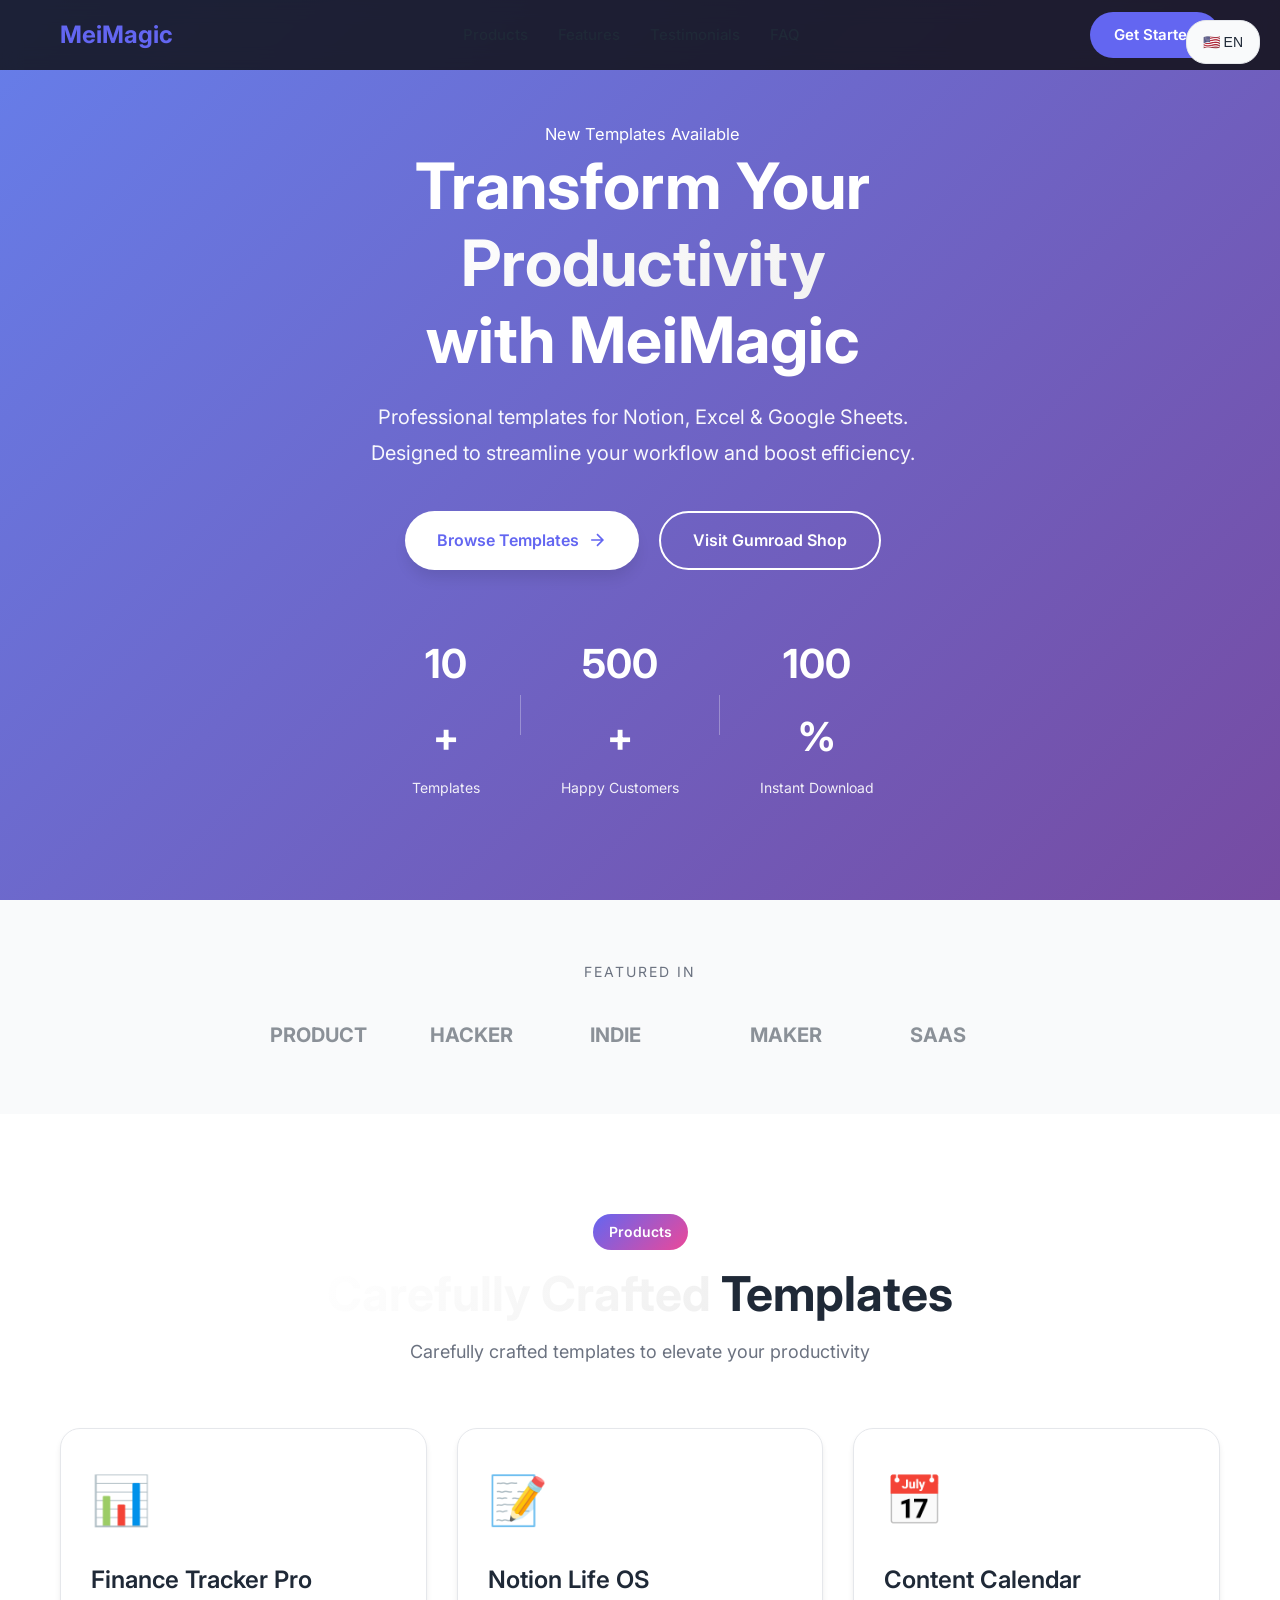
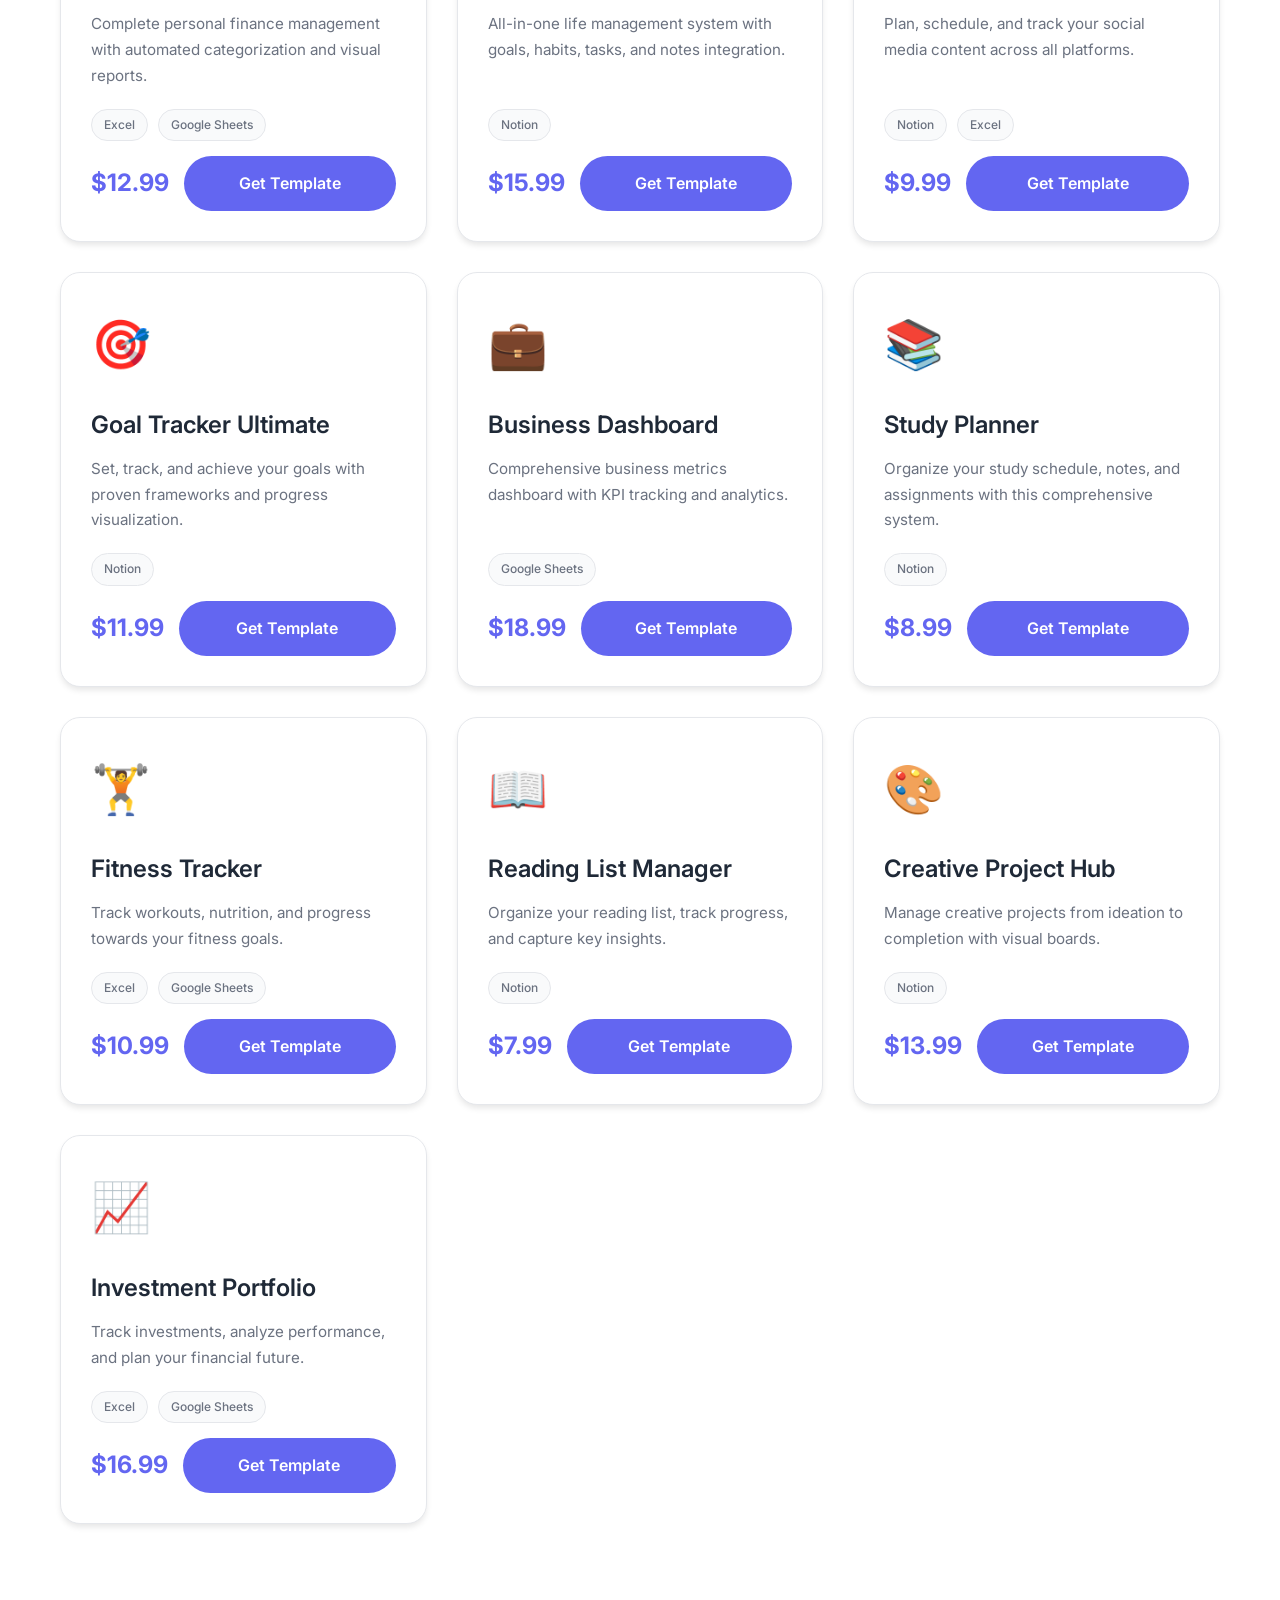
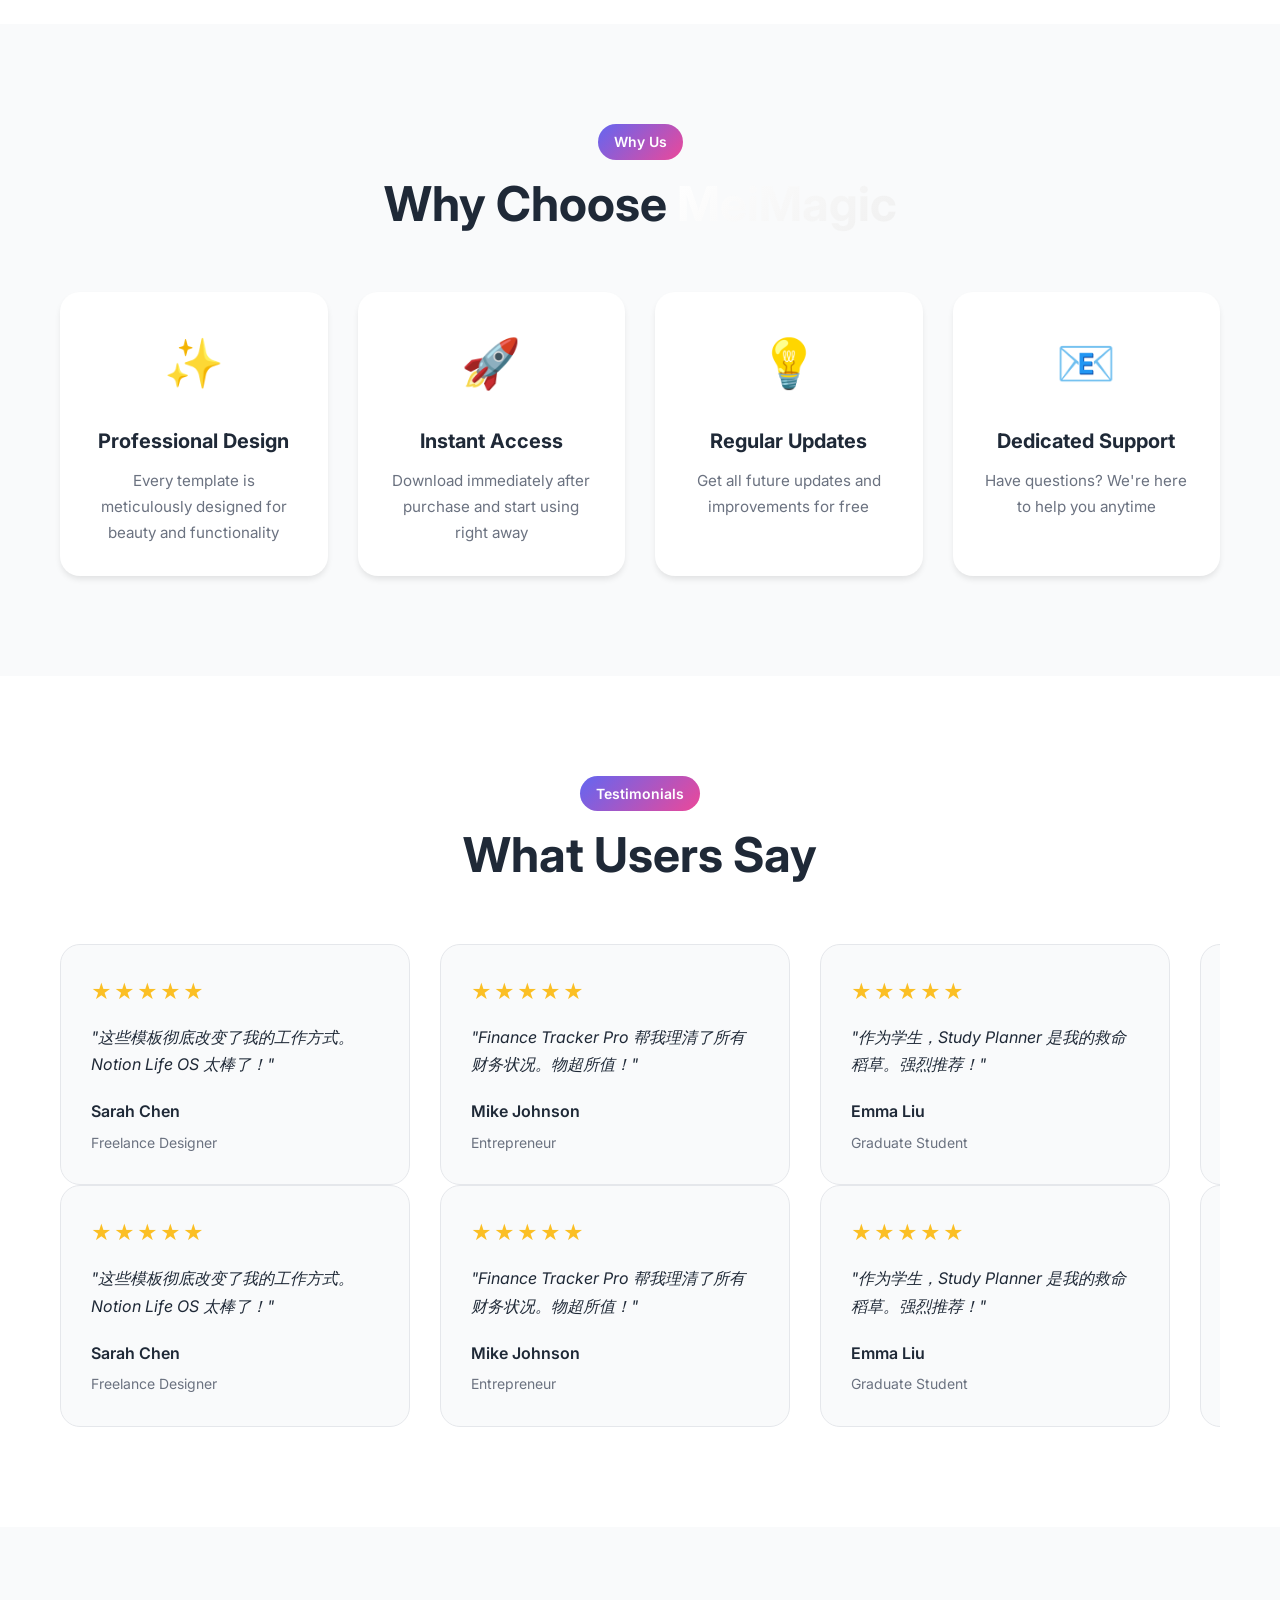
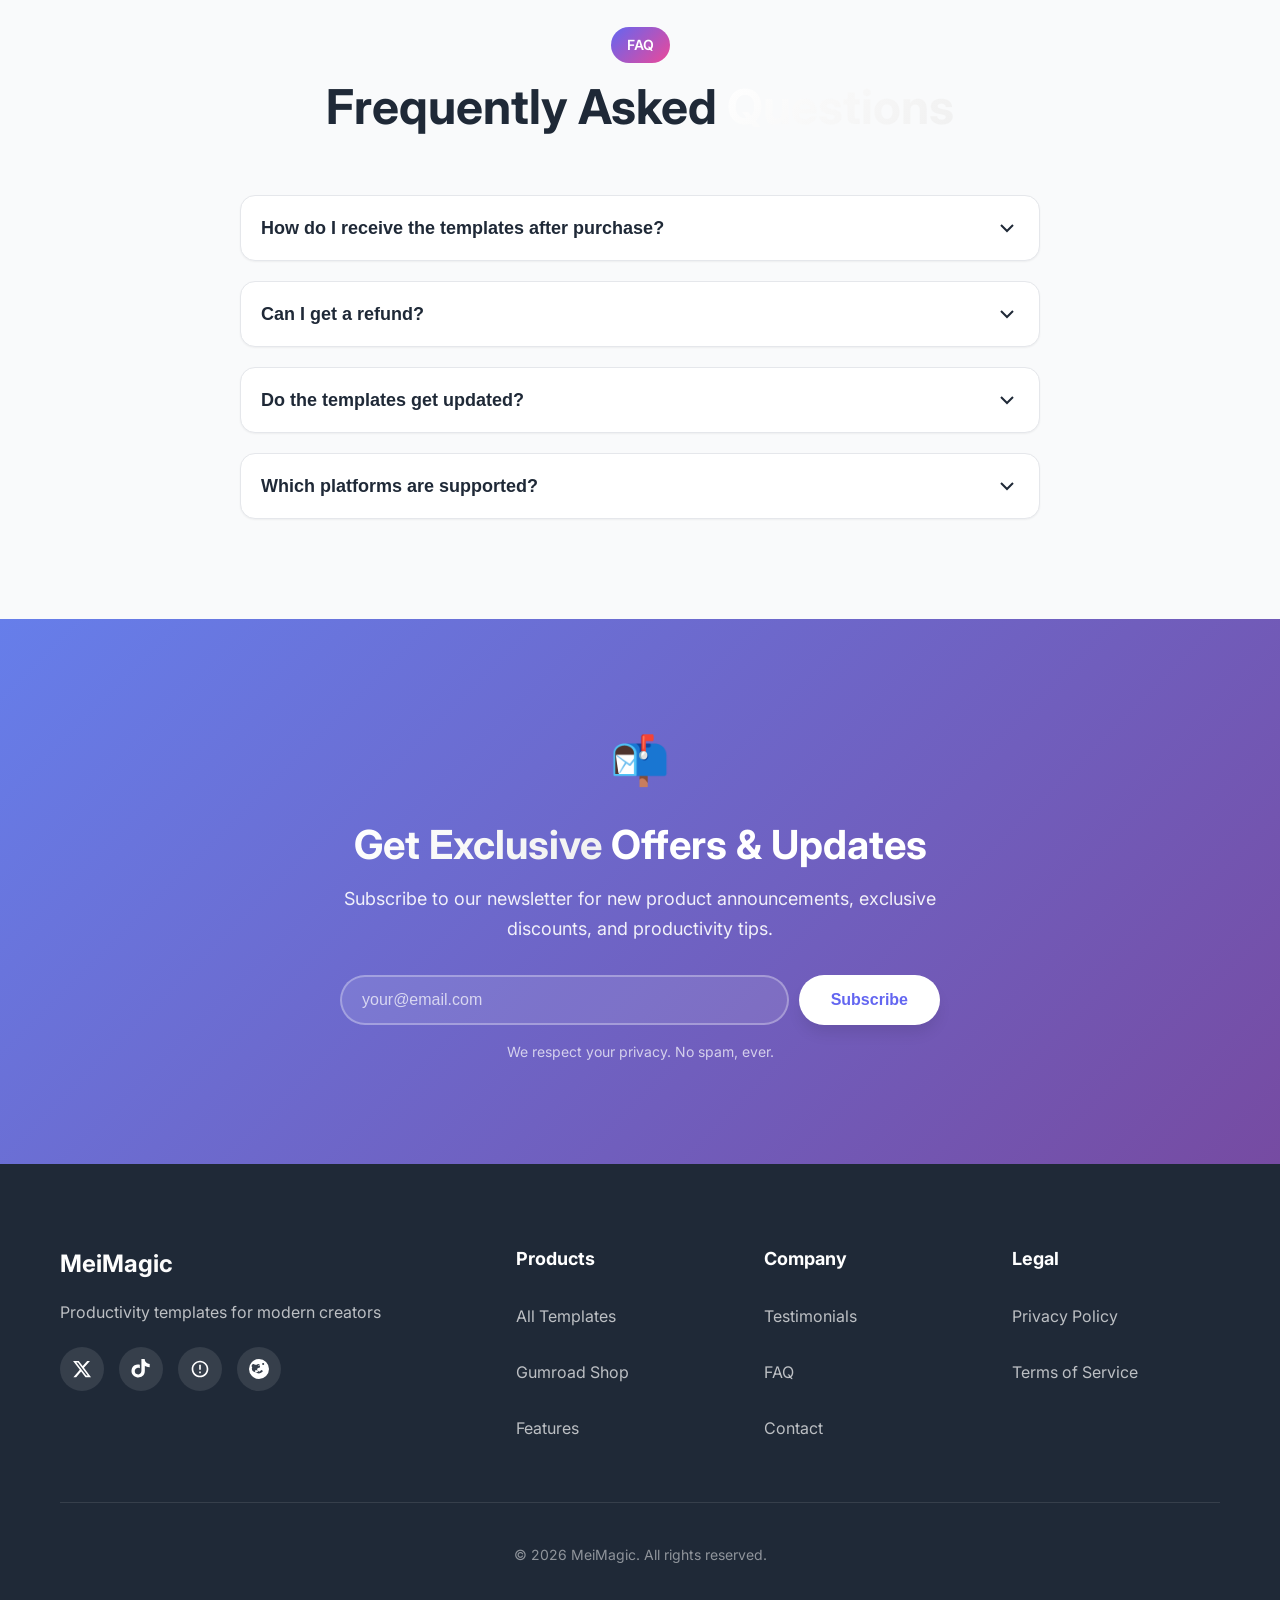
==== index.html @ f35ffa4e "QA fixes - comprehensive check and polish" ====
<!DOCTYPE html>
<html lang="en">
<head>
    <meta charset="UTF-8">
    <meta name="viewport" content="width=device-width, initial-scale=1.0">
    <meta name="description" content="MeiMagic - Premium productivity templates for Notion, Excel, and Google Sheets. Boost your efficiency with our professionally designed templates.">
    <title data-zh="MeiMagic | 生产力模板" data-en="MeiMagic | Productivity Templates">MeiMagic | Productivity Templates</title>
    <link rel="stylesheet" href="styles.css">
    <link rel="preconnect" href="https://fonts.googleapis.com">
    <link rel="preconnect" href="https://fonts.gstatic.com" crossorigin>
    <link href="https://fonts.googleapis.com/css2?family=Inter:wght@300;400;500;600;700;800&display=swap" rel="stylesheet">
</head>
<body>
    <!-- Mouse Follow Glow Effect -->
    <div id="mouse-glow" class="mouse-glow"></div>

    <!-- Navigation -->
    <nav class="navbar">
        <div class="container nav-container">
            <a href="#" class="nav-logo">MeiMagic</a>
            <div class="nav-links">
                <a href="#products">Products</a>
                <a href="#features">Features</a>
                <a href="#testimonials">Testimonials</a>
                <a href="#faq">FAQ</a>
            </div>
            <div class="nav-actions">
                <button id="langToggle" class="lang-toggle">
                    <span id="currentLang">🇺🇸 EN</span>
                </button>
                <a href="https://meimagic.gumroad.com" target="_blank" rel="noopener" class="btn btn-nav">Get Started</a>
            </div>
            <button class="mobile-menu-btn" aria-label="Toggle Menu">
                <span></span>
                <span></span>
                <span></span>
            </button>
        </div>
    </nav>

    <!-- Hero Section -->
    <header class="hero">
        <div class="hero-particles" id="particles"></div>
        <div class="hero-glow"></div>
        <div class="container hero-container">
            <div class="hero-content">
                <div class="hero-badge">
                    <span class="badge-dot"></span>
                    <span data-zh="全新模板已上线" data-en="New Templates Available">New Templates Available</span>
                </div>
                <h1 class="hero-title">
                    <span class="title-line">Transform Your</span>
                    <span class="title-line gradient-text">Productivity</span>
                    <span class="title-line">with MeiMagic</span>
                </h1>
                <p class="hero-subtitle" data-zh="专业的 Notion、Excel 和 Google Sheets 模板，精心设计，助您提升工作效率。" data-en="Professional templates for Notion, Excel & Google Sheets. Designed to streamline your workflow and boost efficiency.">Professional templates for Notion, Excel & Google Sheets. Designed to streamline your workflow and boost efficiency.</p>
                <div class="hero-cta">
                    <a href="#products" class="btn btn-primary btn-pulse">
                        <span data-zh="浏览模板" data-en="Browse Templates">Browse Templates</span>
                        <svg class="btn-icon" viewBox="0 0 24 24" fill="none" stroke="currentColor" stroke-width="2">
                            <path d="M5 12h14M12 5l7 7-7 7"/>
                        </svg>
                    </a>
                    <a href="https://meimagic.gumroad.com" target="_blank" rel="noopener" class="btn btn-secondary">
                        <span data-zh="访问 Gumroad 店铺" data-en="Visit Gumroad Shop">Visit Gumroad Shop</span>
                    </a>
                </div>
                <div class="hero-stats">
                    <div class="stat-item">
                        <span class="stat-number" data-target="10">0</span>
                        <span class="stat-suffix">+</span>
                        <span class="stat-label" data-zh="模板" data-en="Templates">Templates</span>
                    </div>
                    <div class="stat-divider"></div>
                    <div class="stat-item">
                        <span class="stat-number" data-target="500">0</span>
                        <span class="stat-suffix">+</span>
                        <span class="stat-label" data-zh="满意客户" data-en="Happy Customers">Happy Customers</span>
                    </div>
                    <div class="stat-divider"></div>
                    <div class="stat-item">
                        <span class="stat-number" data-target="100">0</span>
                        <span class="stat-suffix">%</span>
                        <span class="stat-label" data-zh="即时下载" data-en="Instant Download">Instant Download</span>
                    </div>
                </div>
            </div>
        </div>
    </header>

    <!-- Featured In Section -->
    <section class="featured-in">
        <div class="container">
            <p class="featured-label" data-zh="受到认可" data-en="Featured In">Featured In</p>
            <div class="featured-logos">
                <div class="logo-placeholder">
                    <svg viewBox="0 0 120 40" fill="currentColor">
                        <text x="10" y="28" font-size="20" font-weight="bold">PRODUCT</text>
                    </svg>
                </div>
                <div class="logo-placeholder">
                    <svg viewBox="0 0 120 40" fill="currentColor">
                        <text x="10" y="28" font-size="20" font-weight="bold">HACKER</text>
                    </svg>
                </div>
                <div class="logo-placeholder">
                    <svg viewBox="0 0 120 40" fill="currentColor">
                        <text x="10" y="28" font-size="20" font-weight="bold">INDIE</text>
                    </svg>
                </div>
                <div class="logo-placeholder">
                    <svg viewBox="0 0 120 40" fill="currentColor">
                        <text x="10" y="28" font-size="20" font-weight="bold">MAKER</text>
                    </svg>
                </div>
                <div class="logo-placeholder">
                    <svg viewBox="0 0 120 40" fill="currentColor">
                        <text x="10" y="28" font-size="20" font-weight="bold">SAAS</text>
                    </svg>
                </div>
            </div>
        </div>
    </section>

    <!-- Products Section -->
    <section id="products" class="products">
        <div class="container">
            <div class="section-header">
                <span class="section-tag" data-zh="产品" data-en="Products">Products</span>
                <h2 class="section-title">
                    <span class="gradient-text" data-zh="精心打造的模板" data-en="Carefully Crafted">Carefully Crafted</span>
                    <span data-zh="提升生产力" data-en="Templates">Templates</span>
                </h2>
                <p class="section-subtitle" data-zh="精心打造的模板，提升您的生产力" data-en="Carefully crafted templates to elevate your productivity">Carefully crafted templates to elevate your productivity</p>
            </div>
            
            <div class="products-grid">
                <!-- Product Card 1 -->
                <div class="product-card scroll-reveal">
                    <div class="card-glow"></div>
                    <div class="product-icon">📊</div>
                    <h3 class="product-title" data-zh="财务追踪专业版" data-en="Finance Tracker Pro">Finance Tracker Pro</h3>
                    <p class="product-desc" data-zh="完整的个人财务管理，自动分类和可视化报表。" data-en="Complete personal finance management with automated categorization and visual reports.">Complete personal finance management with automated categorization and visual reports.</p>
                    <div class="product-tags">
                        <span class="tag">Excel</span>
                        <span class="tag" data-zh="谷歌表格" data-en="Google Sheets">Google Sheets</span>
                    </div>
                    <div class="product-footer">
                        <span class="product-price">$12.99</span>
                        <a href="https://meimagic.gumroad.com" target="_blank" rel="noopener" class="btn btn-product" data-zh="获取模板" data-en="Get Template">Get Template</a>
                    </div>
                </div>

                <!-- Product Card 2 -->
                <div class="product-card scroll-reveal">
                    <div class="card-glow"></div>
                    <div class="product-icon">📝</div>
                    <h3 class="product-title" data-zh="Notion 人生操作系统" data-en="Notion Life OS">Notion Life OS</h3>
                    <p class="product-desc" data-zh="一体化人生管理系统，整合目标、习惯、任务和笔记。" data-en="All-in-one life management system with goals, habits, tasks, and notes integration.">All-in-one life management system with goals, habits, tasks, and notes integration.</p>
                    <div class="product-tags">
                        <span class="tag">Notion</span>
                    </div>
                    <div class="product-footer">
                        <span class="product-price">$15.99</span>
                        <a href="https://meimagic.gumroad.com" target="_blank" rel="noopener" class="btn btn-product" data-zh="获取模板" data-en="Get Template">Get Template</a>
                    </div>
                </div>

                <!-- Product Card 3 -->
                <div class="product-card scroll-reveal">
                    <div class="card-glow"></div>
                    <div class="product-icon">📅</div>
                    <h3 class="product-title" data-zh="内容日历" data-en="Content Calendar">Content Calendar</h3>
                    <p class="product-desc" data-zh="规划、安排和追踪所有平台的社交媒体内容。" data-en="Plan, schedule, and track your social media content across all platforms.">Plan, schedule, and track your social media content across all platforms.</p>
                    <div class="product-tags">
                        <span class="tag">Notion</span>
                        <span class="tag">Excel</span>
                    </div>
                    <div class="product-footer">
                        <span class="product-price">$9.99</span>
                        <a href="https://meimagic.gumroad.com" target="_blank" rel="noopener" class="btn btn-product" data-zh="获取模板" data-en="Get Template">Get Template</a>
                    </div>
                </div>

                <!-- Product Card 4 -->
                <div class="product-card scroll-reveal">
                    <div class="card-glow"></div>
                    <div class="product-icon">🎯</div>
                    <h3 class="product-title" data-zh="目标追踪终极版" data-en="Goal Tracker Ultimate">Goal Tracker Ultimate</h3>
                    <p class="product-desc" data-zh="使用成熟的框架和进度可视化来设定、追踪和实现目标。" data-en="Set, track, and achieve your goals with proven frameworks and progress visualization.">Set, track, and achieve your goals with proven frameworks and progress visualization.</p>
                    <div class="product-tags">
                        <span class="tag">Notion</span>
                    </div>
                    <div class="product-footer">
                        <span class="product-price">$11.99</span>
                        <a href="https://meimagic.gumroad.com" target="_blank" rel="noopener" class="btn btn-product" data-zh="获取模板" data-en="Get Template">Get Template</a>
                    </div>
                </div>

                <!-- Product Card 5 -->
                <div class="product-card scroll-reveal">
                    <div class="card-glow"></div>
                    <div class="product-icon">💼</div>
                    <h3 class="product-title" data-zh="商业仪表盘" data-en="Business Dashboard">Business Dashboard</h3>
                    <p class="product-desc" data-zh="综合业务指标仪表盘，包含 KPI 追踪和分析。" data-en="Comprehensive business metrics dashboard with KPI tracking and analytics.">Comprehensive business metrics dashboard with KPI tracking and analytics.</p>
                    <div class="product-tags">
                        <span class="tag" data-zh="谷歌表格" data-en="Google Sheets">Google Sheets</span>
                    </div>
                    <div class="product-footer">
                        <span class="product-price">$18.99</span>
                        <a href="https://meimagic.gumroad.com" target="_blank" rel="noopener" class="btn btn-product" data-zh="获取模板" data-en="Get Template">Get Template</a>
                    </div>
                </div>

                <!-- Product Card 6 -->
                <div class="product-card scroll-reveal">
                    <div class="card-glow"></div>
                    <div class="product-icon">📚</div>
                    <h3 class="product-title" data-zh="学习计划" data-en="Study Planner">Study Planner</h3>
                    <p class="product-desc" data-zh="组织学习计划、笔记和作业的 comprehensive 系统。" data-en="Organize your study schedule, notes, and assignments with this comprehensive system.">Organize your study schedule, notes, and assignments with this comprehensive system.</p>
                    <div class="product-tags">
                        <span class="tag">Notion</span>
                    </div>
                    <div class="product-footer">
                        <span class="product-price">$8.99</span>
                        <a href="https://meimagic.gumroad.com" target="_blank" rel="noopener" class="btn btn-product" data-zh="获取模板" data-en="Get Template">Get Template</a>
                    </div>
                </div>

                <!-- Product Card 7 -->
                <div class="product-card scroll-reveal">
                    <div class="card-glow"></div>
                    <div class="product-icon">🏋️</div>
                    <h3 class="product-title" data-zh="健身追踪器" data-en="Fitness Tracker">Fitness Tracker</h3>
                    <p class="product-desc" data-zh="追踪锻炼、营养和健身目标进度。" data-en="Track workouts, nutrition, and progress towards your fitness goals.">Track workouts, nutrition, and progress towards your fitness goals.</p>
                    <div class="product-tags">
                        <span class="tag">Excel</span>
                        <span class="tag" data-zh="谷歌表格" data-en="Google Sheets">Google Sheets</span>
                    </div>
                    <div class="product-footer">
                        <span class="product-price">$10.99</span>
                        <a href="https://meimagic.gumroad.com" target="_blank" rel="noopener" class="btn btn-product" data-zh="获取模板" data-en="Get Template">Get Template</a>
                    </div>
                </div>

                <!-- Product Card 8 -->
                <div class="product-card scroll-reveal">
                    <div class="card-glow"></div>
                    <div class="product-icon">📖</div>
                    <h3 class="product-title" data-zh="阅读清单管理" data-en="Reading List Manager">Reading List Manager</h3>
                    <p class="product-desc" data-zh="组织阅读清单、追踪进度和记录关键见解。" data-en="Organize your reading list, track progress, and capture key insights.">Organize your reading list, track progress, and capture key insights.</p>
                    <div class="product-tags">
                        <span class="tag">Notion</span>
                    </div>
                    <div class="product-footer">
                        <span class="product-price">$7.99</span>
                        <a href="https://meimagic.gumroad.com" target="_blank" rel="noopener" class="btn btn-product" data-zh="获取模板" data-en="Get Template">Get Template</a>
                    </div>
                </div>

                <!-- Product Card 9 -->
                <div class="product-card scroll-reveal">
                    <div class="card-glow"></div>
                    <div class="product-icon">🎨</div>
                    <h3 class="product-title" data-zh="创意项目中心" data-en="Creative Project Hub">Creative Project Hub</h3>
                    <p class="product-desc" data-zh="使用可视化看板管理创意项目，从构思到完成。" data-en="Manage creative projects from ideation to completion with visual boards.">Manage creative projects from ideation to completion with visual boards.</p>
                    <div class="product-tags">
                        <span class="tag">Notion</span>
                    </div>
                    <div class="product-footer">
                        <span class="product-price">$13.99</span>
                        <a href="https://meimagic.gumroad.com" target="_blank" rel="noopener" class="btn btn-product" data-zh="获取模板" data-en="Get Template">Get Template</a>
                    </div>
                </div>

                <!-- Product Card 10 -->
                <div class="product-card scroll-reveal">
                    <div class="card-glow"></div>
                    <div class="product-icon">📈</div>
                    <h3 class="product-title" data-zh="投资组合追踪" data-en="Investment Portfolio">Investment Portfolio</h3>
                    <p class="product-desc" data-zh="追踪投资、分析表现和规划财务未来。" data-en="Track investments, analyze performance, and plan your financial future.">Track investments, analyze performance, and plan your financial future.</p>
                    <div class="product-tags">
                        <span class="tag">Excel</span>
                        <span class="tag" data-zh="谷歌表格" data-en="Google Sheets">Google Sheets</span>
                    </div>
                    <div class="product-footer">
                        <span class="product-price">$16.99</span>
                        <a href="https://meimagic.gumroad.com" target="_blank" rel="noopener" class="btn btn-product" data-zh="获取模板" data-en="Get Template">Get Template</a>
                    </div>
                </div>
            </div>
        </div>
    </section>

    <!-- Features Section -->
    <section id="features" class="features">
        <div class="container">
            <div class="section-header">
                <span class="section-tag" data-zh="优势" data-en="Why Us">Why Us</span>
                <h2 class="section-title">
                    <span data-zh="为什么选择" data-en="Why Choose">Why Choose</span>
                    <span class="gradient-text" data-zh="MeiMagic" data-en="MeiMagic">MeiMagic</span>
                </h2>
            </div>
            <div class="features-grid">
                <div class="feature-card scroll-reveal">
                    <div class="feature-icon">✨</div>
                    <h3 data-zh="专业设计" data-en="Professional Design">Professional Design</h3>
                    <p data-zh="每个模板都经过精心设计，美观且实用" data-en="Every template is meticulously designed for beauty and functionality">Every template is meticulously designed for beauty and functionality</p>
                </div>
                <div class="feature-card scroll-reveal">
                    <div class="feature-icon">🚀</div>
                    <h3 data-zh="即时使用" data-en="Instant Access">Instant Access</h3>
                    <p data-zh="购买后立即下载，马上开始使用" data-en="Download immediately after purchase and start using right away">Download immediately after purchase and start using right away</p>
                </div>
                <div class="feature-card scroll-reveal">
                    <div class="feature-icon">💡</div>
                    <h3 data-zh="持续更新" data-en="Regular Updates">Regular Updates</h3>
                    <p data-zh="免费获得所有未来更新和改进" data-en="Get all future updates and improvements for free">Get all future updates and improvements for free</p>
                </div>
                <div class="feature-card scroll-reveal">
                    <div class="feature-icon">📧</div>
                    <h3 data-zh="专属支持" data-en="Dedicated Support">Dedicated Support</h3>
                    <p data-zh="有任何问题？我们随时为您提供帮助" data-en="Have questions? We're here to help you anytime">Have questions? We're here to help you anytime</p>
                </div>
            </div>
        </div>
    </section>

    <!-- Testimonials Section -->
    <section id="testimonials" class="testimonials">
        <div class="container">
            <div class="section-header">
                <span class="section-tag" data-zh="评价" data-en="Testimonials">Testimonials</span>
                <h2 class="section-title">
                    <span data-zh="用户怎么说" data-en="What Users Say">What Users Say</span>
                </h2>
            </div>
            <div class="testimonials-marquee">
                <div class="marquee-content">
                    <div class="testimonial-card">
                        <div class="testimonial-rating">★★★★★</div>
                        <p class="testimonial-text">"这些模板彻底改变了我的工作方式。Notion Life OS 太棒了！"</p>
                        <div class="testimonial-author">
                            <span class="author-name">Sarah Chen</span>
                            <span class="author-role">Freelance Designer</span>
                        </div>
                    </div>
                    <div class="testimonial-card">
                        <div class="testimonial-rating">★★★★★</div>
                        <p class="testimonial-text">"Finance Tracker Pro 帮我理清了所有财务状况。物超所值！"</p>
                        <div class="testimonial-author">
                            <span class="author-name">Mike Johnson</span>
                            <span class="author-role">Entrepreneur</span>
                        </div>
                    </div>
                    <div class="testimonial-card">
                        <div class="testimonial-rating">★★★★★</div>
                        <p class="testimonial-text">"作为学生，Study Planner 是我的救命稻草。强烈推荐！"</p>
                        <div class="testimonial-author">
                            <span class="author-name">Emma Liu</span>
                            <span class="author-role">Graduate Student</span>
                        </div>
                    </div>
                    <div class="testimonial-card">
                        <div class="testimonial-rating">★★★★★</div>
                        <p class="testimonial-text">"Content Calendar 让我的社交媒体管理变得轻松简单。"</p>
                        <div class="testimonial-author">
                            <span class="author-name">Alex Park</span>
                            <span class="author-role">Content Creator</span>
                        </div>
                    </div>
                </div>
            </div>
        </div>
    </section>

    <!-- FAQ Section -->
    <section id="faq" class="faq">
        <div class="container">
            <div class="section-header">
                <span class="section-tag" data-zh="常见问题" data-en="FAQ">FAQ</span>
                <h2 class="section-title">
                    <span data-zh="常见问题" data-en="Frequently Asked">Frequently Asked</span>
                    <span class="gradient-text" data-zh="问题" data-en="Questions">Questions</span>
                </h2>
            </div>
            <div class="faq-grid">
                <div class="faq-item scroll-reveal">
                    <button class="faq-question">
                        <span data-zh="购买后如何获取模板？" data-en="How do I receive the templates after purchase?">How do I receive the templates after purchase?</span>
                        <svg class="faq-icon" viewBox="0 0 24 24" fill="none" stroke="currentColor" stroke-width="2">
                            <path d="M6 9l6 6 6-6"/>
                        </svg>
                    </button>
                    <div class="faq-answer">
                        <p data-zh="购买后您会立即收到 Gumroad 的邮件，包含下载链接。所有模板都是即时可用的数字文件。" data-en="You'll receive an email from Gumroad immediately after purchase with download links. All templates are instantly accessible digital files.">You'll receive an email from Gumroad immediately after purchase with download links. All templates are instantly accessible digital files.</p>
                    </div>
                </div>
                <div class="faq-item scroll-reveal">
                    <button class="faq-question">
                        <span data-zh="可以退款吗？" data-en="Can I get a refund?">Can I get a refund?</span>
                        <svg class="faq-icon" viewBox="0 0 24 24" fill="none" stroke="currentColor" stroke-width="2">
                            <path d="M6 9l6 6 6-6"/>
                        </svg>
                    </button>
                    <div class="faq-answer">
                        <p data-zh="由于是数字产品，我们不提供退款。但如有任何问题，请随时联系我们，我们会尽力帮助您。" data-en="Due to the digital nature of our products, we don't offer refunds. However, if you have any issues, please contact us and we'll do our best to help.">Due to the digital nature of our products, we don't offer refunds. However, if you have any issues, please contact us and we'll do our best to help.</p>
                    </div>
                </div>
                <div class="faq-item scroll-reveal">
                    <button class="faq-question">
                        <span data-zh="模板可以更新吗？" data-en="Do the templates get updated?">Do the templates get updated?</span>
                        <svg class="faq-icon" viewBox="0 0 24 24" fill="none" stroke="currentColor" stroke-width="2">
                            <path d="M6 9l6 6 6-6"/>
                        </svg>
                    </button>
                    <div class="faq-answer">
                        <p data-zh="是的！购买后您将获得所有未来的免费更新。我们会不断改进模板。" data-en="Yes! You'll get all future updates for free after purchase. We continuously improve our templates.">Yes! You'll get all future updates for free after purchase. We continuously improve our templates.</p>
                    </div>
                </div>
                <div class="faq-item scroll-reveal">
                    <button class="faq-question">
                        <span data-zh="支持哪些平台？" data-en="Which platforms are supported?">Which platforms are supported?</span>
                        <svg class="faq-icon" viewBox="0 0 24 24" fill="none" stroke="currentColor" stroke-width="2">
                            <path d="M6 9l6 6 6-6"/>
                        </svg>
                    </button>
                    <div class="faq-answer">
                        <p data-zh="我们支持 Notion、Excel 和 Google Sheets。每个产品页面都会标明适用的平台。" data-en="We support Notion, Excel, and Google Sheets. Each product page indicates which platforms it's compatible with.">We support Notion, Excel, and Google Sheets. Each product page indicates which platforms it's compatible with.</p>
                    </div>
                </div>
            </div>
        </div>
    </section>

    <!-- Newsletter Section -->
    <section class="newsletter">
        <div class="container">
            <div class="newsletter-content scroll-reveal">
                <div class="newsletter-badge">📬</div>
                <h2 class="newsletter-title">
                    <span class="gradient-text" data-zh="获取独家优惠" data-en="Get Exclusive">Get Exclusive</span>
                    <span data-zh="和更新" data-en="Offers & Updates">Offers & Updates</span>
                </h2>
                <p class="newsletter-subtitle" data-zh="订阅我们的通讯，获取新产品通知、独家折扣和生产力技巧。" data-en="Subscribe to our newsletter for new product announcements, exclusive discounts, and productivity tips.">Subscribe to our newsletter for new product announcements, exclusive discounts, and productivity tips.</p>
                <form class="newsletter-form" onsubmit="event.preventDefault(); alert('Thank you for subscribing!');">
                    <div class="form-group">
                        <input type="email" class="form-input" placeholder="your@email.com" required>
                        <button type="submit" class="btn btn-primary btn-pulse">
                            <span data-zh="订阅" data-en="Subscribe">Subscribe</span>
                        </button>
                    </div>
                    <p class="form-note" data-zh="我们尊重您的隐私，绝不发送垃圾邮件。" data-en="We respect your privacy. No spam, ever.">We respect your privacy. No spam, ever.</p>
                </form>
            </div>
        </div>
    </section>

    <!-- Footer -->
    <footer class="footer">
        <div class="container">
            <div class="footer-grid">
                <div class="footer-brand">
                    <h3 class="footer-logo">MeiMagic</h3>
                    <p data-zh="为现代创作者打造的生产力模板" data-en="Productivity templates for modern creators">Productivity templates for modern creators</p>
                    <div class="footer-social">
                        <a href="https://x.com/meiMei189561" target="_blank" rel="noopener" class="social-link" aria-label="X (Twitter)">
                            <svg viewBox="0 0 24 24" fill="currentColor"><path d="M18.244 2.25h3.308l-7.227 8.26 8.502 11.24H16.17l-5.214-6.817L4.99 21.75H1.68l7.73-8.835L1.254 2.25H8.08l4.713 6.231zm-1.161 17.52h1.833L7.084 4.126H5.117z"/></svg>
                        </a>
                        <a href="https://tiktok.com" target="_blank" rel="noopener" class="social-link" aria-label="TikTok">
                            <svg viewBox="0 0 24 24" fill="currentColor"><path d="M12.525.02c1.31-.02 2.61-.01 3.91-.02.08 1.53.63 3.09 1.75 4.17 1.12 1.11 2.7 1.62 4.24 1.79v4.03c-1.44-.05-2.89-.35-4.2-.97-.57-.26-1.1-.59-1.62-.93v6.16c0 2.52-1.12 4.84-2.9 6.24-1.72 1.39-3.92 1.98-6.09 1.69-2.17-.29-4.16-1.42-5.46-3.14-1.32-1.75-1.84-4.03-1.43-6.21.41-2.18 1.73-4.09 3.62-5.24 1.89-1.15 4.2-1.35 6.26-.55v4.09c-.95-.52-2.08-.65-3.13-.36-1.05.29-1.94.98-2.46 1.92-.52.94-.63 2.06-.31 3.08.32 1.02 1.04 1.87 2.01 2.34.97.47 2.09.52 3.1.14 1.01-.38 1.82-1.16 2.26-2.14.27-.61.41-1.28.41-1.95V.02h-3.91z"/></svg>
                        </a>
                        <a href="https://xiaohongshu.com" target="_blank" rel="noopener" class="social-link" aria-label="小红书">
                            <svg viewBox="0 0 24 24" fill="currentColor"><path d="M12 2C6.48 2 2 6.48 2 12s4.48 10 10 10 10-4.48 10-10S17.52 2 12 2zm0 18c-4.41 0-8-3.59-8-8s3.59-8 8-8 8 3.59 8 8-3.59 8-8 8zm-1-13h2v6h-2zm0 8h2v2h-2z"/></svg>
                        </a>
                        <a href="https://reddit.com" target="_blank" rel="noopener" class="social-link" aria-label="Reddit">
                            <svg viewBox="0 0 24 24" fill="currentColor"><path d="M12 0A12 12 0 0 0 0 12a12 12 0 0 0 12 12 12 12 0 0 0 12-12A12 12 0 0 0 12 0zm5.01 4.744c.688 0 1.25.561 1.25 1.249a1.25 1.25 0 0 1-2.498.056l-.056-.056a1.25 1.25 0 0 1 1.249-1.249zm-7.566 2.055c.422-.421 1.005-.687 1.646-.687 1.227 0 2.222.995 2.222 2.222 0 .641-.266 1.224-.688 1.646.266.529.422 1.112.422 1.727 0 2.37-2.153 4.295-4.805 4.295-2.652 0-4.805-1.925-4.805-4.295 0-.615.156-1.198.422-1.727-.422-.422-.688-1.005-.688-1.646 0-1.227.995-2.222 2.222-2.222.641 0 1.224.266 1.646.688zM12 8.25c-.422 0-.816.084-1.176.234.234-.562.703-.984 1.176-.984.473 0 .942.422 1.176.984-.36-.15-.754-.234-1.176-.234zm0 2.25c-1.243 0-2.25 1.007-2.25 2.25s1.007 2.25 2.25 2.25 2.25-1.007 2.25-2.25-1.007-2.25-2.25-2.25zm0 6.75c-2.078 0-3.906-.984-5.078-2.531.281-.656.844-1.125 1.5-1.406.141.094.281.187.422.281.844.563 1.875.89 2.953.89 1.078 0 2.109-.327 2.953-.89.141-.094.281-.187.422-.281.656.281 1.219.75 1.5 1.406-1.172 1.547-3 2.531-5.078 2.531z"/></svg>
                        </a>
                    </div>
                </div>
                <div class="footer-links">
                    <h4 data-zh="产品" data-en="Products">Products</h4>
                    <a href="#products">All Templates</a>
                    <a href="https://meimagic.gumroad.com" target="_blank" rel="noopener">Gumroad Shop</a>
                    <a href="#features">Features</a>
                </div>
                <div class="footer-links">
                    <h4 data-zh="公司" data-en="Company">Company</h4>
                    <a href="#testimonials">Testimonials</a>
                    <a href="#faq">FAQ</a>
                    <a href="mailto:contact@meimagic.com" data-zh="联系我" data-en="Contact">Contact</a>
                </div>
                <div class="footer-links">
                    <h4 data-zh="法律" data-en="Legal">Legal</h4>
                    <a href="#" data-zh="隐私政策" data-en="Privacy Policy">Privacy Policy</a>
                    <a href="#" data-zh="服务条款" data-en="Terms of Service">Terms of Service</a>
                </div>
            </div>
            <div class="footer-bottom">
                <p data-zh="© 2026 MeiMagic. 版权所有。" data-en="© 2026 MeiMagic. All rights reserved.">© 2026 MeiMagic. All rights reserved.</p>
            </div>
        </div>
    </footer>

    <!-- Mobile Fixed Bottom Bar -->
    <div class="mobile-fixed-bar">
        <a href="https://meimagic.gumroad.com" target="_blank" rel="noopener" class="btn btn-primary">
            🛒 Get Templates - From $8
        </a>
    </div>

    <script src="script.js"></script>
</body>
</html>
---- styles.css ----
/* Reset and Base Styles */
* {
    margin: 0;
    padding: 0;
    box-sizing: border-box;
}

:root {
    --primary-color: #6366f1;
    --primary-dark: #4f46e5;
    --secondary-color: #ec4899;
    --text-dark: #1f2937;
    --text-light: #6b7280;
    --bg-light: #f9fafb;
    --bg-white: #ffffff;
    --border-color: #e5e7eb;
    --shadow-sm: 0 1px 2px 0 rgba(0, 0, 0, 0.05);
    --shadow-md: 0 4px 6px -1px rgba(0, 0, 0, 0.1);
    --shadow-lg: 0 10px 15px -3px rgba(0, 0, 0, 0.1);
    --shadow-xl: 0 20px 25px -5px rgba(0, 0, 0, 0.1);
}

body {
    font-family: 'Inter', -apple-system, BlinkMacSystemFont, 'Segoe UI', Roboto, sans-serif;
    line-height: 1.7;
    color: var(--text-dark);
    background-color: var(--bg-white);
    overflow-x: hidden;
    font-size: clamp(0.9375rem, 0.2vw + 0.875rem, 1.0625rem);
    -webkit-text-size-adjust: 100%;
}

.container {
    max-width: 1200px;
    margin: 0 auto;
    padding: 0 20px;
}

/* 图片响应式 */
img {
    max-width: 100%;
    height: auto;
    display: block;
}

/* Mouse Follow Glow Effect */
.mouse-glow {
    position: fixed;
    width: 400px;
    height: 400px;
    background: radial-gradient(circle, rgba(99, 102, 241, 0.15) 0%, transparent 70%);
    border-radius: 50%;
    pointer-events: none;
    z-index: 0;
    transform: translate(-50%, -50%);
    transition: opacity 0.3s ease;
    display: none;
}

@media (min-width: 1025px) {
    .mouse-glow {
        display: block;
    }
}

/* Hero Section */
.hero {
    position: relative;
    min-height: 100vh;
    display: flex;
    align-items: center;
    justify-content: center;
    background: linear-gradient(135deg, #667eea 0%, #764ba2 100%);
    overflow: hidden;
    padding: 100px 20px 80px;
}

.hero-gradient {
    position: absolute;
    top: 0;
    left: 0;
    right: 0;
    bottom: 0;
    background: radial-gradient(circle at 20% 50%, rgba(255, 255, 255, 0.1) 0%, transparent 50%),
                radial-gradient(circle at 80% 80%, rgba(255, 255, 255, 0.1) 0%, transparent 50%);
    animation: gradientMove 15s ease-in-out infinite;
}

@keyframes gradientMove {
    0%, 100% { transform: scale(1); }
    50% { transform: scale(1.1); }
}

.hero-content {
    position: relative;
    z-index: 1;
    text-align: center;
    color: white;
    max-width: 800px;
}

.hero-title {
    font-size: clamp(2rem, 6vw, 4rem);
    font-weight: 700;
    margin-bottom: 20px;
    display: block;
    line-height: 1.2;
}

.title-line {
    display: block;
}

.gradient-text {
    background: linear-gradient(135deg, #fff 0%, #f0f0f0 100%);
    -webkit-background-clip: text;
    -webkit-text-fill-color: transparent;
    background-clip: text;
}

.hero-subtitle {
    font-size: clamp(1rem, 2.5vw, 1.25rem);
    opacity: 0.95;
    margin-bottom: 40px;
    line-height: 1.8;
    max-width: 600px;
    margin-left: auto;
    margin-right: auto;
}

.hero-cta {
    display: flex;
    gap: 20px;
    justify-content: center;
    flex-wrap: wrap;
    margin-bottom: 60px;
}

.btn {
    display: inline-flex;
    align-items: center;
    justify-content: center;
    gap: 8px;
    padding: 14px 32px;
    border-radius: 50px;
    font-weight: 600;
    text-decoration: none;
    transition: all 0.3s ease;
    font-size: 1rem;
    cursor: pointer;
    border: none;
    min-height: 44px;
}

.btn-icon {
    width: 20px;
    height: 20px;
}

.btn-primary {
    background: white;
    color: var(--primary-color);
    box-shadow: var(--shadow-lg);
}

.btn-primary:hover {
    transform: translateY(-2px);
    box-shadow: var(--shadow-xl);
}

.btn-secondary {
    background: transparent;
    color: white;
    border: 2px solid white;
}

.btn-secondary:hover {
    background: white;
    color: var(--primary-color);
}

.btn-product {
    background: var(--primary-color);
    color: white;
    width: 100%;
    text-align: center;
    margin-top: auto;
}

.btn-product:hover {
    background: var(--primary-dark);
    transform: translateY(-2px);
}

.btn-nav {
    background: var(--primary-color);
    color: white;
    padding: 10px 24px;
    font-size: 0.9375rem;
}

.btn-nav:hover {
    background: var(--primary-dark);
    transform: translateY(-2px);
}

.btn-pulse {
    animation: pulse 2s infinite;
}

@keyframes pulse {
    0%, 100% {
        box-shadow: 0 0 0 0 rgba(99, 102, 241, 0.7);
    }
    50% {
        box-shadow: 0 0 0 15px rgba(99, 102, 241, 0);
    }
}

.hero-stats {
    display: flex;
    gap: 40px;
    justify-content: center;
    flex-wrap: wrap;
    align-items: center;
}

.stat-item {
    text-align: center;
    display: flex;
    flex-direction: column;
    align-items: center;
    gap: 5px;
}

.stat-number {
    display: block;
    font-size: clamp(1.75rem, 4vw, 2.5rem);
    font-weight: 700;
}

.stat-suffix {
    font-size: clamp(1.75rem, 4vw, 2.5rem);
    font-weight: 700;
}

.stat-label {
    font-size: 0.875rem;
    opacity: 0.9;
}

.stat-divider {
    width: 1px;
    height: 40px;
    background: rgba(255, 255, 255, 0.3);
}

/* Featured In Section */
.featured-in {
    padding: 60px 20px;
    background: var(--bg-light);
}

.featured-label {
    text-align: center;
    color: var(--text-light);
    font-size: 0.875rem;
    text-transform: uppercase;
    letter-spacing: 2px;
    margin-bottom: 30px;
}

.featured-logos {
    display: flex;
    justify-content: center;
    align-items: center;
    gap: 40px;
    flex-wrap: wrap;
    opacity: 0.5;
}

.logo-placeholder {
    height: 40px;
    display: flex;
    align-items: center;
}

.logo-placeholder svg {
    height: 100%;
    width: auto;
}

/* Products Section */
.products {
    padding: 100px 20px;
    background: var(--bg-white);
}

.section-header {
    text-align: center;
    margin-bottom: 60px;
}

.section-tag {
    display: inline-block;
    background: linear-gradient(135deg, var(--primary-color), var(--secondary-color));
    color: white;
    padding: 6px 16px;
    border-radius: 20px;
    font-size: 0.875rem;
    font-weight: 600;
    margin-bottom: 15px;
}

.section-title {
    font-size: clamp(1.75rem, 4vw, 3rem);
    margin-bottom: 15px;
    color: var(--text-dark);
    line-height: 1.2;
}

.section-subtitle {
    color: var(--text-light);
    font-size: clamp(1rem, 2vw, 1.125rem);
    max-width: 600px;
    margin: 0 auto;
    line-height: 1.7;
}

.products-grid {
    display: grid;
    grid-template-columns: repeat(auto-fit, minmax(280px, 1fr));
    gap: 30px;
    max-width: 1200px;
    margin: 0 auto;
}

.product-card {
    background: white;
    border-radius: 20px;
    padding: 30px;
    box-shadow: var(--shadow-md);
    transition: all 0.3s ease;
    display: flex;
    flex-direction: column;
    border: 1px solid var(--border-color);
    position: relative;
    overflow: hidden;
}

.card-glow {
    position: absolute;
    top: 0;
    left: 0;
    right: 0;
    bottom: 0;
    background: radial-gradient(circle at 50% 0%, rgba(99, 102, 241, 0.1) 0%, transparent 50%);
    opacity: 0;
    transition: opacity 0.3s ease;
}

.product-card:hover {
    transform: translateY(-8px);
    box-shadow: var(--shadow-xl);
}

.product-card:hover .card-glow {
    opacity: 1;
}

.product-icon {
    font-size: clamp(2.5rem, 5vw, 3rem);
    margin-bottom: 20px;
}

.product-title {
    font-size: clamp(1.125rem, 2vw, 1.5rem);
    font-weight: 600;
    margin-bottom: 10px;
    color: var(--text-dark);
}

.product-desc {
    color: var(--text-light);
    font-size: clamp(0.875rem, 1.5vw, 0.95rem);
    line-height: 1.7;
    margin-bottom: 20px;
    flex-grow: 1;
}

.product-tags {
    display: flex;
    gap: 10px;
    flex-wrap: wrap;
    margin-bottom: 15px;
}

.tag {
    background: var(--bg-light);
    color: var(--text-light);
    padding: 5px 12px;
    border-radius: 20px;
    font-size: 0.75rem;
    font-weight: 500;
    border: 1px solid var(--border-color);
}

.product-footer {
    display: flex;
    align-items: center;
    justify-content: space-between;
    gap: 15px;
    margin-top: auto;
}

.product-price {
    font-size: clamp(1.25rem, 2vw, 1.5rem);
    font-weight: 700;
    color: var(--primary-color);
}

/* Features Section */
.features {
    padding: 100px 20px;
    background: var(--bg-light);
}

.features-grid {
    display: grid;
    grid-template-columns: repeat(auto-fit, minmax(250px, 1fr));
    gap: 30px;
    max-width: 1200px;
    margin: 0 auto;
}

.feature-card {
    text-align: center;
    padding: 30px;
    background: white;
    border-radius: 20px;
    box-shadow: var(--shadow-md);
    transition: all 0.3s ease;
}

.feature-card:hover {
    transform: translateY(-5px);
    box-shadow: var(--shadow-lg);
}

.feature-icon {
    font-size: clamp(2.5rem, 5vw, 3rem);
    margin-bottom: 20px;
}

.feature-card h3 {
    font-size: clamp(1.125rem, 2vw, 1.25rem);
    margin-bottom: 10px;
    color: var(--text-dark);
}

.feature-card p {
    color: var(--text-light);
    font-size: clamp(0.875rem, 1.5vw, 0.95rem);
    line-height: 1.7;
}

/* Testimonials Section */
.testimonials {
    padding: 100px 20px;
    background: white;
}

.testimonials-marquee {
    overflow: hidden;
    position: relative;
}

.marquee-content {
    display: flex;
    gap: 30px;
    animation: marquee 30s linear infinite;
}

@keyframes marquee {
    0% { transform: translateX(0); }
    100% { transform: translateX(-50%); }
}

.testimonial-card {
    flex: 0 0 350px;
    background: var(--bg-light);
    padding: 30px;
    border-radius: 20px;
    border: 1px solid var(--border-color);
}

.testimonial-rating {
    color: #fbbf24;
    font-size: 1.25rem;
    margin-bottom: 15px;
    letter-spacing: 2px;
}

.testimonial-text {
    color: var(--text-dark);
    font-size: clamp(0.9375rem, 1.5vw, 1rem);
    line-height: 1.7;
    margin-bottom: 20px;
    font-style: italic;
}

.testimonial-author {
    display: flex;
    flex-direction: column;
    gap: 5px;
}

.author-name {
    font-weight: 600;
    color: var(--text-dark);
    font-size: clamp(0.9375rem, 1.5vw, 1rem);
}

.author-role {
    color: var(--text-light);
    font-size: 0.875rem;
}

/* FAQ Section */
.faq {
    padding: 100px 20px;
    background: var(--bg-light);
}

.faq-grid {
    display: grid;
    gap: 20px;
    max-width: 800px;
    margin: 0 auto;
}

.faq-item {
    background: white;
    border-radius: 15px;
    overflow: hidden;
    box-shadow: var(--shadow-sm);
    border: 1px solid var(--border-color);
}

.faq-question {
    width: 100%;
    padding: 20px;
    background: none;
    border: none;
    text-align: left;
    font-size: clamp(1rem, 2vw, 1.125rem);
    font-weight: 600;
    color: var(--text-dark);
    cursor: pointer;
    display: flex;
    justify-content: space-between;
    align-items: center;
    min-height: 44px;
}

.faq-icon {
    width: 24px;
    height: 24px;
    transition: transform 0.3s ease;
    flex-shrink: 0;
}

.faq-item.active .faq-icon {
    transform: rotate(180deg);
}

.faq-answer {
    max-height: 0;
    overflow: hidden;
    transition: max-height 0.3s ease;
}

.faq-item.active .faq-answer {
    max-height: 300px;
}

.faq-answer p {
    padding: 0 20px 20px;
    color: var(--text-light);
    line-height: 1.7;
    font-size: clamp(0.9375rem, 1.5vw, 1rem);
}

/* Newsletter Section */
.newsletter {
    padding: 100px 20px;
    background: linear-gradient(135deg, #667eea 0%, #764ba2 100%);
}

.newsletter-content {
    max-width: 600px;
    margin: 0 auto;
    text-align: center;
}

.newsletter-badge {
    font-size: clamp(2.5rem, 5vw, 3rem);
    margin-bottom: 20px;
}

.newsletter-title {
    font-size: clamp(1.75rem, 4vw, 2.5rem);
    color: white;
    margin-bottom: 15px;
    line-height: 1.2;
}

.newsletter-subtitle {
    color: rgba(255, 255, 255, 0.9);
    font-size: clamp(1rem, 2vw, 1.125rem);
    margin-bottom: 30px;
    line-height: 1.7;
}

.newsletter-form {
    width: 100%;
}

.form-group {
    display: flex;
    gap: 10px;
    flex-wrap: wrap;
}

.form-input {
    flex: 1;
    min-width: 200px;
    padding: 14px 20px;
    border-radius: 50px;
    border: 2px solid rgba(255, 255, 255, 0.3);
    background: rgba(255, 255, 255, 0.1);
    color: white;
    font-size: 1rem;
    outline: none;
    transition: all 0.3s ease;
    min-height: 44px;
}

.form-input::placeholder {
    color: rgba(255, 255, 255, 0.7);
}

.form-input:focus {
    border-color: white;
    background: rgba(255, 255, 255, 0.2);
}

.newsletter-form .btn {
    flex-shrink: 0;
}

.form-note {
    color: rgba(255, 255, 255, 0.7);
    font-size: 0.875rem;
    margin-top: 15px;
}

/* Footer */
.footer {
    background: var(--text-dark);
    color: white;
    padding: 80px 20px 40px;
}

.footer-grid {
    display: grid;
    grid-template-columns: 2fr 1fr 1fr 1fr;
    gap: 40px;
    max-width: 1200px;
    margin: 0 auto;
    margin-bottom: 40px;
}

.footer-logo {
    font-size: clamp(1.25rem, 2vw, 1.5rem);
    margin-bottom: 15px;
    background: linear-gradient(135deg, #fff, #f0f0f0);
    -webkit-background-clip: text;
    -webkit-text-fill-color: transparent;
    background-clip: text;
}

.footer-brand p {
    color: rgba(255, 255, 255, 0.7);
    line-height: 1.7;
    font-size: clamp(0.9375rem, 1.5vw, 1rem);
    margin-bottom: 20px;
}

.footer-social {
    display: flex;
    gap: 15px;
}

.social-link {
    width: 44px;
    height: 44px;
    display: flex;
    align-items: center;
    justify-content: center;
    background: rgba(255, 255, 255, 0.1);
    border-radius: 50%;
    transition: all 0.3s ease;
}

.social-link svg {
    width: 20px;
    height: 20px;
    fill: white;
}

.social-link:hover {
    background: var(--primary-color);
    transform: translateY(-3px);
}

.footer-links h4 {
    font-size: clamp(1rem, 1.5vw, 1.125rem);
    margin-bottom: 20px;
    color: white;
}

.footer-links a {
    display: block;
    color: rgba(255, 255, 255, 0.7);
    text-decoration: none;
    margin-bottom: 12px;
    font-size: clamp(0.9375rem, 1.5vw, 1rem);
    transition: all 0.3s ease;
    min-height: 44px;
    display: flex;
    align-items: center;
}

.footer-links a:hover {
    color: white;
    padding-left: 5px;
}

.footer-bottom {
    text-align: center;
    padding-top: 40px;
    border-top: 1px solid rgba(255, 255, 255, 0.1);
    color: rgba(255, 255, 255, 0.5);
    font-size: 0.875rem;
}

/* Navigation */
.navbar {
    position: fixed;
    top: 0;
    left: 0;
    right: 0;
    background: rgba(255, 255, 255, 0.95);
    backdrop-filter: blur(10px);
    z-index: 1000;
    box-shadow: var(--shadow-sm);
}

.nav-container {
    max-width: 1200px;
    margin: 0 auto;
    padding: 0 20px;
    display: flex;
    justify-content: space-between;
    align-items: center;
    height: 70px;
}

.nav-logo {
    font-size: clamp(1.25rem, 2vw, 1.5rem);
    font-weight: 700;
    color: var(--primary-color);
    text-decoration: none;
}

.nav-links {
    display: flex;
    gap: 30px;
}

.nav-links a {
    color: var(--text-dark);
    text-decoration: none;
    font-weight: 500;
    font-size: 0.9375rem;
    transition: color 0.3s ease;
    min-height: 44px;
    display: flex;
    align-items: center;
}

.nav-links a:hover {
    color: var(--primary-color);
}

.nav-actions {
    display: flex;
    align-items: center;
    gap: 15px;
}

/* Language Switcher */
.lang-toggle {
    background: var(--bg-light);
    border: 1px solid var(--border-color);
    border-radius: 20px;
    padding: 8px 16px;
    cursor: pointer;
    font-size: 0.875rem;
    font-weight: 500;
    color: var(--text-dark);
    transition: all 0.3s ease;
    min-height: 44px;
    display: flex;
    align-items: center;
}

.lang-toggle:hover {
    background: var(--primary-color);
    color: white;
    border-color: var(--primary-color);
}

/* Mobile Menu Button */
.mobile-menu-btn {
    display: none;
    flex-direction: column;
    gap: 5px;
    background: none;
    border: none;
    cursor: pointer;
    padding: 10px;
    min-width: 44px;
    min-height: 44px;
    justify-content: center;
    align-items: center;
}

.mobile-menu-btn span {
    width: 24px;
    height: 2px;
    background: var(--text-dark);
    transition: all 0.3s ease;
}

/* Language Switcher Styles */
.lang-switcher {
    position: absolute;
    top: 20px;
    right: 20px;
    z-index: 100;
}

.lang-toggle-hero {
    background: rgba(255, 255, 255, 0.2);
    backdrop-filter: blur(10px);
    border: 1px solid rgba(255, 255, 255, 0.3);
    color: white;
    padding: 0.5rem 1rem;
    border-radius: 20px;
    cursor: pointer;
    font-size: 0.9rem;
    font-weight: 500;
    display: flex;
    align-items: center;
    gap: 0.5rem;
    transition: all 0.3s ease;
    min-height: 44px;
}

.lang-toggle-hero:hover {
    background: rgba(255, 255, 255, 0.3);
}

.lang-arrow {
    font-size: 0.7rem;
    transition: transform 0.3s ease;
}

.lang-dropdown {
    position: absolute;
    top: 100%;
    right: 0;
    background: white;
    border: 1px solid var(--border-color);
    border-radius: 15px;
    box-shadow: var(--shadow-lg);
    min-width: 140px;
    margin-top: 0.5rem;
    opacity: 0;
    visibility: hidden;
    transform: translateY(-10px);
    transition: all 0.3s ease;
    overflow: hidden;
}

.lang-dropdown.show {
    opacity: 1;
    visibility: visible;
    transform: translateY(0);
}

.lang-dropdown button {
    width: 100%;
    padding: 0.75rem 1rem;
    border: none;
    background: transparent;
    text-align: left;
    cursor: pointer;
    font-size: 0.9rem;
    color: var(--text-dark);
    transition: background 0.2s ease;
    min-height: 44px;
}

.lang-dropdown button:hover {
    background: var(--bg-light);
}

.lang-dropdown button:first-child {
    border-radius: 15px 15px 0 0;
}

.lang-dropdown button:last-child {
    border-radius: 0 0 15px 15px;
}

/* 底部固定栏 (手机专用) */
.mobile-fixed-bar {
    display: none;
    position: fixed;
    bottom: 0;
    left: 0;
    right: 0;
    background: white;
    padding: 12px 20px;
    box-shadow: 0 -4px 20px rgba(0, 0, 0, 0.1);
    z-index: 999;
}

.mobile-fixed-bar .btn {
    width: 100%;
}

/* 表格响应式 */
.table-wrapper {
    overflow-x: auto;
    -webkit-overflow-scrolling: touch;
    margin: 30px 0;
}

table {
    width: 100%;
    border-collapse: collapse;
    min-width: 600px;
}

/* ========== 响应式设计 - 平板 (1024px) ========== */
@media (max-width: 1024px) {
    .container {
        padding: 0 16px;
    }
    
    .products,
    .features,
    .testimonials,
    .faq,
    .newsletter {
        padding: 80px 16px;
    }
    
    .footer-grid {
        grid-template-columns: repeat(2, 1fr);
    }
    
    .nav-links {
        gap: 20px;
    }
}

/* ========== 响应式设计 - 手机横屏/小平板 (768px) ========== */
@media (max-width: 768px) {
    body {
        font-size: 0.9375rem;
    }

    .nav-links {
        display: none;
        position: absolute;
        top: 70px;
        left: 0;
        right: 0;
        background: white;
        flex-direction: column;
        padding: 20px;
        box-shadow: var(--shadow-lg);
        gap: 10px;
    }

    .nav-links.active {
        display: flex;
    }

    .nav-links a {
        padding: 12px;
        border-radius: 8px;
        width: 100%;
        justify-content: center;
    }

    .nav-actions {
        display: none;
    }

    .mobile-menu-btn {
        display: flex;
    }

    .hero {
        padding: 100px 16px 60px;
        min-height: auto;
        padding-top: 90px;
    }

    .hero-cta {
        flex-direction: column;
        align-items: stretch;
    }

    .btn {
        width: 100%;
        text-align: center;
    }

    .hero-stats {
        gap: 20px;
    }

    .stat-divider {
        display: none;
    }

    .products-grid,
    .features-grid {
        grid-template-columns: 1fr;
        gap: 20px;
    }

    .product-card {
        padding: 20px;
    }

    .footer-grid {
        grid-template-columns: 1fr;
        gap: 30px;
        text-align: center;
    }

    .footer-social {
        justify-content: center;
    }

    .footer-links a:hover {
        padding-left: 0;
    }

    .form-group {
        flex-direction: column;
    }

    .form-input {
        width: 100%;
    }

    .newsletter-form .btn {
        width: 100%;
    }

    .faq-question {
        padding: 15px;
        font-size: 1rem;
    }

    .faq-answer p {
        padding: 0 15px 15px;
    }

    /* 移动端底部固定栏 */
    .mobile-fixed-bar {
        display: block;
    }
    
    .footer {
        padding-bottom: 100px;
    }

    .testimonial-card {
        flex: 0 0 300px;
        padding: 20px;
    }

    .marquee-content {
        gap: 20px;
    }
}

/* ========== 响应式设计 - 手机竖屏 (480px) ========== */
@media (max-width: 480px) {
    body {
        font-size: 0.9375rem;
    }

    .hero {
        padding: 80px 16px 50px;
    }

    .hero-title {
        font-size: clamp(1.5rem, 5vw, 2rem);
    }

    .hero-subtitle {
        font-size: 0.9375rem;
    }

    .hero-stats {
        gap: 15px;
    }

    .stat-number,
    .stat-suffix {
        font-size: clamp(1.5rem, 4vw, 2rem);
    }

    .stat-label {
        font-size: 0.75rem;
    }

    .nav-container {
        padding: 0 16px;
        height: 65px;
    }

    .nav-logo {
        font-size: 1.25rem;
    }

    .products,
    .features,
    .testimonials,
    .faq,
    .newsletter {
        padding: 60px 16px;
    }

    .section-title {
        font-size: clamp(1.5rem, 4vw, 1.75rem);
    }

    .section-subtitle {
        font-size: 0.9375rem;
    }

    .products-grid {
        grid-template-columns: 1fr;
    }

    .product-icon {
        font-size: 2.5rem;
    }

    .product-title {
        font-size: 1.125rem;
    }

    .product-desc {
        font-size: 0.875rem;
    }

    .product-footer {
        flex-direction: column;
        align-items: stretch;
        gap: 10px;
    }

    .product-price {
        font-size: 1.25rem;
        text-align: center;
    }

    .feature-icon {
        font-size: 2.5rem;
    }

    .feature-card h3 {
        font-size: 1.125rem;
    }

    .feature-card p {
        font-size: 0.875rem;
    }

    .testimonial-card {
        flex: 0 0 280px;
        padding: 15px;
    }

    .testimonial-rating {
        font-size: 1rem;
    }

    .testimonial-text {
        font-size: 0.875rem;
    }

    .faq-question {
        font-size: 0.9375rem;
        padding: 12px;
    }

    .faq-answer p {
        font-size: 0.875rem;
        padding: 0 12px 12px;
    }

    .newsletter-badge {
        font-size: 2.5rem;
    }

    .newsletter-title {
        font-size: 1.75rem;
    }

    .newsletter-subtitle {
        font-size: 0.9375rem;
    }

    .footer {
        padding: 60px 16px 90px;
    }

    .footer-logo {
        font-size: 1.25rem;
    }

    .footer-brand p {
        font-size: 0.9375rem;
    }

    .footer-links h4 {
        font-size: 1rem;
    }

    .footer-links a {
        font-size: 0.9375rem;
        justify-content: center;
    }

    .footer-bottom {
        font-size: 0.75rem;
    }

    .social-link {
        width: 40px;
        height: 40px;
    }

    .social-link svg {
        width: 18px;
        height: 18px;
    }

    .lang-switcher {
        top: 10px;
        right: 10px;
    }

    .lang-toggle-hero {
        padding: 0.4rem 0.8rem;
        font-size: 0.85rem;
    }

    .mobile-fixed-bar {
        padding: 10px 16px;
    }
}

/* Smooth Scrolling */
html {
    scroll-behavior: smooth;
}

/* Loading Animation */
@keyframes fadeInUp {
    from {
        opacity: 0;
        transform: translateY(30px);
    }
    to {
        opacity: 1;
        transform: translateY(0);
    }
}

.product-card {
    animation: fadeInUp 0.6s ease forwards;
}

.product-card:nth-child(1) { animation-delay: 0.1s; }
.product-card:nth-child(2) { animation-delay: 0.2s; }
.product-card:nth-child(3) { animation-delay: 0.3s; }
.product-card:nth-child(4) { animation-delay: 0.4s; }
.product-card:nth-child(5) { animation-delay: 0.5s; }
.product-card:nth-child(6) { animation-delay: 0.6s; }
.product-card:nth-child(7) { animation-delay: 0.7s; }
.product-card:nth-child(8) { animation-delay: 0.8s; }
.product-card:nth-child(9) { animation-delay: 0.9s; }
.product-card:nth-child(10) { animation-delay: 1.0s; }

/* 触摸优化 - 禁用 hover 效果 */
@media (hover: none) and (pointer: coarse) {
    .product-card:hover,
    .feature-card:hover,
    .testimonial-card:hover {
        transform: none;
    }
    
    .btn:hover,
    .nav-links a:hover,
    .footer-links a:hover {
        transform: none;
    }
    
    .social-link:hover {
        transform: none;
    }
}

/* 辅助类 */
.text-center { text-align: center; }
.mt-md { margin-top: 60px; }
.mb-md { margin-bottom: 60px; }
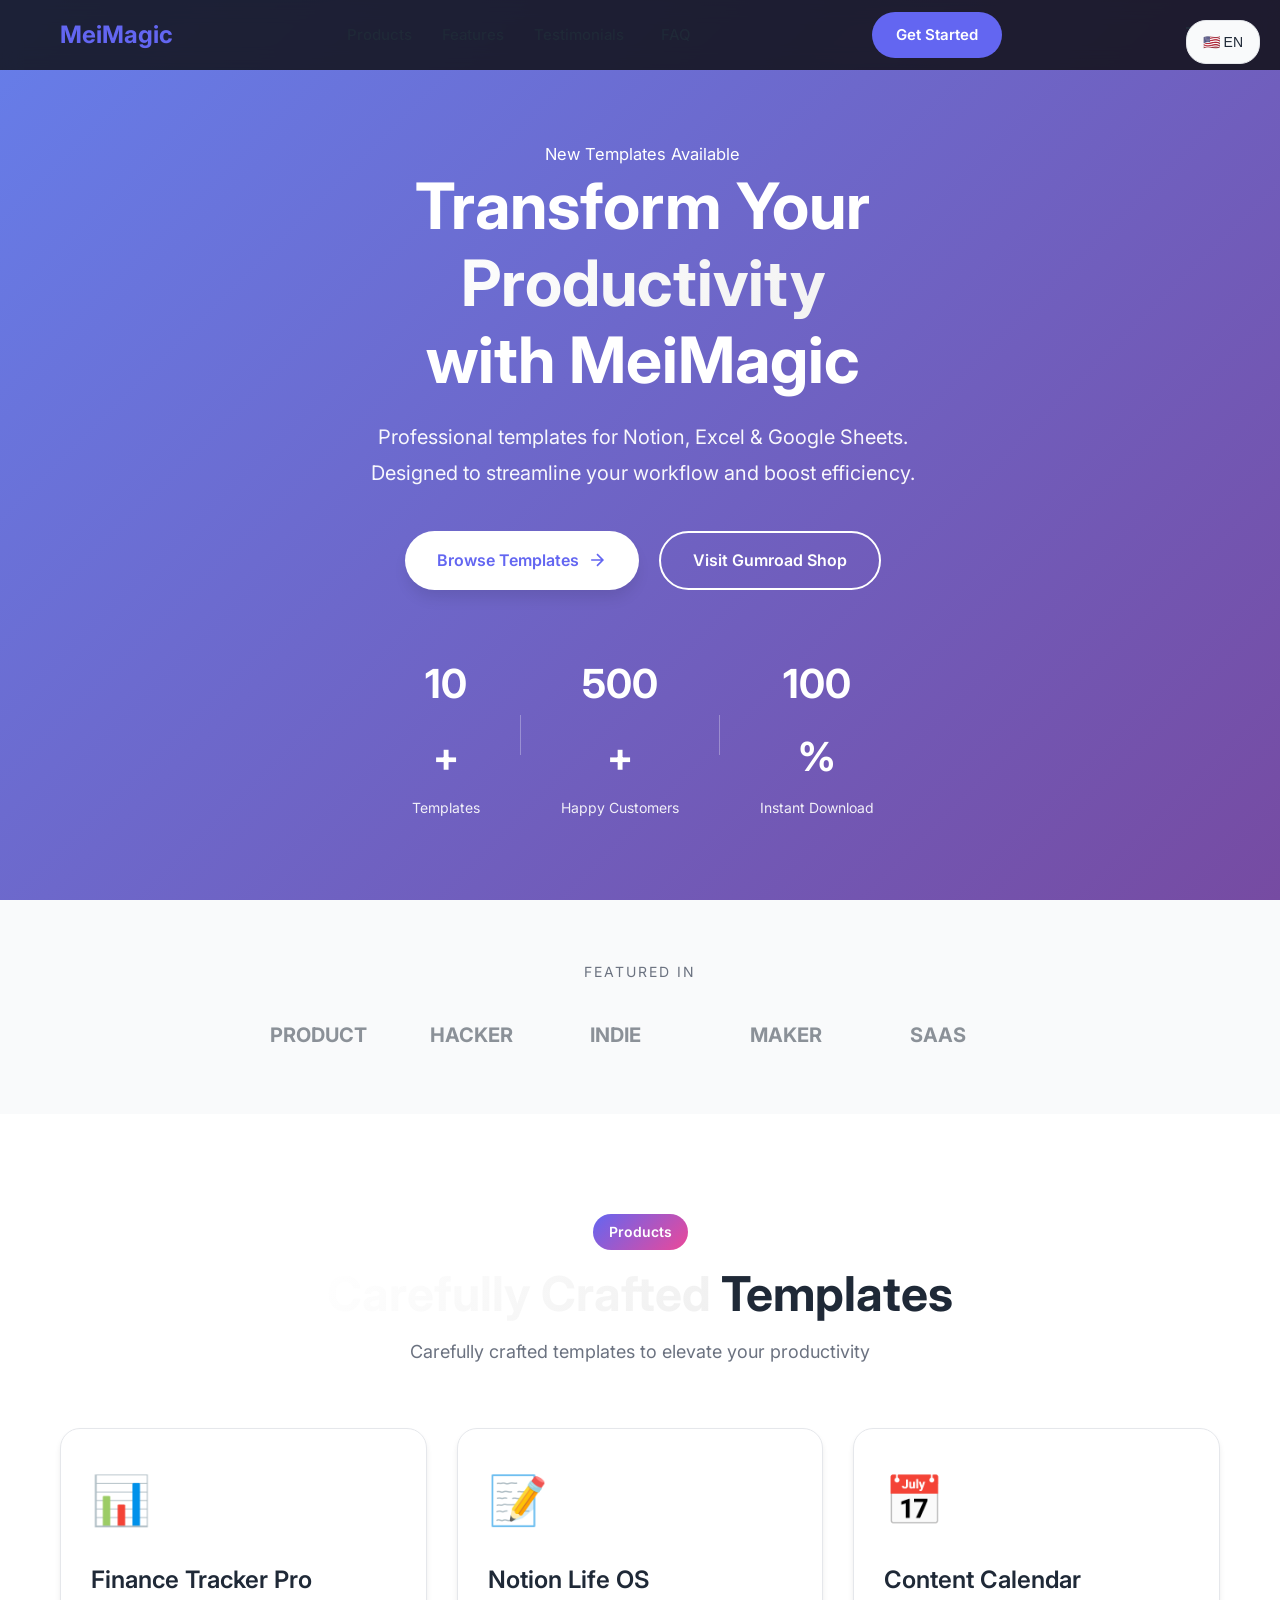
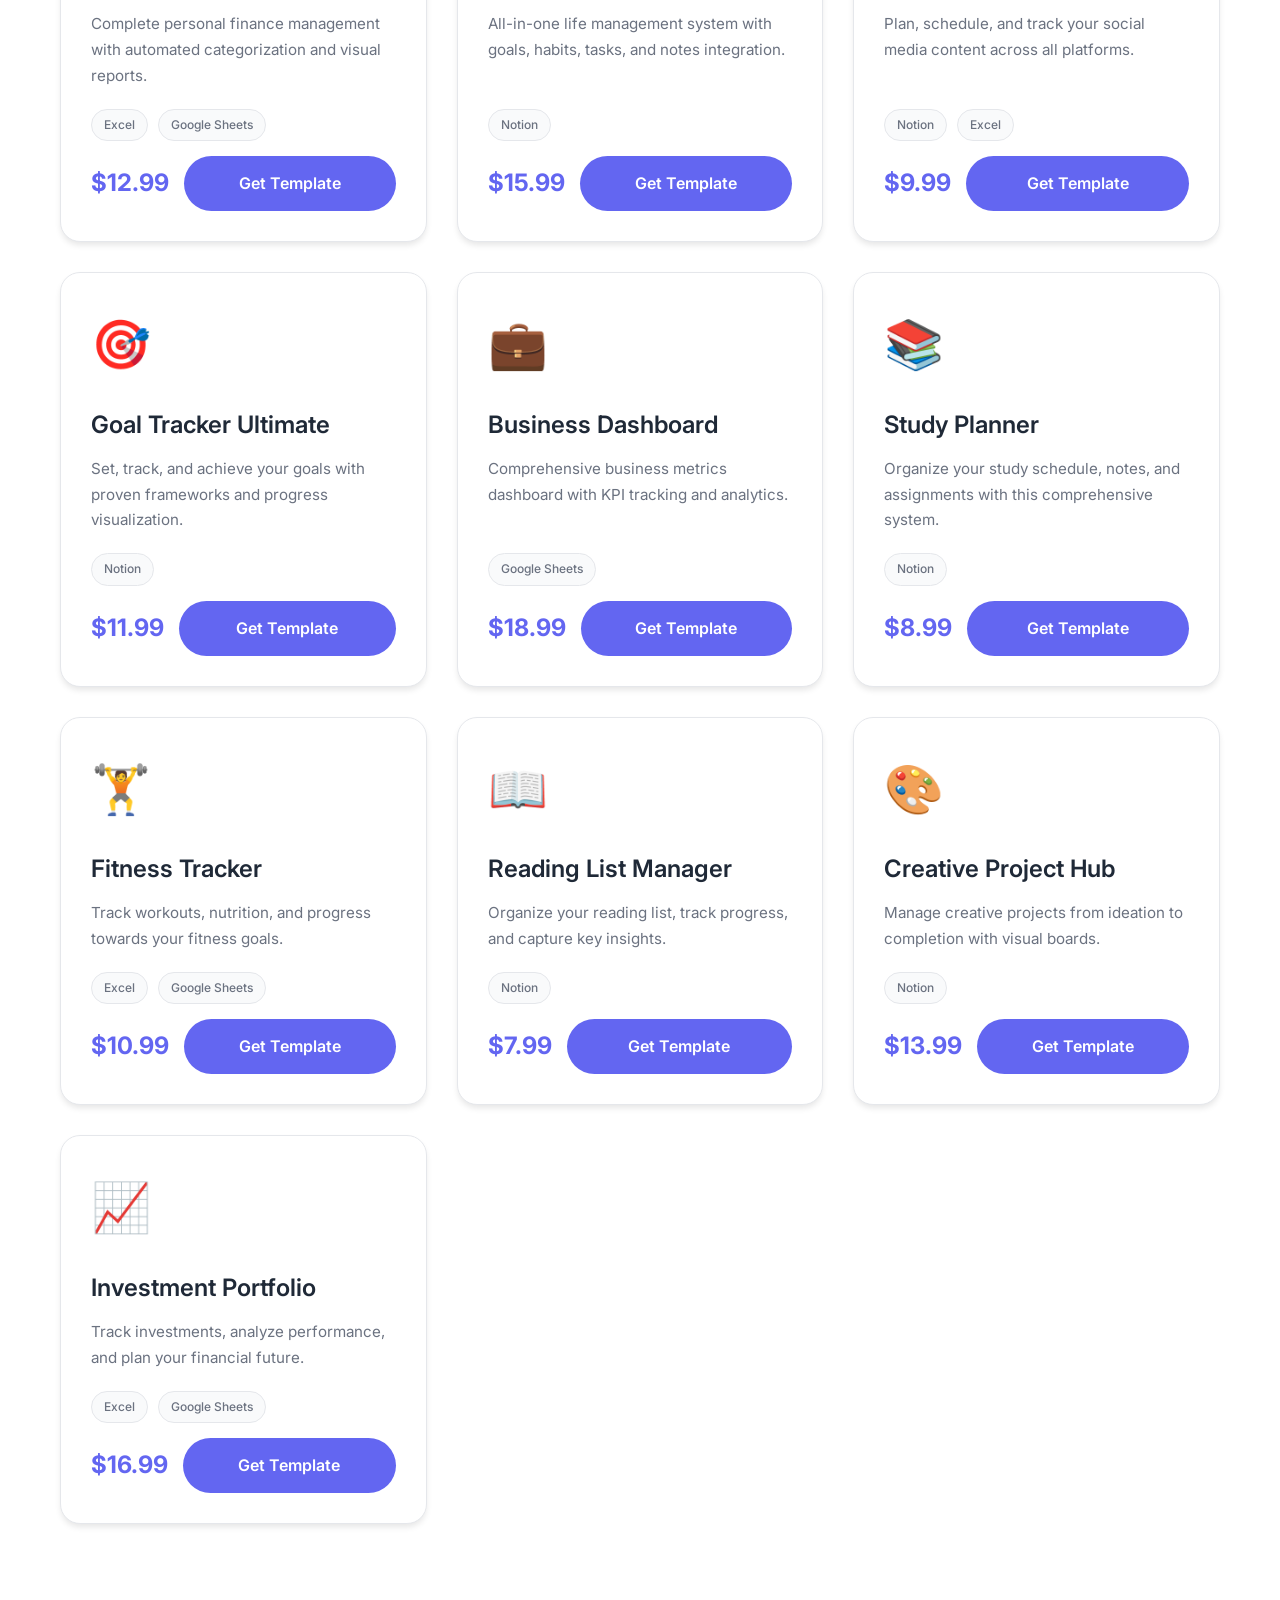
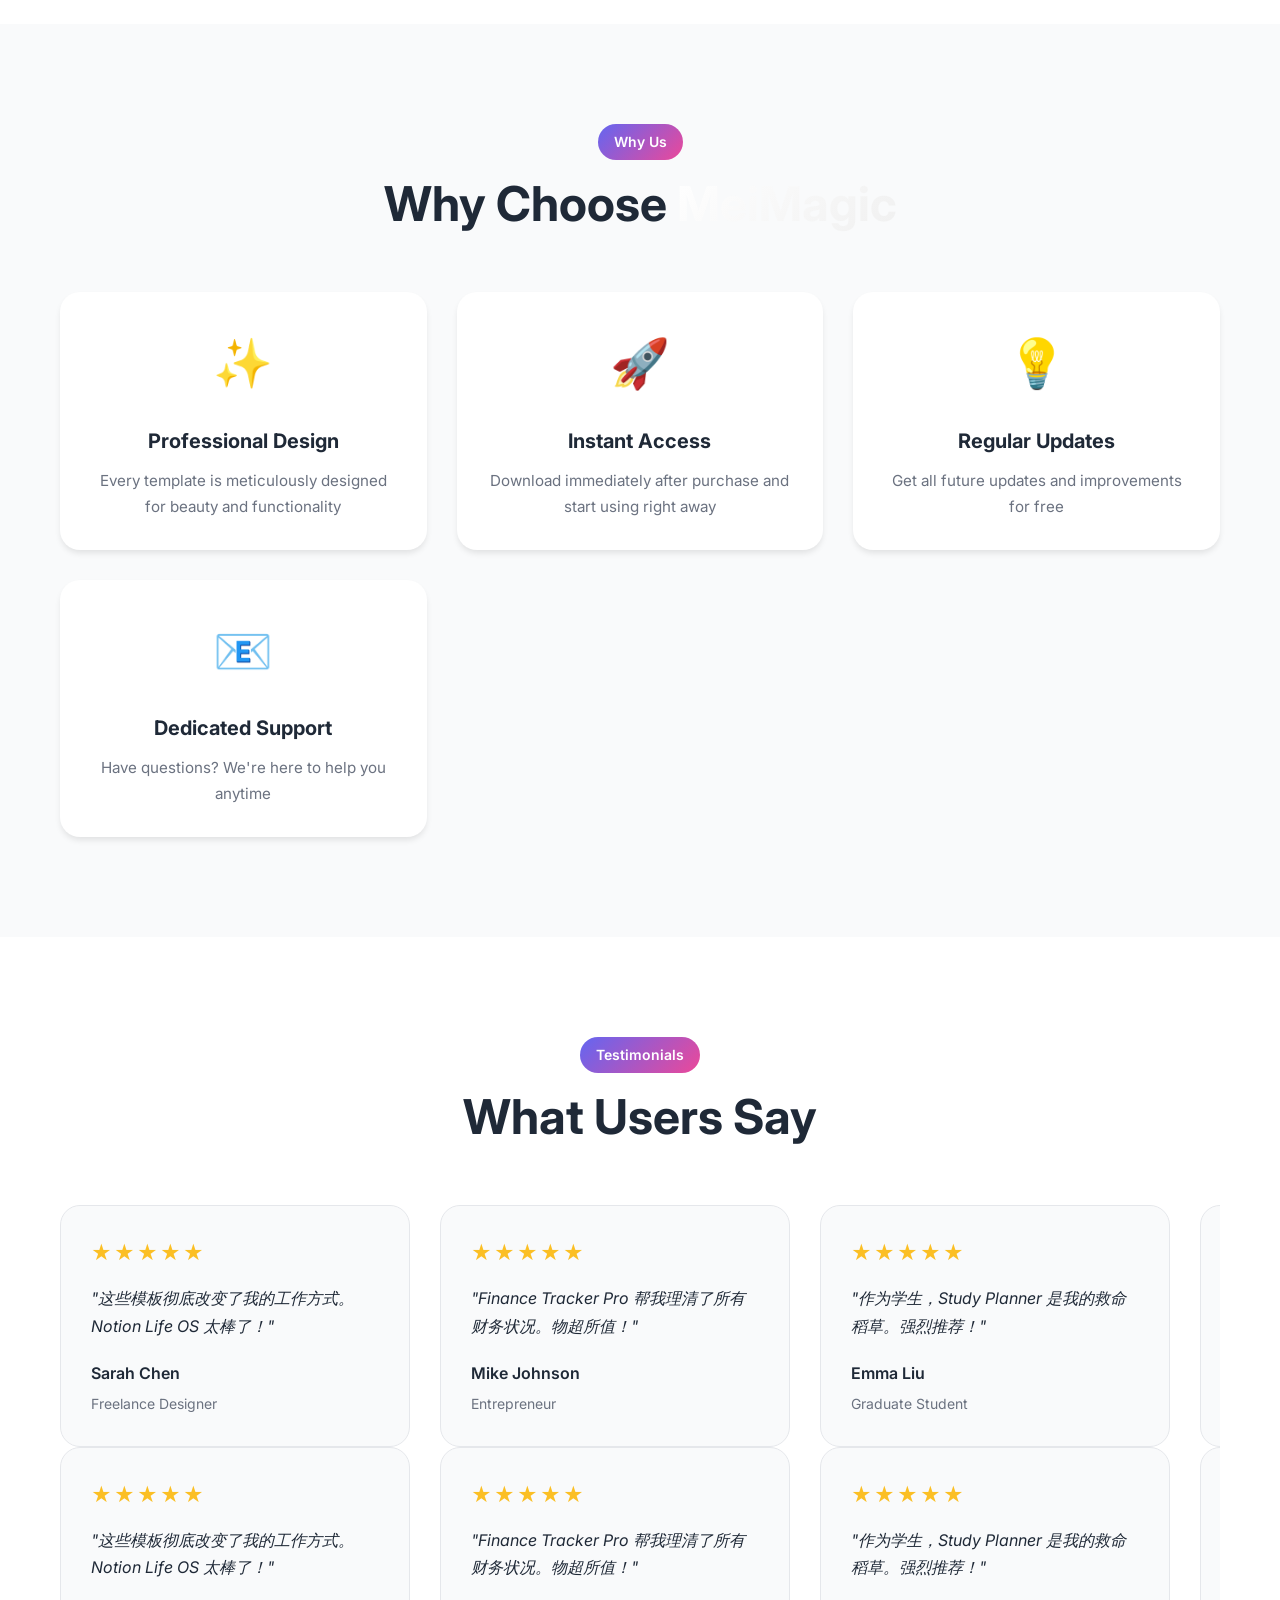
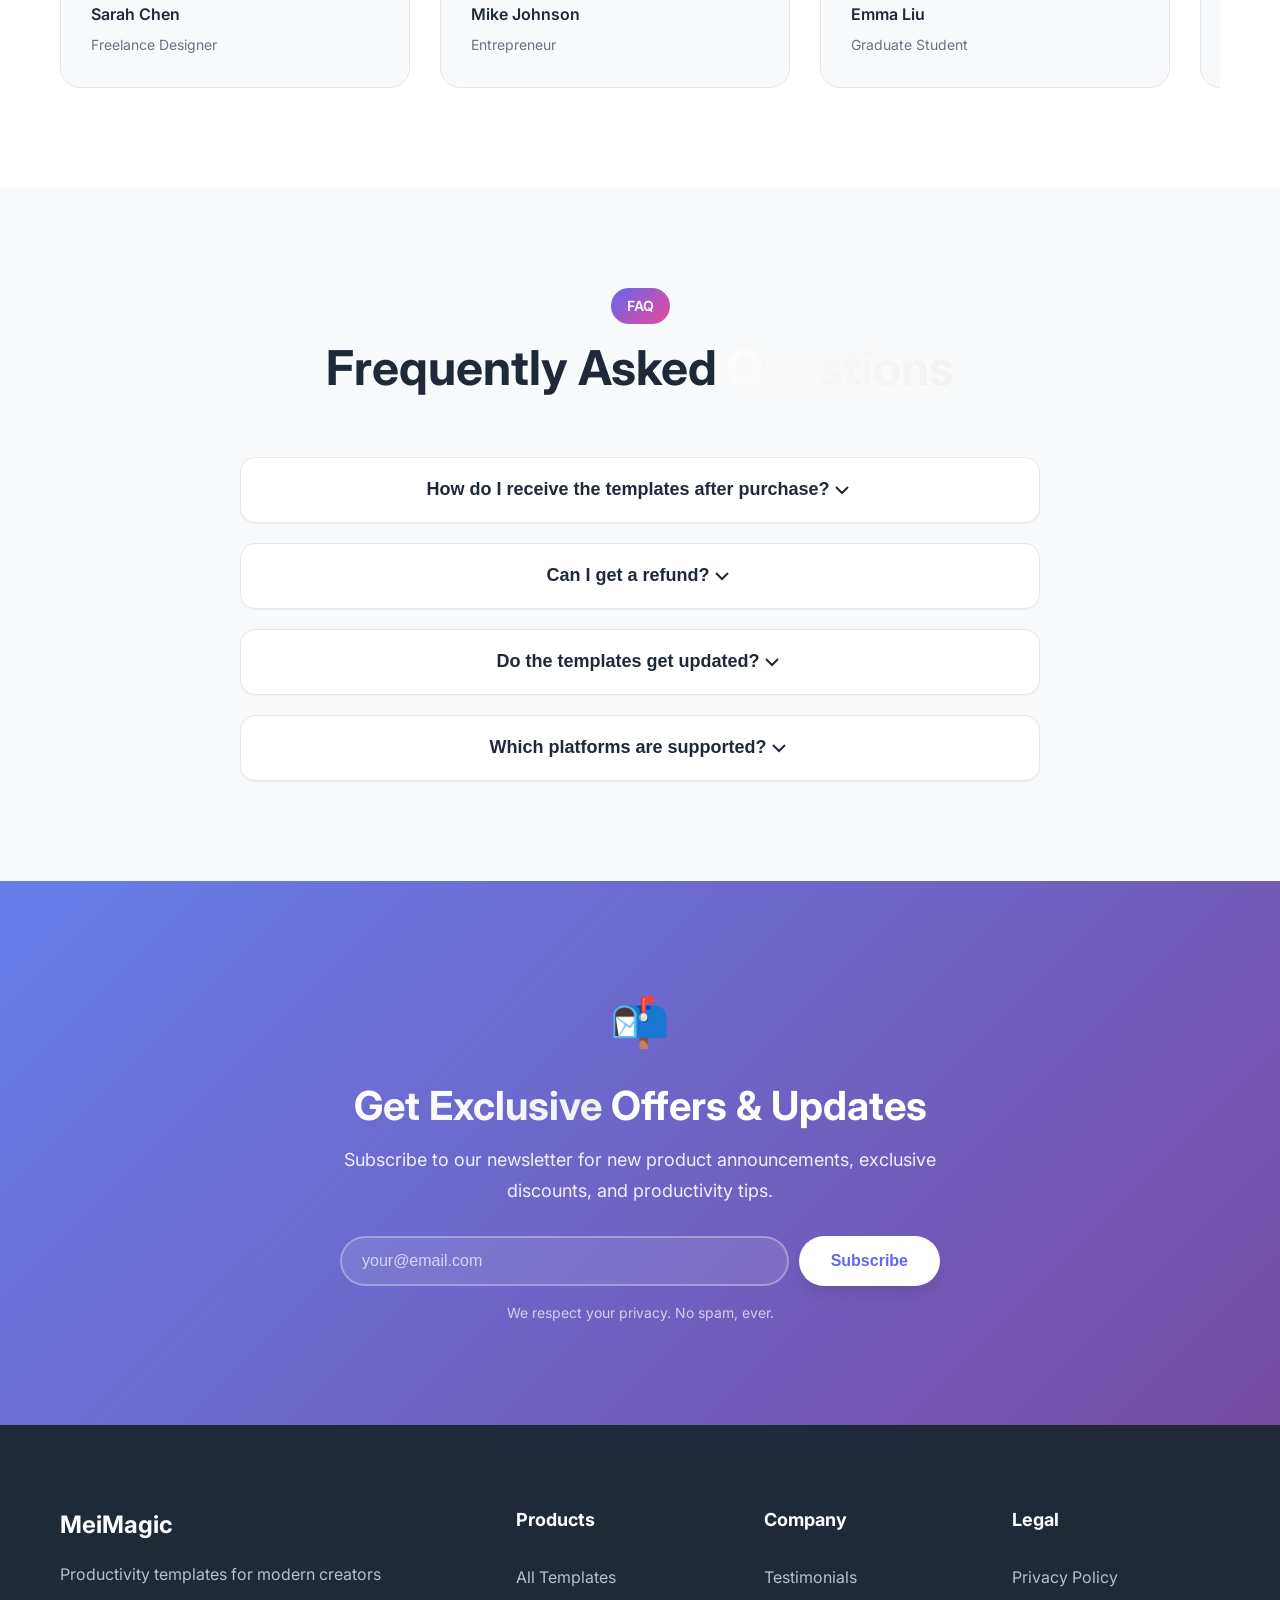
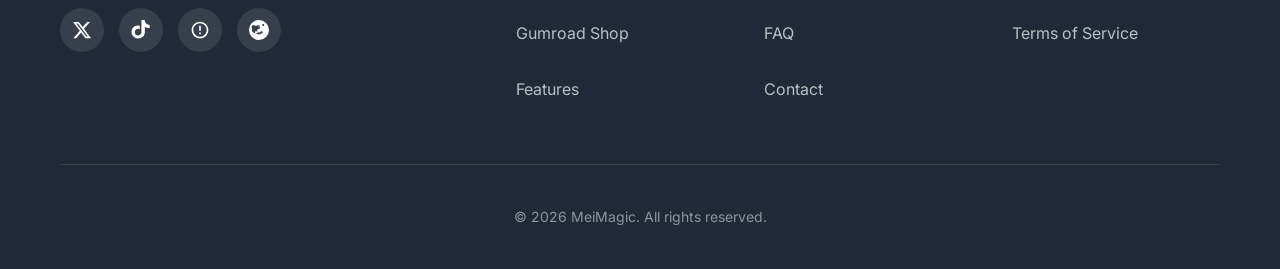
==== commit 5e8c565c: "Responsive design - mobile & desktop optimization" ====
--- a/index.html
+++ b/index.html
@@ -6,6 +6,7 @@
     <meta name="description" content="MeiMagic - Premium productivity templates for Notion, Excel, and Google Sheets. Boost your efficiency with our professionally designed templates.">
     <title data-zh="MeiMagic | 生产力模板" data-en="MeiMagic | Productivity Templates">MeiMagic | Productivity Templates</title>
     <link rel="stylesheet" href="styles.css">
+    <link rel="stylesheet" href="responsive.css">
     <link rel="preconnect" href="https://fonts.googleapis.com">
     <link rel="preconnect" href="https://fonts.gstatic.com" crossorigin>
     <link href="https://fonts.googleapis.com/css2?family=Inter:wght@300;400;500;600;700;800&display=swap" rel="stylesheet">
--- a/responsive.css
+++ b/responsive.css
@@ -0,0 +1,405 @@
+/* MeiMagic - 响应式优化样式 */
+/* Responsive Design Additions */
+
+/* 基础响应式 */
+html {
+  -webkit-text-size-adjust: 100%;
+}
+
+body {
+  font-size: clamp(0.9375rem, 0.2vw + 0.875rem, 1.0625rem);
+  line-height: 1.7;
+}
+
+/* 图片响应式 */
+img {
+  max-width: 100%;
+  height: auto;
+  display: block;
+}
+
+/* 容器 */
+.container {
+  max-width: 1200px;
+  padding: 0 20px;
+}
+
+/* 触摸区域最小 44px */
+.btn,
+.nav-links a,
+.mobile-menu-btn,
+.lang-toggle,
+.lang-dropdown button,
+.form-input,
+.social-link,
+.faq-question {
+  min-height: 44px;
+  min-width: 44px;
+  display: inline-flex;
+  align-items: center;
+  justify-content: center;
+}
+
+/* 字体响应式 */
+.hero-title {
+  font-size: clamp(2rem, 6vw, 4rem);
+}
+
+.hero-subtitle {
+  font-size: clamp(1rem, 2.5vw, 1.25rem);
+}
+
+.section-title {
+  font-size: clamp(1.75rem, 4vw, 3rem);
+}
+
+/* 间距响应式 */
+.hero {
+  padding: clamp(80px, 15vw, 120px) 20px 60px;
+}
+
+.products,
+.features,
+.testimonials,
+.faq,
+.newsletter {
+  padding: clamp(60px, 10vw, 100px) 20px;
+}
+
+/* 网格响应式 */
+.products-grid,
+.features-grid {
+  grid-template-columns: repeat(auto-fit, minmax(280px, 1fr));
+  gap: clamp(20px, 3vw, 30px);
+}
+
+/* ========== 平板 (1024px) ========== */
+@media (max-width: 1024px) {
+  .container {
+    padding: 0 16px;
+  }
+  
+  .footer-grid {
+    grid-template-columns: repeat(2, 1fr);
+  }
+  
+  .nav-links {
+    gap: 20px;
+  }
+}
+
+/* ========== 手机横屏/小平板 (768px) ========== */
+@media (max-width: 768px) {
+  /* 导航栏 */
+  .nav-links {
+    display: none;
+    position: absolute;
+    top: 70px;
+    left: 0;
+    right: 0;
+    background: white;
+    flex-direction: column;
+    padding: 20px;
+    box-shadow: 0 10px 15px -3px rgba(0, 0, 0, 0.1);
+    gap: 10px;
+  }
+
+  .nav-links.active {
+    display: flex;
+  }
+
+  .nav-links a {
+    padding: 12px;
+    border-radius: 8px;
+    width: 100%;
+    justify-content: center;
+  }
+
+  .nav-actions {
+    display: none;
+  }
+
+  .mobile-menu-btn {
+    display: flex;
+  }
+
+  /* Hero */
+  .hero {
+    padding: 100px 16px 60px;
+    min-height: auto;
+  }
+
+  .hero-cta {
+    flex-direction: column;
+    align-items: stretch;
+  }
+
+  .btn {
+    width: 100%;
+    text-align: center;
+  }
+
+  .hero-stats {
+    gap: 20px;
+  }
+
+  .stat-divider {
+    display: none;
+  }
+
+  /* 网格单列 */
+  .products-grid,
+  .features-grid {
+    grid-template-columns: 1fr;
+  }
+
+  .product-card {
+    padding: 20px;
+  }
+
+  /* 页脚 */
+  .footer-grid {
+    grid-template-columns: 1fr;
+    gap: 30px;
+    text-align: center;
+  }
+
+  .footer-social {
+    justify-content: center;
+  }
+
+  .footer-links a:hover {
+    padding-left: 0;
+  }
+
+  /* 表单 */
+  .form-group {
+    flex-direction: column;
+  }
+
+  .form-input {
+    width: 100%;
+  }
+
+  .newsletter-form .btn {
+    width: 100%;
+  }
+
+  /* FAQ */
+  .faq-question {
+    padding: 15px;
+    font-size: 1rem;
+  }
+
+  .faq-answer p {
+    padding: 0 15px 15px;
+  }
+
+  /* 移动端底部固定栏 */
+  .mobile-fixed-bar {
+    display: block;
+  }
+  
+  .footer {
+    padding-bottom: 100px;
+  }
+
+  /* Testimonials */
+  .testimonial-card {
+    flex: 0 0 300px;
+    padding: 20px;
+  }
+}
+
+/* ========== 手机竖屏 (480px) ========== */
+@media (max-width: 480px) {
+  .hero {
+    padding: 80px 16px 50px;
+  }
+
+  .hero-title {
+    font-size: clamp(1.5rem, 5vw, 2rem);
+  }
+
+  .hero-subtitle {
+    font-size: 0.9375rem;
+  }
+
+  .hero-stats {
+    gap: 15px;
+  }
+
+  .stat-number,
+  .stat-suffix {
+    font-size: clamp(1.5rem, 4vw, 2rem);
+  }
+
+  .stat-label {
+    font-size: 0.75rem;
+  }
+
+  .nav-container {
+    padding: 0 16px;
+    height: 65px;
+  }
+
+  .nav-logo {
+    font-size: 1.25rem;
+  }
+
+  .products,
+  .features,
+  .testimonials,
+  .faq,
+  .newsletter {
+    padding: 60px 16px;
+  }
+
+  .section-title {
+    font-size: clamp(1.5rem, 4vw, 1.75rem);
+  }
+
+  .section-subtitle {
+    font-size: 0.9375rem;
+  }
+
+  .product-icon {
+    font-size: 2.5rem;
+  }
+
+  .product-title {
+    font-size: 1.125rem;
+  }
+
+  .product-desc {
+    font-size: 0.875rem;
+  }
+
+  .product-footer {
+    flex-direction: column;
+    align-items: stretch;
+    gap: 10px;
+  }
+
+  .product-price {
+    font-size: 1.25rem;
+    text-align: center;
+  }
+
+  .feature-icon {
+    font-size: 2.5rem;
+  }
+
+  .feature-card h3 {
+    font-size: 1.125rem;
+  }
+
+  .feature-card p {
+    font-size: 0.875rem;
+  }
+
+  .testimonial-card {
+    flex: 0 0 280px;
+    padding: 15px;
+  }
+
+  .testimonial-rating {
+    font-size: 1rem;
+  }
+
+  .testimonial-text {
+    font-size: 0.875rem;
+  }
+
+  .faq-question {
+    font-size: 0.9375rem;
+    padding: 12px;
+  }
+
+  .faq-answer p {
+    font-size: 0.875rem;
+    padding: 0 12px 12px;
+  }
+
+  .newsletter-badge {
+    font-size: 2.5rem;
+  }
+
+  .newsletter-title {
+    font-size: 1.75rem;
+  }
+
+  .newsletter-subtitle {
+    font-size: 0.9375rem;
+  }
+
+  .footer {
+    padding: 60px 16px 90px;
+  }
+
+  .footer-logo {
+    font-size: 1.25rem;
+  }
+
+  .footer-brand p {
+    font-size: 0.9375rem;
+  }
+
+  .footer-links h4 {
+    font-size: 1rem;
+  }
+
+  .footer-links a {
+    font-size: 0.9375rem;
+    justify-content: center;
+  }
+
+  .footer-bottom {
+    font-size: 0.75rem;
+  }
+
+  .social-link {
+    width: 40px;
+    height: 40px;
+  }
+
+  .social-link svg {
+    width: 18px;
+    height: 18px;
+  }
+
+  .lang-switcher {
+    top: 10px;
+    right: 10px;
+  }
+
+  .mobile-fixed-bar {
+    padding: 10px 16px;
+  }
+}
+
+/* 触摸优化 */
+@media (hover: none) and (pointer: coarse) {
+  .product-card:hover,
+  .feature-card:hover,
+  .testimonial-card:hover {
+    transform: none;
+  }
+  
+  .btn:hover,
+  .nav-links a:hover,
+  .footer-links a:hover,
+  .social-link:hover {
+    transform: none;
+  }
+}
+
+/* 表格响应式 */
+.table-wrapper {
+  overflow-x: auto;
+  -webkit-overflow-scrolling: touch;
+}
+
+table {
+  min-width: 600px;
+}
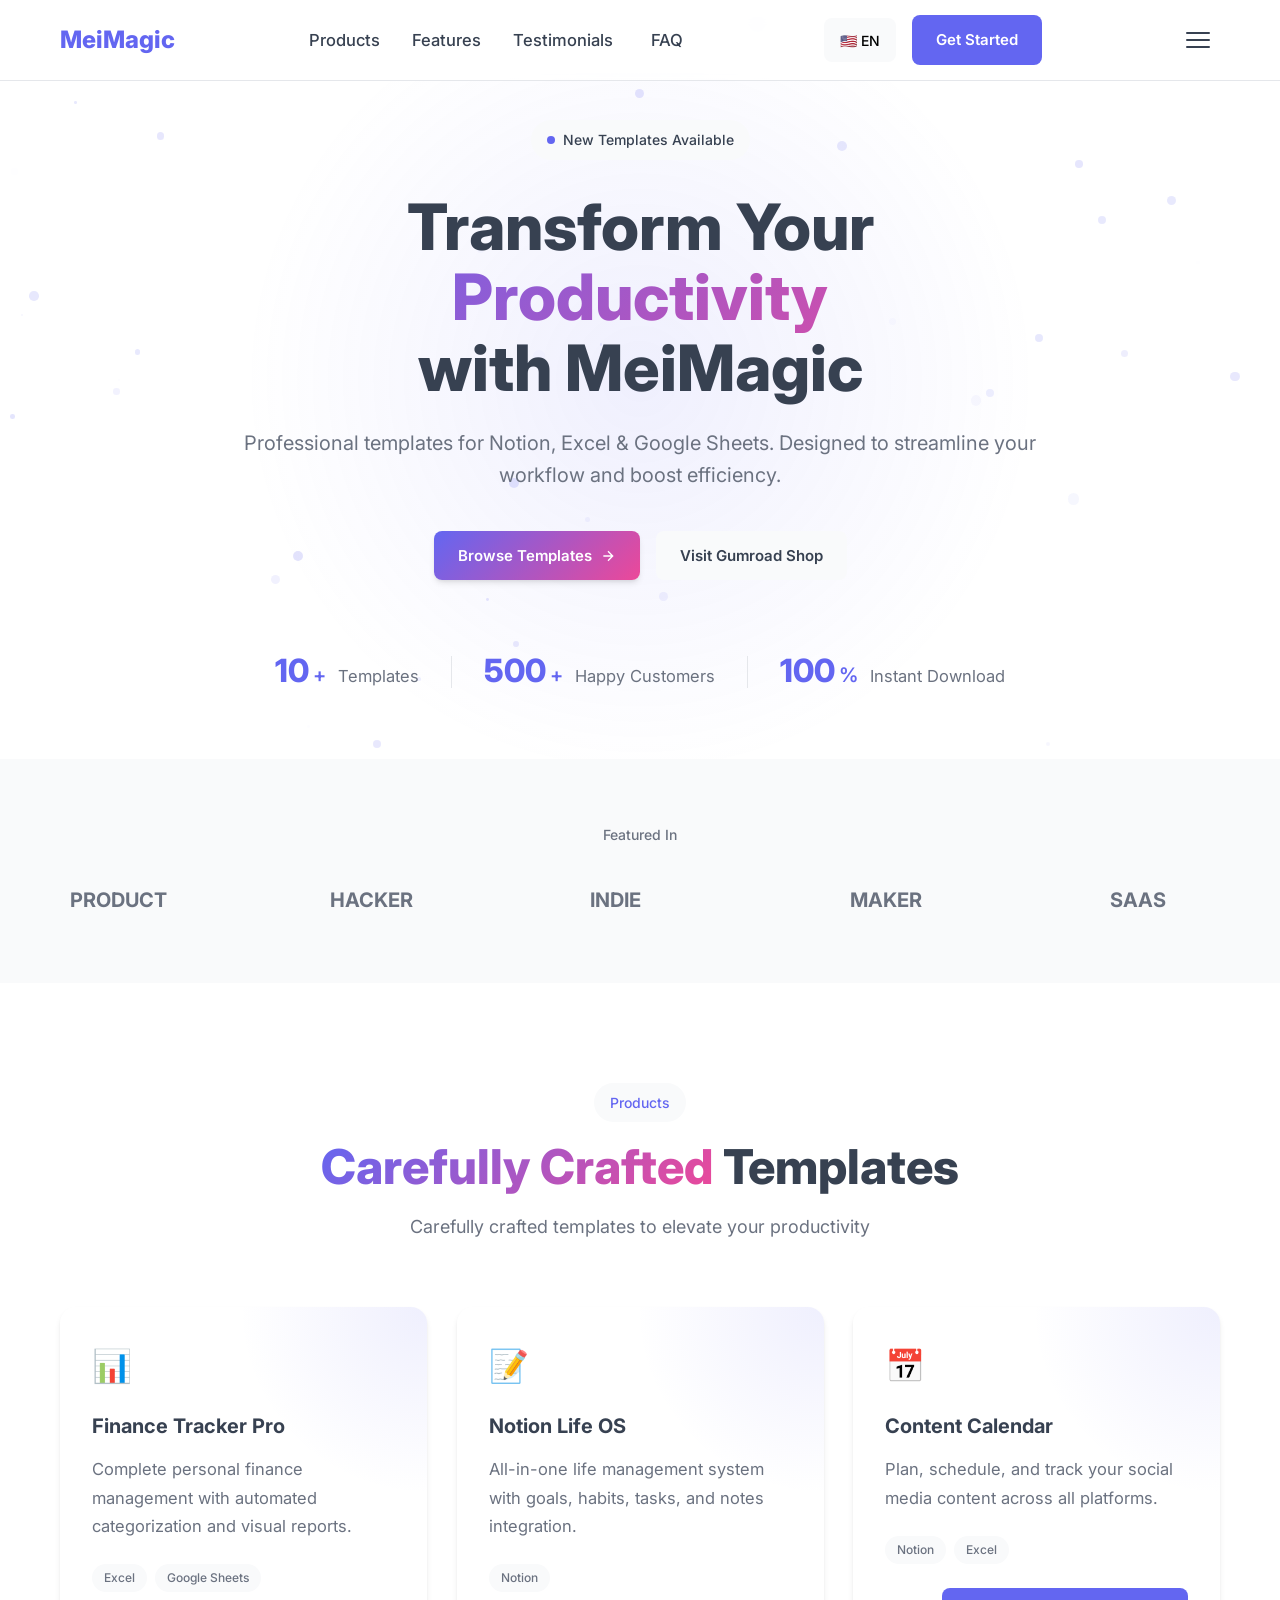
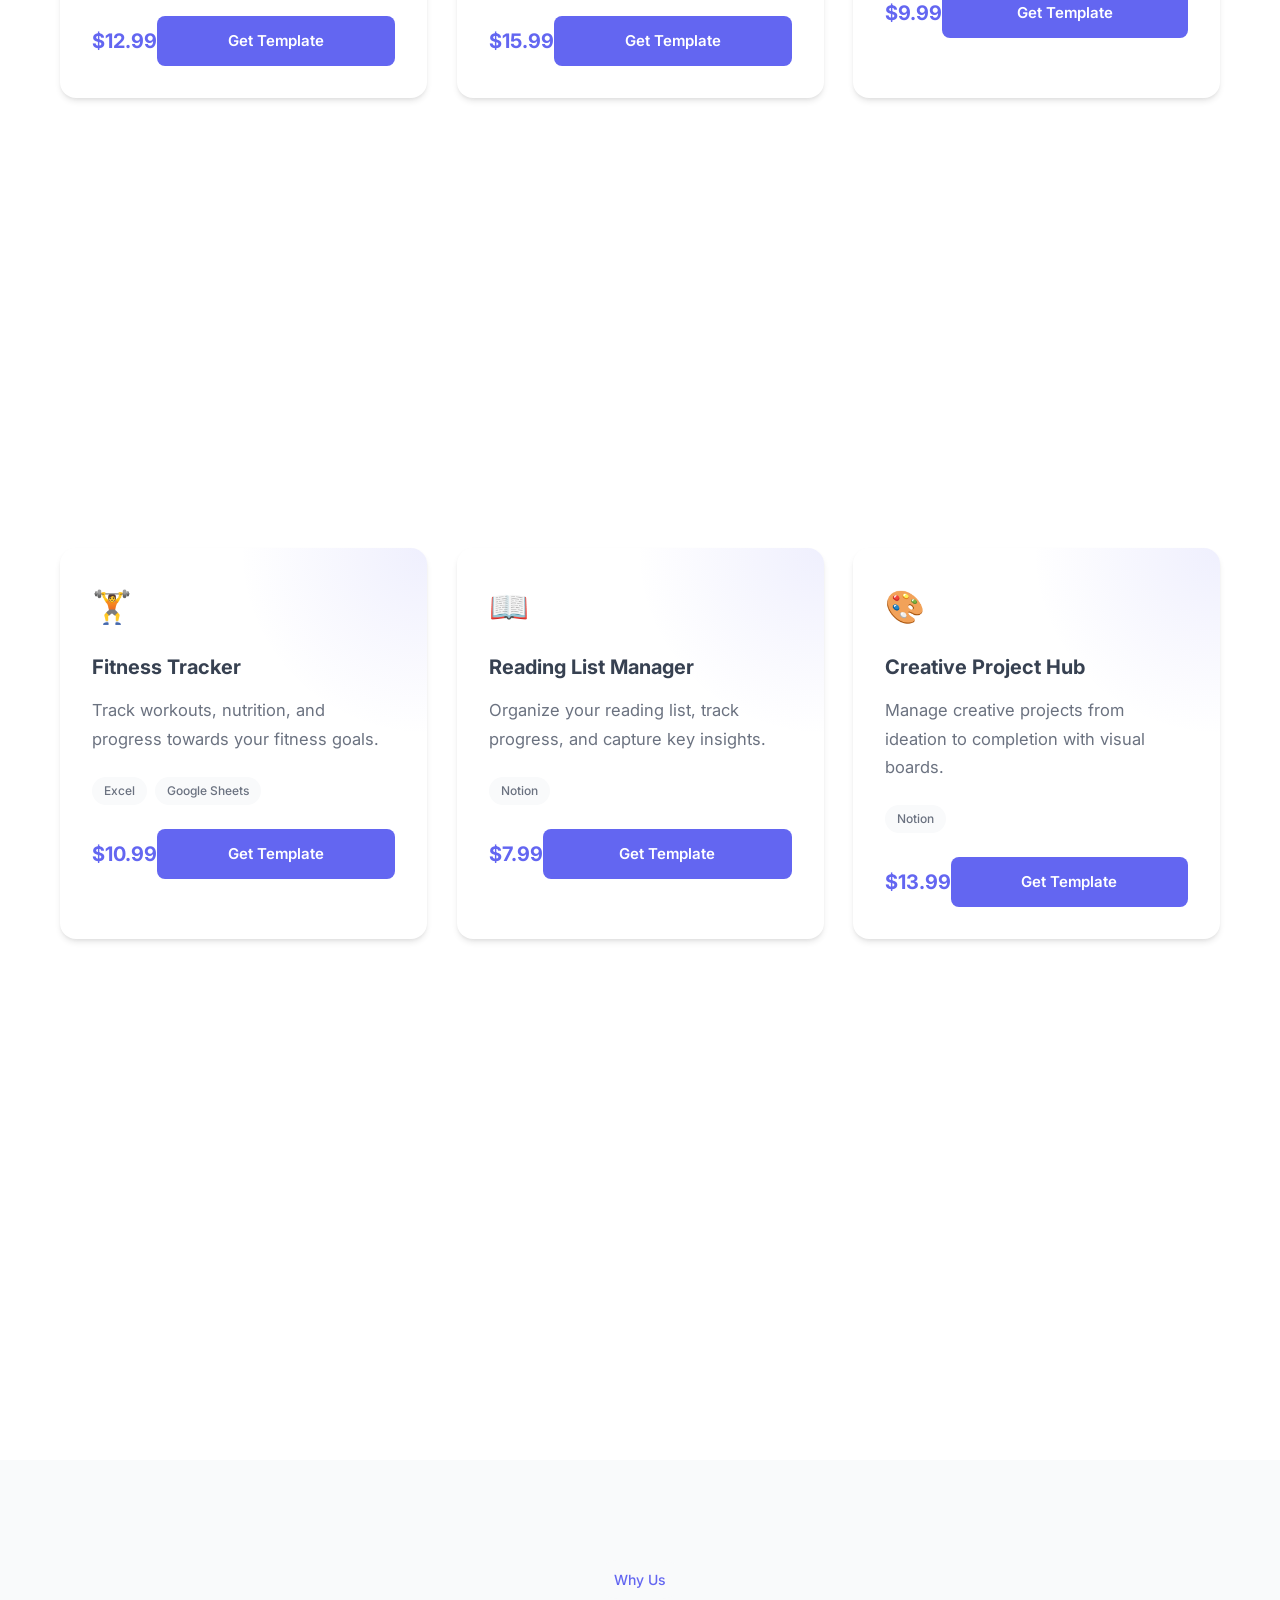
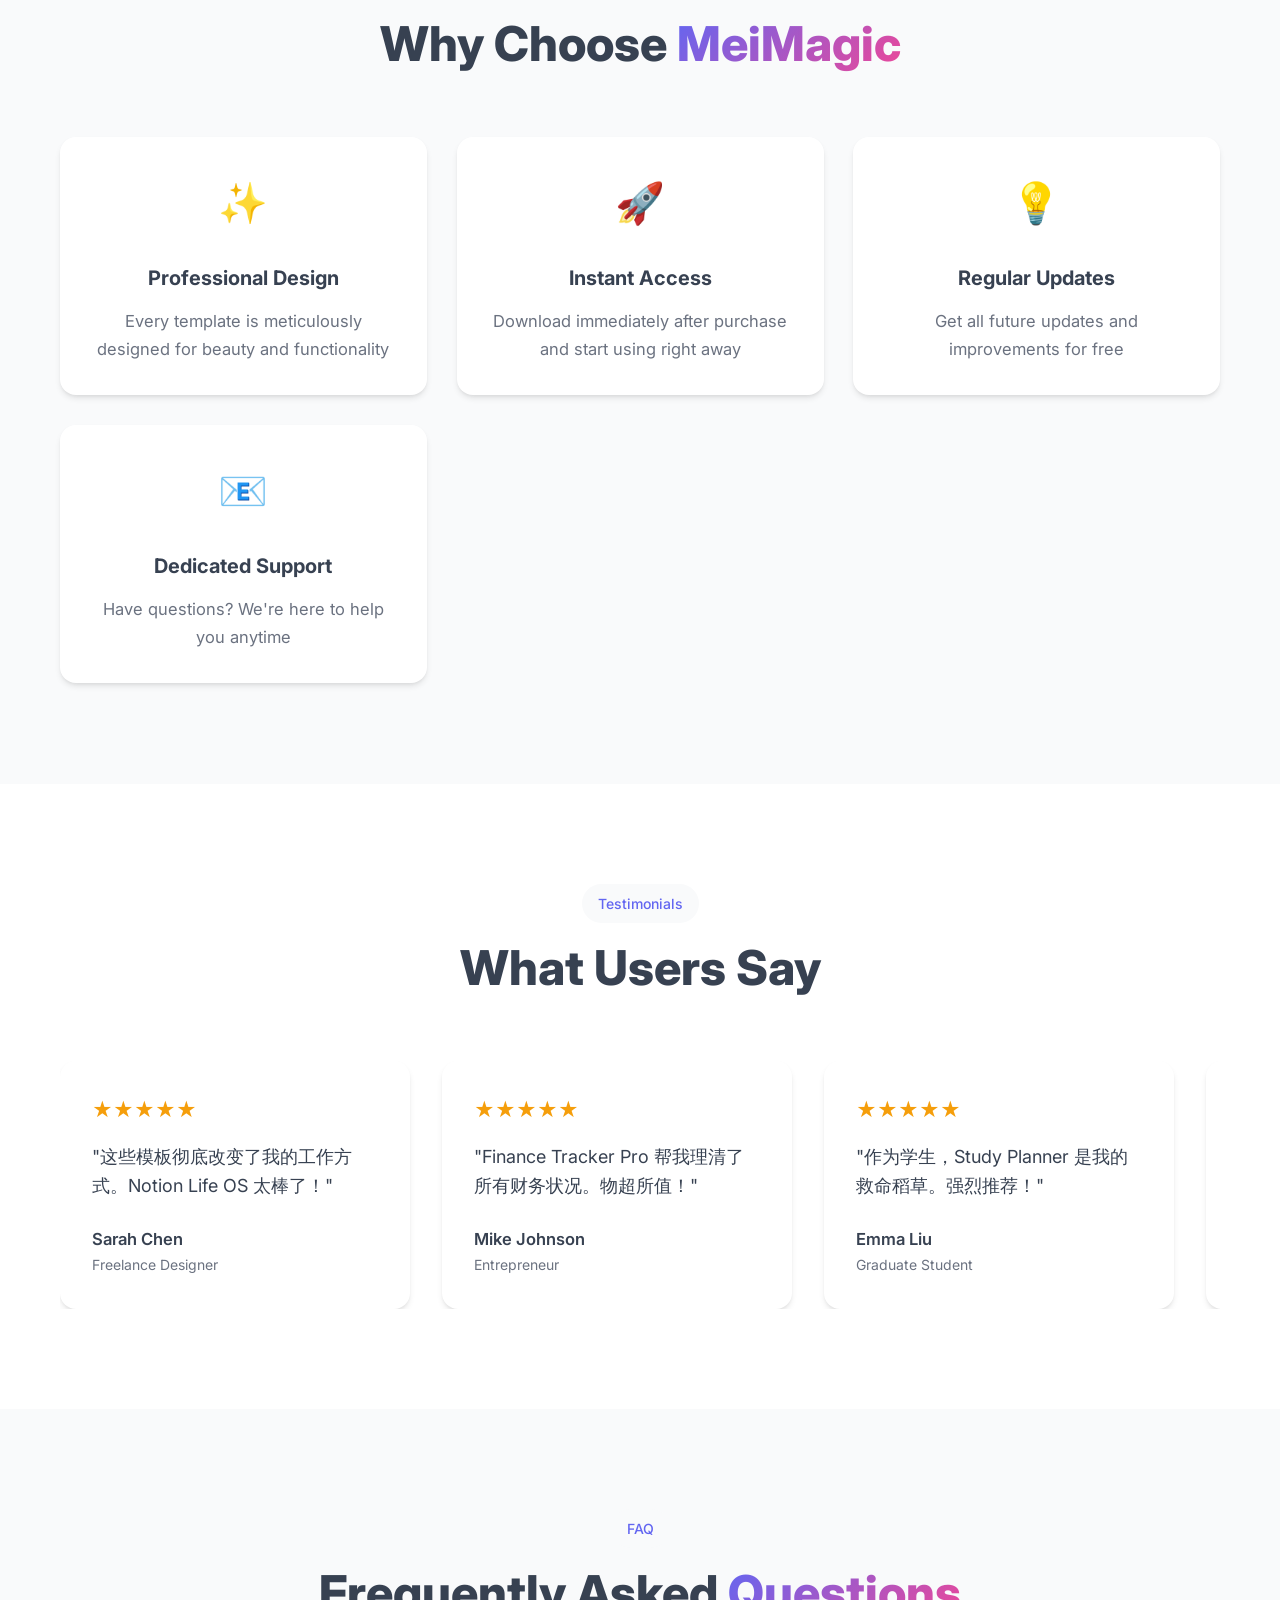
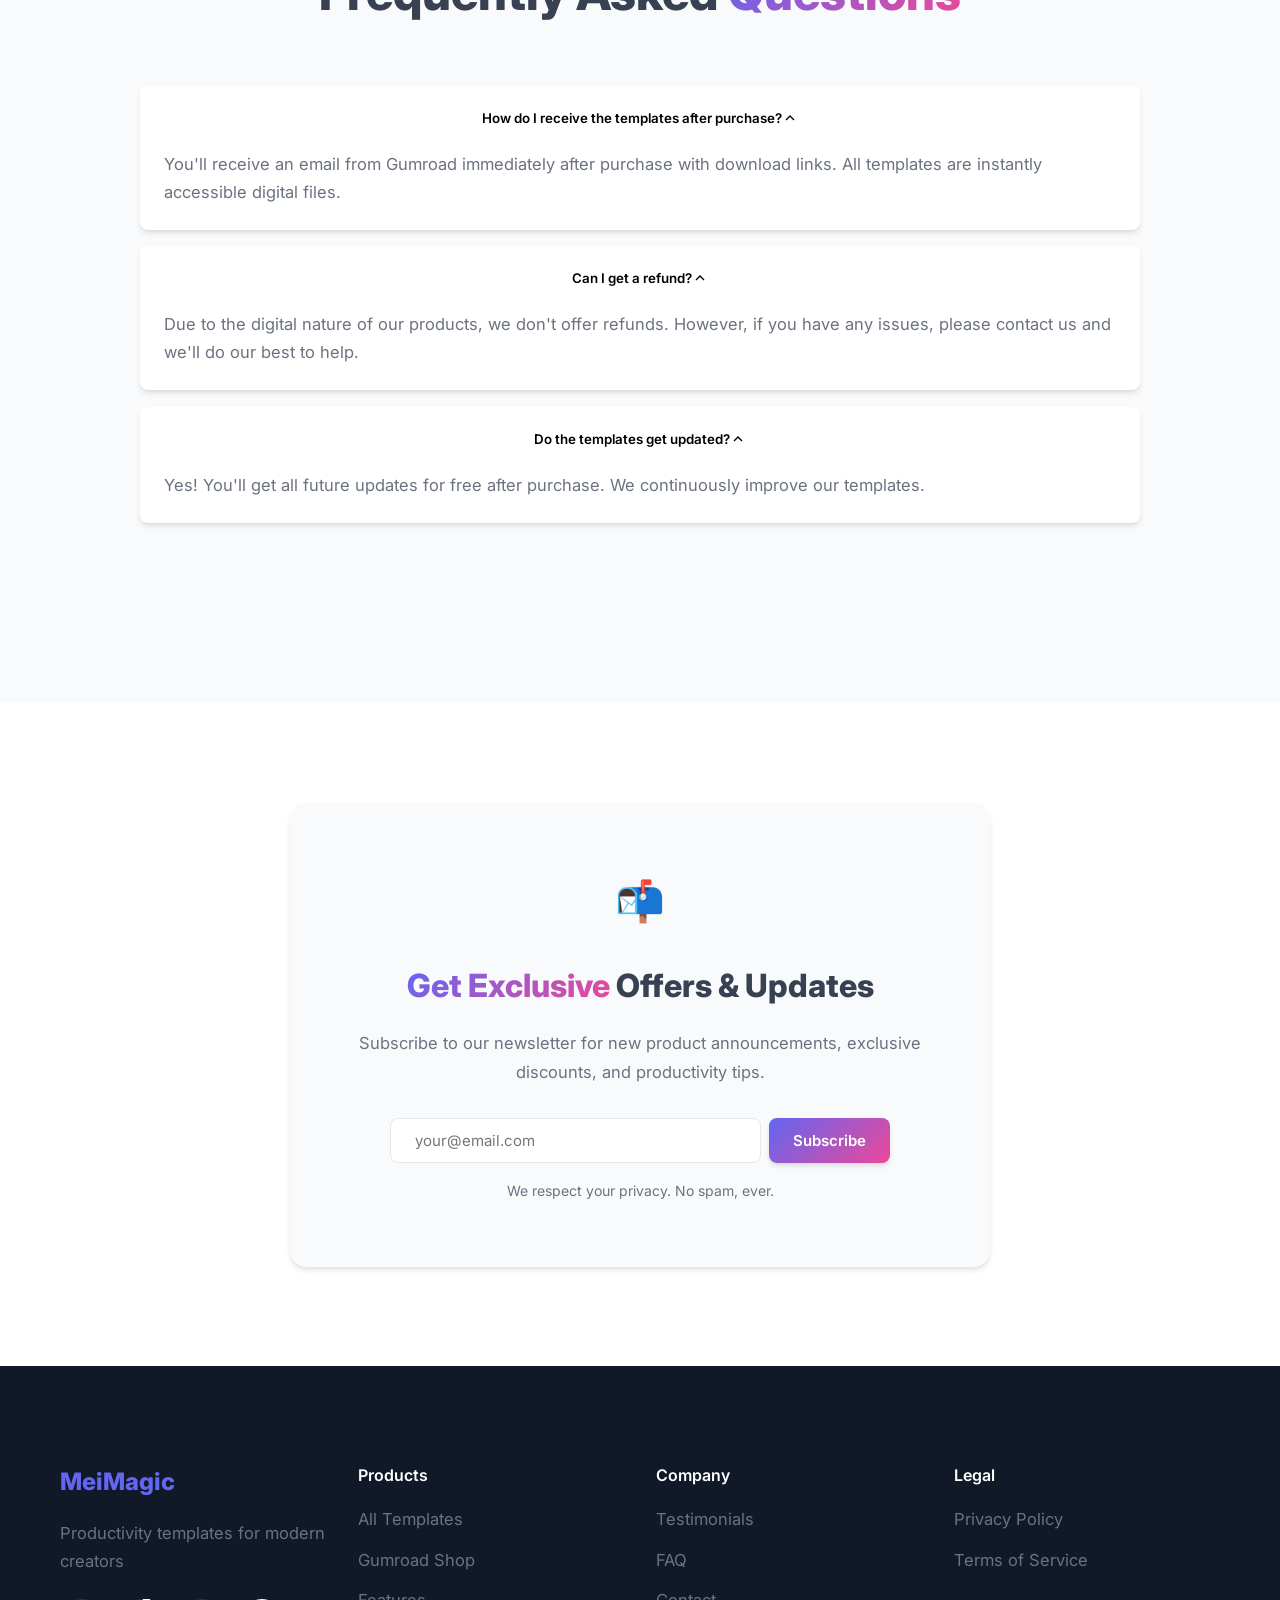
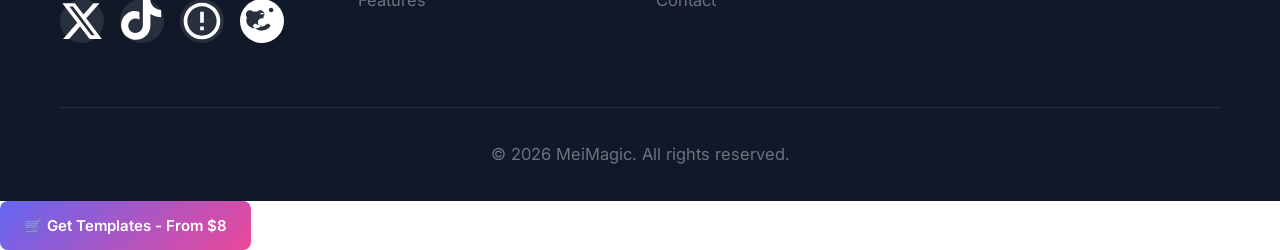
==== commit fc4e3ddf: "Performance optimization & security headers" ====
--- a/index.html
+++ b/index.html
@@ -3,19 +3,27 @@
 <head>
     <meta charset="UTF-8">
     <meta name="viewport" content="width=device-width, initial-scale=1.0">
+    <meta http-equiv="X-UA-Compatible" content="IE=edge">
     <meta name="description" content="MeiMagic - Premium productivity templates for Notion, Excel, and Google Sheets. Boost your efficiency with our professionally designed templates.">
+    <meta name="theme-color" content="#6366f1">
+    <meta http-equiv="X-Frame-Options" content="SAMEORIGIN">
+    <meta http-equiv="X-XSS-Protection" content="1; mode=block">
+    <meta http-equiv="X-Content-Type-Options" content="nosniff">
+    <meta name="referrer" content="strict-origin-when-cross-origin">
     <title data-zh="MeiMagic | 生产力模板" data-en="MeiMagic | Productivity Templates">MeiMagic | Productivity Templates</title>
+    <link rel="preconnect" href="https://fonts.googleapis.com">
+    <link rel="preconnect" href="https://fonts.gstatic.com" crossorigin>
+    <link rel="dns-prefetch" href="//fonts.googleapis.com">
+    <link rel="dns-prefetch" href="//fonts.gstatic.com">
+    <link rel="preload" href="styles.css" as="style">
+    <link rel="preload" href="responsive.css" as="style">
+    <link rel="preload" href="https://fonts.googleapis.com/css2?family=Inter:wght@400;500;600;700;800&display=swap" as="style">
     <link rel="stylesheet" href="styles.css">
     <link rel="stylesheet" href="responsive.css">
-    <link rel="preconnect" href="https://fonts.googleapis.com">
-    <link rel="preconnect" href="https://fonts.gstatic.com" crossorigin>
-    <link href="https://fonts.googleapis.com/css2?family=Inter:wght@300;400;500;600;700;800&display=swap" rel="stylesheet">
+    <link href="https://fonts.googleapis.com/css2?family=Inter:wght@400;500;600;700;800&display=swap" rel="stylesheet">
 </head>
 <body>
-    <!-- Mouse Follow Glow Effect -->
     <div id="mouse-glow" class="mouse-glow"></div>
-
-    <!-- Navigation -->
     <nav class="navbar">
         <div class="container nav-container">
             <a href="#" class="nav-logo">MeiMagic</a>
@@ -38,8 +46,6 @@
             </button>
         </div>
     </nav>
-
-    <!-- Hero Section -->
     <header class="hero">
         <div class="hero-particles" id="particles"></div>
         <div class="hero-glow"></div>
@@ -88,8 +94,6 @@
             </div>
         </div>
     </header>
-
-    <!-- Featured In Section -->
     <section class="featured-in">
         <div class="container">
             <p class="featured-label" data-zh="受到认可" data-en="Featured In">Featured In</p>
@@ -122,8 +126,6 @@
             </div>
         </div>
     </section>
-
-    <!-- Products Section -->
     <section id="products" class="products">
         <div class="container">
             <div class="section-header">
@@ -134,9 +136,7 @@
                 </h2>
                 <p class="section-subtitle" data-zh="精心打造的模板，提升您的生产力" data-en="Carefully crafted templates to elevate your productivity">Carefully crafted templates to elevate your productivity</p>
             </div>
-            
             <div class="products-grid">
-                <!-- Product Card 1 -->
                 <div class="product-card scroll-reveal">
                     <div class="card-glow"></div>
                     <div class="product-icon">📊</div>
@@ -151,8 +151,6 @@
                         <a href="https://meimagic.gumroad.com" target="_blank" rel="noopener" class="btn btn-product" data-zh="获取模板" data-en="Get Template">Get Template</a>
                     </div>
                 </div>
-
-                <!-- Product Card 2 -->
                 <div class="product-card scroll-reveal">
                     <div class="card-glow"></div>
                     <div class="product-icon">📝</div>
@@ -166,8 +164,6 @@
                         <a href="https://meimagic.gumroad.com" target="_blank" rel="noopener" class="btn btn-product" data-zh="获取模板" data-en="Get Template">Get Template</a>
                     </div>
                 </div>
-
-                <!-- Product Card 3 -->
                 <div class="product-card scroll-reveal">
                     <div class="card-glow"></div>
                     <div class="product-icon">📅</div>
@@ -182,8 +178,6 @@
                         <a href="https://meimagic.gumroad.com" target="_blank" rel="noopener" class="btn btn-product" data-zh="获取模板" data-en="Get Template">Get Template</a>
                     </div>
                 </div>
-
-                <!-- Product Card 4 -->
                 <div class="product-card scroll-reveal">
                     <div class="card-glow"></div>
                     <div class="product-icon">🎯</div>
@@ -197,8 +191,6 @@
                         <a href="https://meimagic.gumroad.com" target="_blank" rel="noopener" class="btn btn-product" data-zh="获取模板" data-en="Get Template">Get Template</a>
                     </div>
                 </div>
-
-                <!-- Product Card 5 -->
                 <div class="product-card scroll-reveal">
                     <div class="card-glow"></div>
                     <div class="product-icon">💼</div>
@@ -212,8 +204,6 @@
                         <a href="https://meimagic.gumroad.com" target="_blank" rel="noopener" class="btn btn-product" data-zh="获取模板" data-en="Get Template">Get Template</a>
                     </div>
                 </div>
-
-                <!-- Product Card 6 -->
                 <div class="product-card scroll-reveal">
                     <div class="card-glow"></div>
                     <div class="product-icon">📚</div>
@@ -227,8 +217,6 @@
                         <a href="https://meimagic.gumroad.com" target="_blank" rel="noopener" class="btn btn-product" data-zh="获取模板" data-en="Get Template">Get Template</a>
                     </div>
                 </div>
-
-                <!-- Product Card 7 -->
                 <div class="product-card scroll-reveal">
                     <div class="card-glow"></div>
                     <div class="product-icon">🏋️</div>
@@ -243,8 +231,6 @@
                         <a href="https://meimagic.gumroad.com" target="_blank" rel="noopener" class="btn btn-product" data-zh="获取模板" data-en="Get Template">Get Template</a>
                     </div>
                 </div>
-
-                <!-- Product Card 8 -->
                 <div class="product-card scroll-reveal">
                     <div class="card-glow"></div>
                     <div class="product-icon">📖</div>
@@ -258,8 +244,6 @@
                         <a href="https://meimagic.gumroad.com" target="_blank" rel="noopener" class="btn btn-product" data-zh="获取模板" data-en="Get Template">Get Template</a>
                     </div>
                 </div>
-
-                <!-- Product Card 9 -->
                 <div class="product-card scroll-reveal">
                     <div class="card-glow"></div>
                     <div class="product-icon">🎨</div>
@@ -273,8 +257,6 @@
                         <a href="https://meimagic.gumroad.com" target="_blank" rel="noopener" class="btn btn-product" data-zh="获取模板" data-en="Get Template">Get Template</a>
                     </div>
                 </div>
-
-                <!-- Product Card 10 -->
                 <div class="product-card scroll-reveal">
                     <div class="card-glow"></div>
                     <div class="product-icon">📈</div>
@@ -292,8 +274,6 @@
             </div>
         </div>
     </section>
-
-    <!-- Features Section -->
     <section id="features" class="features">
         <div class="container">
             <div class="section-header">
@@ -327,8 +307,6 @@
             </div>
         </div>
     </section>
-
-    <!-- Testimonials Section -->
     <section id="testimonials" class="testimonials">
         <div class="container">
             <div class="section-header">
@@ -375,8 +353,6 @@
             </div>
         </div>
     </section>
-
-    <!-- FAQ Section -->
     <section id="faq" class="faq">
         <div class="container">
             <div class="section-header">
@@ -434,8 +410,6 @@
             </div>
         </div>
     </section>
-
-    <!-- Newsletter Section -->
     <section class="newsletter">
         <div class="container">
             <div class="newsletter-content scroll-reveal">
@@ -457,8 +431,6 @@
             </div>
         </div>
     </section>
-
-    <!-- Footer -->
     <footer class="footer">
         <div class="container">
             <div class="footer-grid">
@@ -503,14 +475,11 @@
             </div>
         </div>
     </footer>
-
-    <!-- Mobile Fixed Bottom Bar -->
     <div class="mobile-fixed-bar">
         <a href="https://meimagic.gumroad.com" target="_blank" rel="noopener" class="btn btn-primary">
             🛒 Get Templates - From $8
         </a>
     </div>
-
-    <script src="script.js"></script>
+    <script src="script.js" defer></script>
 </body>
 </html>
--- a/styles.css
+++ b/styles.css
@@ -1,4 +1,4 @@
-/* Reset and Base Styles */
+/* 基础重置与全局样式 */
 * {
     margin: 0;
     padding: 0;
@@ -6,1347 +6,793 @@
 }
 
 :root {
-    --primary-color: #6366f1;
+    --primary: #6366f1;
+    --primary-light: #818cf8;
     --primary-dark: #4f46e5;
-    --secondary-color: #ec4899;
-    --text-dark: #1f2937;
+    --secondary: #111827;
+    --accent: #ec4899;
+    --text: #374151;
     --text-light: #6b7280;
-    --bg-light: #f9fafb;
-    --bg-white: #ffffff;
-    --border-color: #e5e7eb;
-    --shadow-sm: 0 1px 2px 0 rgba(0, 0, 0, 0.05);
-    --shadow-md: 0 4px 6px -1px rgba(0, 0, 0, 0.1);
-    --shadow-lg: 0 10px 15px -3px rgba(0, 0, 0, 0.1);
-    --shadow-xl: 0 20px 25px -5px rgba(0, 0, 0, 0.1);
+    --bg: #ffffff;
+    --bg-alt: #f9fafb;
+    --border: #e5e7eb;
+    --gradient: linear-gradient(135deg, var(--primary), var(--accent));
+    --shadow: 0 4px 6px -1px rgba(0, 0, 0, 0.1), 0 2px 4px -1px rgba(0, 0, 0, 0.06);
+    --shadow-lg: 0 10px 15px -3px rgba(0, 0, 0, 0.1), 0 4px 6px -2px rgba(0, 0, 0, 0.05);
+    --radius: 0.5rem;
+    --radius-lg: 1rem;
+    --transition: all 0.3s ease;
 }
 
 body {
-    font-family: 'Inter', -apple-system, BlinkMacSystemFont, 'Segoe UI', Roboto, sans-serif;
-    line-height: 1.7;
-    color: var(--text-dark);
-    background-color: var(--bg-white);
+    font-family: 'Inter', sans-serif;
+    color: var(--text);
+    background-color: var(--bg);
+    line-height: 1.5;
     overflow-x: hidden;
-    font-size: clamp(0.9375rem, 0.2vw + 0.875rem, 1.0625rem);
-    -webkit-text-size-adjust: 100%;
 }
 
 .container {
+    width: 100%;
     max-width: 1200px;
     margin: 0 auto;
-    padding: 0 20px;
-}
-
-/* 图片响应式 */
-img {
-    max-width: 100%;
-    height: auto;
-    display: block;
-}
-
-/* Mouse Follow Glow Effect */
+    padding: 0 1rem;
+}
+
+a {
+    text-decoration: none;
+    color: inherit;
+    transition: var(--transition);
+}
+
+button {
+    border: none;
+    background: none;
+    cursor: pointer;
+    font-family: inherit;
+    transition: var(--transition);
+}
+
+.gradient-text {
+    background: var(--gradient);
+    -webkit-background-clip: text;
+    background-clip: text;
+    color: transparent;
+}
+
+.section-header {
+    text-align: center;
+    margin-bottom: 4rem;
+}
+
+.section-tag {
+    display: inline-block;
+    padding: 0.5rem 1rem;
+    background-color: var(--bg-alt);
+    border-radius: 999px;
+    font-size: 0.875rem;
+    font-weight: 500;
+    color: var(--primary);
+    margin-bottom: 1rem;
+}
+
+.section-title {
+    font-size: 2.5rem;
+    font-weight: 800;
+    line-height: 1.2;
+    margin-bottom: 1rem;
+}
+
+.section-subtitle {
+    font-size: 1.125rem;
+    color: var(--text-light);
+    max-width: 600px;
+    margin: 0 auto;
+}
+
+.btn {
+    display: inline-flex;
+    align-items: center;
+    justify-content: center;
+    padding: 0.75rem 1.5rem;
+    border-radius: var(--radius);
+    font-weight: 600;
+    font-size: 0.9375rem;
+    transition: var(--transition);
+    gap: 0.5rem;
+}
+
+.btn-primary {
+    background: var(--gradient);
+    color: white;
+    box-shadow: var(--shadow);
+}
+
+.btn-primary:hover {
+    transform: translateY(-2px);
+    box-shadow: var(--shadow-lg);
+}
+
+.btn-secondary {
+    background-color: var(--bg-alt);
+    color: var(--text);
+}
+
+.btn-secondary:hover {
+    background-color: var(--border);
+}
+
+.btn-nav {
+    background-color: var(--primary);
+    color: white;
+}
+
+.btn-nav:hover {
+    background-color: var(--primary-dark);
+}
+
+.btn-product {
+    background-color: var(--primary);
+    color: white;
+    width: 100%;
+}
+
+.btn-product:hover {
+    background-color: var(--primary-dark);
+}
+
+.btn-icon {
+    width: 1rem;
+    height: 1rem;
+}
+
 .mouse-glow {
     position: fixed;
-    width: 400px;
-    height: 400px;
-    background: radial-gradient(circle, rgba(99, 102, 241, 0.15) 0%, transparent 70%);
+    width: 200px;
+    height: 200px;
     border-radius: 50%;
+    background: radial-gradient(circle, rgba(99, 102, 241, 0.2) 0%, rgba(236, 72, 153, 0) 70%);
     pointer-events: none;
-    z-index: 0;
     transform: translate(-50%, -50%);
-    transition: opacity 0.3s ease;
-    display: none;
-}
-
-@media (min-width: 1025px) {
-    .mouse-glow {
-        display: block;
-    }
-}
-
-/* Hero Section */
-.hero {
-    position: relative;
-    min-height: 100vh;
-    display: flex;
-    align-items: center;
-    justify-content: center;
-    background: linear-gradient(135deg, #667eea 0%, #764ba2 100%);
-    overflow: hidden;
-    padding: 100px 20px 80px;
-}
-
-.hero-gradient {
-    position: absolute;
-    top: 0;
-    left: 0;
-    right: 0;
-    bottom: 0;
-    background: radial-gradient(circle at 20% 50%, rgba(255, 255, 255, 0.1) 0%, transparent 50%),
-                radial-gradient(circle at 80% 80%, rgba(255, 255, 255, 0.1) 0%, transparent 50%);
-    animation: gradientMove 15s ease-in-out infinite;
-}
-
-@keyframes gradientMove {
-    0%, 100% { transform: scale(1); }
-    50% { transform: scale(1.1); }
-}
-
-.hero-content {
-    position: relative;
-    z-index: 1;
-    text-align: center;
-    color: white;
-    max-width: 800px;
-}
-
-.hero-title {
-    font-size: clamp(2rem, 6vw, 4rem);
-    font-weight: 700;
-    margin-bottom: 20px;
-    display: block;
-    line-height: 1.2;
-}
-
-.title-line {
-    display: block;
-}
-
-.gradient-text {
-    background: linear-gradient(135deg, #fff 0%, #f0f0f0 100%);
-    -webkit-background-clip: text;
-    -webkit-text-fill-color: transparent;
-    background-clip: text;
-}
-
-.hero-subtitle {
-    font-size: clamp(1rem, 2.5vw, 1.25rem);
-    opacity: 0.95;
-    margin-bottom: 40px;
-    line-height: 1.8;
-    max-width: 600px;
-    margin-left: auto;
-    margin-right: auto;
-}
-
-.hero-cta {
-    display: flex;
-    gap: 20px;
-    justify-content: center;
-    flex-wrap: wrap;
-    margin-bottom: 60px;
-}
-
-.btn {
-    display: inline-flex;
-    align-items: center;
-    justify-content: center;
-    gap: 8px;
-    padding: 14px 32px;
-    border-radius: 50px;
-    font-weight: 600;
-    text-decoration: none;
-    transition: all 0.3s ease;
-    font-size: 1rem;
-    cursor: pointer;
-    border: none;
-    min-height: 44px;
-}
-
-.btn-icon {
-    width: 20px;
-    height: 20px;
-}
-
-.btn-primary {
-    background: white;
-    color: var(--primary-color);
-    box-shadow: var(--shadow-lg);
-}
-
-.btn-primary:hover {
-    transform: translateY(-2px);
-    box-shadow: var(--shadow-xl);
-}
-
-.btn-secondary {
-    background: transparent;
-    color: white;
-    border: 2px solid white;
-}
-
-.btn-secondary:hover {
-    background: white;
-    color: var(--primary-color);
-}
-
-.btn-product {
-    background: var(--primary-color);
-    color: white;
-    width: 100%;
-    text-align: center;
-    margin-top: auto;
-}
-
-.btn-product:hover {
-    background: var(--primary-dark);
-    transform: translateY(-2px);
-}
-
-.btn-nav {
-    background: var(--primary-color);
-    color: white;
-    padding: 10px 24px;
-    font-size: 0.9375rem;
-}
-
-.btn-nav:hover {
-    background: var(--primary-dark);
-    transform: translateY(-2px);
-}
-
-.btn-pulse {
-    animation: pulse 2s infinite;
-}
-
-@keyframes pulse {
-    0%, 100% {
-        box-shadow: 0 0 0 0 rgba(99, 102, 241, 0.7);
-    }
-    50% {
-        box-shadow: 0 0 0 15px rgba(99, 102, 241, 0);
-    }
-}
-
-.hero-stats {
-    display: flex;
-    gap: 40px;
-    justify-content: center;
-    flex-wrap: wrap;
-    align-items: center;
-}
-
-.stat-item {
-    text-align: center;
-    display: flex;
-    flex-direction: column;
-    align-items: center;
-    gap: 5px;
-}
-
-.stat-number {
-    display: block;
-    font-size: clamp(1.75rem, 4vw, 2.5rem);
-    font-weight: 700;
-}
-
-.stat-suffix {
-    font-size: clamp(1.75rem, 4vw, 2.5rem);
-    font-weight: 700;
-}
-
-.stat-label {
-    font-size: 0.875rem;
-    opacity: 0.9;
-}
-
-.stat-divider {
-    width: 1px;
-    height: 40px;
-    background: rgba(255, 255, 255, 0.3);
-}
-
-/* Featured In Section */
-.featured-in {
-    padding: 60px 20px;
-    background: var(--bg-light);
-}
-
-.featured-label {
-    text-align: center;
-    color: var(--text-light);
-    font-size: 0.875rem;
-    text-transform: uppercase;
-    letter-spacing: 2px;
-    margin-bottom: 30px;
-}
-
-.featured-logos {
-    display: flex;
-    justify-content: center;
-    align-items: center;
-    gap: 40px;
-    flex-wrap: wrap;
-    opacity: 0.5;
-}
-
-.logo-placeholder {
-    height: 40px;
-    display: flex;
-    align-items: center;
-}
-
-.logo-placeholder svg {
-    height: 100%;
-    width: auto;
-}
-
-/* Products Section */
-.products {
-    padding: 100px 20px;
-    background: var(--bg-white);
-}
-
-.section-header {
-    text-align: center;
-    margin-bottom: 60px;
-}
-
-.section-tag {
-    display: inline-block;
-    background: linear-gradient(135deg, var(--primary-color), var(--secondary-color));
-    color: white;
-    padding: 6px 16px;
-    border-radius: 20px;
-    font-size: 0.875rem;
-    font-weight: 600;
-    margin-bottom: 15px;
-}
-
-.section-title {
-    font-size: clamp(1.75rem, 4vw, 3rem);
-    margin-bottom: 15px;
-    color: var(--text-dark);
-    line-height: 1.2;
-}
-
-.section-subtitle {
-    color: var(--text-light);
-    font-size: clamp(1rem, 2vw, 1.125rem);
-    max-width: 600px;
-    margin: 0 auto;
-    line-height: 1.7;
-}
-
-.products-grid {
-    display: grid;
-    grid-template-columns: repeat(auto-fit, minmax(280px, 1fr));
-    gap: 30px;
-    max-width: 1200px;
-    margin: 0 auto;
-}
-
-.product-card {
-    background: white;
-    border-radius: 20px;
-    padding: 30px;
-    box-shadow: var(--shadow-md);
-    transition: all 0.3s ease;
-    display: flex;
-    flex-direction: column;
-    border: 1px solid var(--border-color);
-    position: relative;
-    overflow: hidden;
-}
-
-.card-glow {
-    position: absolute;
-    top: 0;
-    left: 0;
-    right: 0;
-    bottom: 0;
-    background: radial-gradient(circle at 50% 0%, rgba(99, 102, 241, 0.1) 0%, transparent 50%);
+    z-index: -1;
+    transition: width 0.3s ease, height 0.3s ease, opacity 0.3s ease;
     opacity: 0;
-    transition: opacity 0.3s ease;
-}
-
-.product-card:hover {
-    transform: translateY(-8px);
-    box-shadow: var(--shadow-xl);
-}
-
-.product-card:hover .card-glow {
+}
+
+body:hover .mouse-glow {
     opacity: 1;
 }
 
-.product-icon {
-    font-size: clamp(2.5rem, 5vw, 3rem);
-    margin-bottom: 20px;
-}
-
-.product-title {
-    font-size: clamp(1.125rem, 2vw, 1.5rem);
-    font-weight: 600;
-    margin-bottom: 10px;
-    color: var(--text-dark);
-}
-
-.product-desc {
-    color: var(--text-light);
-    font-size: clamp(0.875rem, 1.5vw, 0.95rem);
-    line-height: 1.7;
-    margin-bottom: 20px;
-    flex-grow: 1;
-}
-
-.product-tags {
-    display: flex;
-    gap: 10px;
-    flex-wrap: wrap;
-    margin-bottom: 15px;
-}
-
-.tag {
-    background: var(--bg-light);
-    color: var(--text-light);
-    padding: 5px 12px;
-    border-radius: 20px;
-    font-size: 0.75rem;
-    font-weight: 500;
-    border: 1px solid var(--border-color);
-}
-
-.product-footer {
-    display: flex;
-    align-items: center;
-    justify-content: space-between;
-    gap: 15px;
-    margin-top: auto;
-}
-
-.product-price {
-    font-size: clamp(1.25rem, 2vw, 1.5rem);
-    font-weight: 700;
-    color: var(--primary-color);
-}
-
-/* Features Section */
-.features {
-    padding: 100px 20px;
-    background: var(--bg-light);
-}
-
-.features-grid {
-    display: grid;
-    grid-template-columns: repeat(auto-fit, minmax(250px, 1fr));
-    gap: 30px;
-    max-width: 1200px;
-    margin: 0 auto;
-}
-
-.feature-card {
-    text-align: center;
-    padding: 30px;
-    background: white;
-    border-radius: 20px;
-    box-shadow: var(--shadow-md);
-    transition: all 0.3s ease;
-}
-
-.feature-card:hover {
-    transform: translateY(-5px);
-    box-shadow: var(--shadow-lg);
-}
-
-.feature-icon {
-    font-size: clamp(2.5rem, 5vw, 3rem);
-    margin-bottom: 20px;
-}
-
-.feature-card h3 {
-    font-size: clamp(1.125rem, 2vw, 1.25rem);
-    margin-bottom: 10px;
-    color: var(--text-dark);
-}
-
-.feature-card p {
-    color: var(--text-light);
-    font-size: clamp(0.875rem, 1.5vw, 0.95rem);
-    line-height: 1.7;
-}
-
-/* Testimonials Section */
-.testimonials {
-    padding: 100px 20px;
-    background: white;
-}
-
-.testimonials-marquee {
-    overflow: hidden;
-    position: relative;
-}
-
-.marquee-content {
-    display: flex;
-    gap: 30px;
-    animation: marquee 30s linear infinite;
-}
-
-@keyframes marquee {
-    0% { transform: translateX(0); }
-    100% { transform: translateX(-50%); }
-}
-
-.testimonial-card {
-    flex: 0 0 350px;
-    background: var(--bg-light);
-    padding: 30px;
-    border-radius: 20px;
-    border: 1px solid var(--border-color);
-}
-
-.testimonial-rating {
-    color: #fbbf24;
-    font-size: 1.25rem;
-    margin-bottom: 15px;
-    letter-spacing: 2px;
-}
-
-.testimonial-text {
-    color: var(--text-dark);
-    font-size: clamp(0.9375rem, 1.5vw, 1rem);
-    line-height: 1.7;
-    margin-bottom: 20px;
-    font-style: italic;
-}
-
-.testimonial-author {
-    display: flex;
-    flex-direction: column;
-    gap: 5px;
-}
-
-.author-name {
-    font-weight: 600;
-    color: var(--text-dark);
-    font-size: clamp(0.9375rem, 1.5vw, 1rem);
-}
-
-.author-role {
-    color: var(--text-light);
-    font-size: 0.875rem;
-}
-
-/* FAQ Section */
-.faq {
-    padding: 100px 20px;
-    background: var(--bg-light);
-}
-
-.faq-grid {
-    display: grid;
-    gap: 20px;
-    max-width: 800px;
-    margin: 0 auto;
-}
-
-.faq-item {
-    background: white;
-    border-radius: 15px;
-    overflow: hidden;
-    box-shadow: var(--shadow-sm);
-    border: 1px solid var(--border-color);
-}
-
-.faq-question {
-    width: 100%;
-    padding: 20px;
-    background: none;
-    border: none;
-    text-align: left;
-    font-size: clamp(1rem, 2vw, 1.125rem);
-    font-weight: 600;
-    color: var(--text-dark);
-    cursor: pointer;
-    display: flex;
-    justify-content: space-between;
-    align-items: center;
-    min-height: 44px;
-}
-
-.faq-icon {
-    width: 24px;
-    height: 24px;
-    transition: transform 0.3s ease;
-    flex-shrink: 0;
-}
-
-.faq-item.active .faq-icon {
-    transform: rotate(180deg);
-}
-
-.faq-answer {
-    max-height: 0;
-    overflow: hidden;
-    transition: max-height 0.3s ease;
-}
-
-.faq-item.active .faq-answer {
-    max-height: 300px;
-}
-
-.faq-answer p {
-    padding: 0 20px 20px;
-    color: var(--text-light);
-    line-height: 1.7;
-    font-size: clamp(0.9375rem, 1.5vw, 1rem);
-}
-
-/* Newsletter Section */
-.newsletter {
-    padding: 100px 20px;
-    background: linear-gradient(135deg, #667eea 0%, #764ba2 100%);
-}
-
-.newsletter-content {
-    max-width: 600px;
-    margin: 0 auto;
-    text-align: center;
-}
-
-.newsletter-badge {
-    font-size: clamp(2.5rem, 5vw, 3rem);
-    margin-bottom: 20px;
-}
-
-.newsletter-title {
-    font-size: clamp(1.75rem, 4vw, 2.5rem);
-    color: white;
-    margin-bottom: 15px;
-    line-height: 1.2;
-}
-
-.newsletter-subtitle {
-    color: rgba(255, 255, 255, 0.9);
-    font-size: clamp(1rem, 2vw, 1.125rem);
-    margin-bottom: 30px;
-    line-height: 1.7;
-}
-
-.newsletter-form {
-    width: 100%;
-}
-
-.form-group {
-    display: flex;
-    gap: 10px;
-    flex-wrap: wrap;
-}
-
-.form-input {
-    flex: 1;
-    min-width: 200px;
-    padding: 14px 20px;
-    border-radius: 50px;
-    border: 2px solid rgba(255, 255, 255, 0.3);
-    background: rgba(255, 255, 255, 0.1);
-    color: white;
-    font-size: 1rem;
-    outline: none;
-    transition: all 0.3s ease;
-    min-height: 44px;
-}
-
-.form-input::placeholder {
-    color: rgba(255, 255, 255, 0.7);
-}
-
-.form-input:focus {
-    border-color: white;
-    background: rgba(255, 255, 255, 0.2);
-}
-
-.newsletter-form .btn {
-    flex-shrink: 0;
-}
-
-.form-note {
-    color: rgba(255, 255, 255, 0.7);
-    font-size: 0.875rem;
-    margin-top: 15px;
-}
-
-/* Footer */
-.footer {
-    background: var(--text-dark);
-    color: white;
-    padding: 80px 20px 40px;
-}
-
-.footer-grid {
-    display: grid;
-    grid-template-columns: 2fr 1fr 1fr 1fr;
-    gap: 40px;
-    max-width: 1200px;
-    margin: 0 auto;
-    margin-bottom: 40px;
-}
-
-.footer-logo {
-    font-size: clamp(1.25rem, 2vw, 1.5rem);
-    margin-bottom: 15px;
-    background: linear-gradient(135deg, #fff, #f0f0f0);
-    -webkit-background-clip: text;
-    -webkit-text-fill-color: transparent;
-    background-clip: text;
-}
-
-.footer-brand p {
-    color: rgba(255, 255, 255, 0.7);
-    line-height: 1.7;
-    font-size: clamp(0.9375rem, 1.5vw, 1rem);
-    margin-bottom: 20px;
-}
-
-.footer-social {
-    display: flex;
-    gap: 15px;
-}
-
-.social-link {
-    width: 44px;
-    height: 44px;
-    display: flex;
-    align-items: center;
-    justify-content: center;
-    background: rgba(255, 255, 255, 0.1);
-    border-radius: 50%;
-    transition: all 0.3s ease;
-}
-
-.social-link svg {
-    width: 20px;
-    height: 20px;
-    fill: white;
-}
-
-.social-link:hover {
-    background: var(--primary-color);
-    transform: translateY(-3px);
-}
-
-.footer-links h4 {
-    font-size: clamp(1rem, 1.5vw, 1.125rem);
-    margin-bottom: 20px;
-    color: white;
-}
-
-.footer-links a {
-    display: block;
-    color: rgba(255, 255, 255, 0.7);
-    text-decoration: none;
-    margin-bottom: 12px;
-    font-size: clamp(0.9375rem, 1.5vw, 1rem);
-    transition: all 0.3s ease;
-    min-height: 44px;
-    display: flex;
-    align-items: center;
-}
-
-.footer-links a:hover {
-    color: white;
-    padding-left: 5px;
-}
-
-.footer-bottom {
-    text-align: center;
-    padding-top: 40px;
-    border-top: 1px solid rgba(255, 255, 255, 0.1);
-    color: rgba(255, 255, 255, 0.5);
-    font-size: 0.875rem;
-}
-
-/* Navigation */
 .navbar {
     position: fixed;
     top: 0;
     left: 0;
-    right: 0;
-    background: rgba(255, 255, 255, 0.95);
+    width: 100%;
+    z-index: 1000;
+    background-color: rgba(255, 255, 255, 0.8);
     backdrop-filter: blur(10px);
-    z-index: 1000;
-    box-shadow: var(--shadow-sm);
+    border-bottom: 1px solid var(--border);
 }
 
 .nav-container {
-    max-width: 1200px;
-    margin: 0 auto;
-    padding: 0 20px;
-    display: flex;
+    display: flex;
+    align-items: center;
     justify-content: space-between;
-    align-items: center;
-    height: 70px;
+    height: 80px;
 }
 
 .nav-logo {
-    font-size: clamp(1.25rem, 2vw, 1.5rem);
-    font-weight: 700;
-    color: var(--primary-color);
-    text-decoration: none;
+    font-size: 1.5rem;
+    font-weight: 800;
+    color: var(--primary);
 }
 
 .nav-links {
     display: flex;
-    gap: 30px;
+    gap: 2rem;
 }
 
 .nav-links a {
-    color: var(--text-dark);
-    text-decoration: none;
     font-weight: 500;
-    font-size: 0.9375rem;
-    transition: color 0.3s ease;
-    min-height: 44px;
-    display: flex;
-    align-items: center;
+    color: var(--text);
 }
 
 .nav-links a:hover {
-    color: var(--primary-color);
+    color: var(--primary);
 }
 
 .nav-actions {
     display: flex;
     align-items: center;
-    gap: 15px;
-}
-
-/* Language Switcher */
+    gap: 1rem;
+}
+
 .lang-toggle {
-    background: var(--bg-light);
-    border: 1px solid var(--border-color);
-    border-radius: 20px;
-    padding: 8px 16px;
-    cursor: pointer;
+    padding: 0.5rem 1rem;
+    border-radius: var(--radius);
+    background-color: var(--bg-alt);
+    font-weight: 500;
     font-size: 0.875rem;
-    font-weight: 500;
-    color: var(--text-dark);
-    transition: all 0.3s ease;
-    min-height: 44px;
-    display: flex;
-    align-items: center;
-}
-
-.lang-toggle:hover {
-    background: var(--primary-color);
-    color: white;
-    border-color: var(--primary-color);
-}
-
-/* Mobile Menu Button */
+}
+
 .mobile-menu-btn {
     display: none;
     flex-direction: column;
-    gap: 5px;
-    background: none;
-    border: none;
-    cursor: pointer;
-    padding: 10px;
-    min-width: 44px;
-    min-height: 44px;
-    justify-content: center;
-    align-items: center;
+    gap: 0.3rem;
+    padding: 0.5rem;
 }
 
 .mobile-menu-btn span {
     width: 24px;
     height: 2px;
-    background: var(--text-dark);
-    transition: all 0.3s ease;
-}
-
-/* Language Switcher Styles */
-.lang-switcher {
+    background-color: var(--text);
+    border-radius: 1px;
+}
+
+.hero {
+    position: relative;
+    padding: 120px 0 100px;
+    overflow: hidden;
+}
+
+.hero-container {
+    position: relative;
+    z-index: 2;
+}
+
+.hero-content {
+    max-width: 800px;
+    margin: 0 auto;
+    text-align: center;
+}
+
+.hero-badge {
+    display: inline-flex;
+    align-items: center;
+    gap: 0.5rem;
+    padding: 0.5rem 1rem;
+    background-color: var(--bg-alt);
+    border-radius: 999px;
+    font-size: 0.875rem;
+    font-weight: 500;
+    margin-bottom: 2rem;
+}
+
+.badge-dot {
+    width: 0.5rem;
+    height: 0.5rem;
+    border-radius: 50%;
+    background-color: var(--primary);
+}
+
+.hero-title {
+    font-size: 3.5rem;
+    font-weight: 800;
+    line-height: 1.1;
+    margin-bottom: 1.5rem;
+}
+
+.title-line {
+    display: block;
+}
+
+.hero-subtitle {
+    font-size: 1.25rem;
+    color: var(--text-light);
+    margin-bottom: 2.5rem;
+    line-height: 1.6;
+}
+
+.hero-cta {
+    display: flex;
+    justify-content: center;
+    gap: 1rem;
+    margin-bottom: 4rem;
+}
+
+.hero-stats {
+    display: flex;
+    justify-content: center;
+    align-items: center;
+    gap: 2rem;
+}
+
+.stat-item {
+    display: flex;
+    align-items: baseline;
+    gap: 0.25rem;
+}
+
+.stat-number {
+    font-size: 2rem;
+    font-weight: 800;
+    color: var(--primary);
+}
+
+.stat-suffix {
+    font-size: 1.25rem;
+    font-weight: 600;
+    color: var(--primary);
+}
+
+.stat-label {
+    margin-left: 0.5rem;
+    color: var(--text-light);
+}
+
+.stat-divider {
+    width: 1px;
+    height: 2rem;
+    background-color: var(--border);
+}
+
+.hero-particles {
     position: absolute;
-    top: 20px;
-    right: 20px;
-    z-index: 100;
-}
-
-.lang-toggle-hero {
-    background: rgba(255, 255, 255, 0.2);
-    backdrop-filter: blur(10px);
-    border: 1px solid rgba(255, 255, 255, 0.3);
+    top: 0;
+    left: 0;
+    width: 100%;
+    height: 100%;
+    z-index: 1;
+}
+
+.hero-glow {
+    position: absolute;
+    top: 50%;
+    left: 50%;
+    transform: translate(-50%, -50%);
+    width: 800px;
+    height: 800px;
+    border-radius: 50%;
+    background: radial-gradient(circle, rgba(99, 102, 241, 0.1) 0%, rgba(255, 255, 255, 0) 70%);
+    z-index: 0;
+}
+
+.featured-in {
+    padding: 4rem 0;
+    background-color: var(--bg-alt);
+}
+
+.featured-label {
+    text-align: center;
+    font-size: 0.875rem;
+    font-weight: 500;
+    color: var(--text-light);
+    margin-bottom: 2rem;
+}
+
+.featured-logos {
+    display: flex;
+    justify-content: space-between;
+    align-items: center;
+    flex-wrap: wrap;
+    gap: 2rem;
+}
+
+.logo-placeholder {
+    width: 120px;
+    height: 40px;
+    display: flex;
+    align-items: center;
+    justify-content: center;
+    color: var(--text-light);
+}
+
+.products {
+    padding: 8rem 0;
+}
+
+.products-grid {
+    display: grid;
+    grid-template-columns: repeat(auto-fill, minmax(300px, 1fr));
+    gap: 2rem;
+}
+
+.product-card {
+    background-color: var(--bg);
+    border-radius: var(--radius-lg);
+    box-shadow: var(--shadow);
+    padding: 2rem;
+    position: relative;
+    overflow: hidden;
+    transition: var(--transition);
+}
+
+.product-card:hover {
+    transform: translateY(-5px);
+    box-shadow: var(--shadow-lg);
+}
+
+.card-glow {
+    position: absolute;
+    top: -50%;
+    right: -50%;
+    width: 100%;
+    height: 100%;
+    background: radial-gradient(circle, rgba(99, 102, 241, 0.1) 0%, rgba(255, 255, 255, 0) 70%);
+    z-index: 0;
+}
+
+.product-icon {
+    font-size: 2rem;
+    margin-bottom: 1rem;
+    position: relative;
+    z-index: 1;
+}
+
+.product-title {
+    font-size: 1.25rem;
+    font-weight: 700;
+    margin-bottom: 0.75rem;
+    position: relative;
+    z-index: 1;
+}
+
+.product-desc {
+    color: var(--text-light);
+    margin-bottom: 1.5rem;
+    position: relative;
+    z-index: 1;
+}
+
+.product-tags {
+    display: flex;
+    gap: 0.5rem;
+    margin-bottom: 1.5rem;
+    position: relative;
+    z-index: 1;
+}
+
+.tag {
+    padding: 0.25rem 0.75rem;
+    background-color: var(--bg-alt);
+    border-radius: 999px;
+    font-size: 0.75rem;
+    font-weight: 500;
+    color: var(--text-light);
+}
+
+.product-footer {
+    display: flex;
+    justify-content: space-between;
+    align-items: center;
+    position: relative;
+    z-index: 1;
+}
+
+.product-price {
+    font-size: 1.25rem;
+    font-weight: 700;
+    color: var(--primary);
+}
+
+.features {
+    padding: 8rem 0;
+    background-color: var(--bg-alt);
+}
+
+.features-grid {
+    display: grid;
+    grid-template-columns: repeat(auto-fit, minmax(250px, 1fr));
+    gap: 2rem;
+}
+
+.feature-card {
+    text-align: center;
+    padding: 2rem;
+    background-color: var(--bg);
+    border-radius: var(--radius-lg);
+    box-shadow: var(--shadow);
+    transition: var(--transition);
+}
+
+.feature-card:hover {
+    transform: translateY(-5px);
+    box-shadow: var(--shadow-lg);
+}
+
+.feature-icon {
+    font-size: 2.5rem;
+    margin-bottom: 1.5rem;
+}
+
+.feature-card h3 {
+    font-size: 1.25rem;
+    font-weight: 700;
+    margin-bottom: 0.75rem;
+}
+
+.feature-card p {
+    color: var(--text-light);
+}
+
+.testimonials {
+    padding: 8rem 0;
+}
+
+.testimonials-marquee {
+    overflow: hidden;
+    position: relative;
+}
+
+.marquee-content {
+    display: flex;
+    animation: marquee 20s linear infinite;
+    gap: 2rem;
+}
+
+@keyframes marquee {
+    0% { transform: translateX(0); }
+    100% { transform: translateX(-50%); }
+}
+
+.testimonial-card {
+    min-width: 350px;
+    background-color: var(--bg);
+    border-radius: var(--radius-lg);
+    box-shadow: var(--shadow);
+    padding: 2rem;
+}
+
+.testimonial-rating {
+    font-size: 1.25rem;
+    color: #f59e0b;
+    margin-bottom: 1rem;
+}
+
+.testimonial-text {
+    font-size: 1.125rem;
+    line-height: 1.6;
+    margin-bottom: 1.5rem;
+}
+
+.testimonial-author {
+    display: flex;
+    flex-direction: column;
+}
+
+.author-name {
+    font-weight: 600;
+}
+
+.author-role {
+    font-size: 0.875rem;
+    color: var(--text-light);
+}
+
+.faq {
+    padding: 8rem 0;
+    background-color: var(--bg-alt);
+}
+
+.faq-grid {
+    display: grid;
+    grid-template-columns: repeat(auto-fit, minmax(500px, 1fr));
+    gap: 1rem;
+    max-width: 1000px;
+    margin: 0 auto;
+}
+
+.faq-item {
+    background-color: var(--bg);
+    border-radius: var(--radius);
+    box-shadow: var(--shadow);
+    overflow: hidden;
+}
+
+.faq-question {
+    width: 100%;
+    padding: 1.5rem;
+    display: flex;
+    justify-content: space-between;
+    align-items: center;
+    font-weight: 600;
+    text-align: left;
+}
+
+.faq-icon {
+    width: 1rem;
+    height: 1rem;
+    transition: var(--transition);
+}
+
+.faq-answer {
+    padding: 0 1.5rem 1.5rem;
+    color: var(--text-light);
+    display: none;
+}
+
+.faq-item.active .faq-answer {
+    display: block;
+}
+
+.faq-item.active .faq-icon {
+    transform: rotate(180deg);
+}
+
+.newsletter {
+    padding: 8rem 0;
+}
+
+.newsletter-content {
+    max-width: 700px;
+    margin: 0 auto;
+    text-align: center;
+    background-color: var(--bg-alt);
+    border-radius: var(--radius-lg);
+    padding: 4rem;
+    box-shadow: var(--shadow);
+}
+
+.newsletter-badge {
+    font-size: 2.5rem;
+    margin-bottom: 1.5rem;
+}
+
+.newsletter-title {
+    font-size: 2rem;
+    font-weight: 800;
+    margin-bottom: 1rem;
+}
+
+.newsletter-subtitle {
+    color: var(--text-light);
+    margin-bottom: 2rem;
+}
+
+.newsletter-form {
+    max-width: 500px;
+    margin: 0 auto;
+}
+
+.form-group {
+    display: flex;
+    gap: 0.5rem;
+    margin-bottom: 1rem;
+}
+
+.form-input {
+    flex: 1;
+    padding: 0.75rem 1.5rem;
+    border-radius: var(--radius);
+    border: 1px solid var(--border);
+    font-family: inherit;
+    font-size: 0.9375rem;
+}
+
+.form-note {
+    font-size: 0.875rem;
+    color: var(--text-light);
+}
+
+.footer {
+    background-color: var(--secondary);
     color: white;
-    padding: 0.5rem 1rem;
-    border-radius: 20px;
-    cursor: pointer;
-    font-size: 0.9rem;
-    font-weight: 500;
-    display: flex;
-    align-items: center;
-    gap: 0.5rem;
-    transition: all 0.3s ease;
-    min-height: 44px;
-}
-
-.lang-toggle-hero:hover {
-    background: rgba(255, 255, 255, 0.3);
-}
-
-.lang-arrow {
-    font-size: 0.7rem;
-    transition: transform 0.3s ease;
-}
-
-.lang-dropdown {
-    position: absolute;
-    top: 100%;
-    right: 0;
-    background: white;
-    border: 1px solid var(--border-color);
-    border-radius: 15px;
-    box-shadow: var(--shadow-lg);
-    min-width: 140px;
-    margin-top: 0.5rem;
+    padding: 6rem 0 2rem;
+}
+
+.footer-grid {
+    display: grid;
+    grid-template-columns: repeat(auto-fit, minmax(200px, 1fr));
+    gap: 2rem;
+    margin-bottom: 4rem;
+}
+
+.footer-logo {
+    font-size: 1.5rem;
+    font-weight: 800;
+    color: var(--primary);
+    margin-bottom: 1rem;
+}
+
+.footer-brand p {
+    color: var(--text-light);
+    margin-bottom: 1.5rem;
+}
+
+.footer-social {
+    display: flex;
+    gap: 1rem;
+}
+
+.social-link {
+    width: 2.5rem;
+    height: 2.5rem;
+    border-radius: 50%;
+    background-color: rgba(255, 255, 255, 0.1);
+    display: flex;
+    align-items: center;
+    justify-content: center;
+}
+
+.social-link:hover {
+    background-color: var(--primary);
+    transform: translateY(-2px);
+}
+
+.footer-links h4 {
+    font-size: 1rem;
+    font-weight: 600;
+    margin-bottom: 1rem;
+}
+
+.footer-links a {
+    display: block;
+    color: var(--text-light);
+    margin-bottom: 0.75rem;
+}
+
+.footer-links a:hover {
+    color: var(--primary);
+}
+
+.footer-bottom {
+    text-align: center;
+    padding-top: 2rem;
+    border-top: 1px solid rgba(255, 255, 255, 0.1);
+    color: var(--text-light);
+}
+
+.scroll-reveal {
     opacity: 0;
-    visibility: hidden;
-    transform: translateY(-10px);
-    transition: all 0.3s ease;
-    overflow: hidden;
-}
-
-.lang-dropdown.show {
+    transform: translateY(20px);
+    transition: opacity 0.6s ease, transform 0.6s ease;
+    will-change: transform, opacity;
+}
+
+.scroll-reveal.active {
     opacity: 1;
-    visibility: visible;
     transform: translateY(0);
 }
 
-.lang-dropdown button {
-    width: 100%;
-    padding: 0.75rem 1rem;
-    border: none;
-    background: transparent;
-    text-align: left;
-    cursor: pointer;
-    font-size: 0.9rem;
-    color: var(--text-dark);
-    transition: background 0.2s ease;
-    min-height: 44px;
-}
-
-.lang-dropdown button:hover {
-    background: var(--bg-light);
-}
-
-.lang-dropdown button:first-child {
-    border-radius: 15px 15px 0 0;
-}
-
-.lang-dropdown button:last-child {
-    border-radius: 0 0 15px 15px;
-}
-
-/* 底部固定栏 (手机专用) */
-.mobile-fixed-bar {
-    display: none;
-    position: fixed;
-    bottom: 0;
-    left: 0;
-    right: 0;
-    background: white;
-    padding: 12px 20px;
-    box-shadow: 0 -4px 20px rgba(0, 0, 0, 0.1);
-    z-index: 999;
-}
-
-.mobile-fixed-bar .btn {
-    width: 100%;
-}
-
-/* 表格响应式 */
-.table-wrapper {
-    overflow-x: auto;
-    -webkit-overflow-scrolling: touch;
-    margin: 30px 0;
-}
-
-table {
-    width: 100%;
-    border-collapse: collapse;
-    min-width: 600px;
-}
-
-/* ========== 响应式设计 - 平板 (1024px) ========== */
+.btn-pulse {
+    animation: pulse 2s infinite;
+    will-change: box-shadow;
+}
+
+@keyframes pulse {
+    0% { box-shadow: 0 0 0 0 rgba(99, 102, 241, 0.7); }
+    70% { box-shadow: 0 0 0 10px rgba(99, 102, 241, 0); }
+    100% { box-shadow: 0 0 0 0 rgba(99, 102, 241, 0); }
+}
+
+.mouse-glow {
+    will-change: transform;
+}
+
+.hero-particles {
+    will-change: transform;
+}
+
+.marquee-content {
+    will-change: transform;
+}
+
+.product-card, .feature-card, .testimonial-card, .faq-item {
+    will-change: transform;
+}
+
 @media (max-width: 1024px) {
-    .container {
-        padding: 0 16px;
-    }
-    
-    .products,
-    .features,
-    .testimonials,
-    .faq,
-    .newsletter {
-        padding: 80px 16px;
-    }
-    
-    .footer-grid {
-        grid-template-columns: repeat(2, 1fr);
-    }
-    
-    .nav-links {
-        gap: 20px;
-    }
-}
-
-/* ========== 响应式设计 - 手机横屏/小平板 (768px) ========== */
+    .hero-title { font-size: 3rem; }
+    .section-title { font-size: 2rem; }
+    .faq-grid { grid-template-columns: 1fr; }
+}
+
 @media (max-width: 768px) {
-    body {
-        font-size: 0.9375rem;
-    }
-
-    .nav-links {
-        display: none;
-        position: absolute;
-        top: 70px;
-        left: 0;
-        right: 0;
-        background: white;
-        flex-direction: column;
-        padding: 20px;
-        box-shadow: var(--shadow-lg);
-        gap: 10px;
-    }
-
-    .nav-links.active {
-        display: flex;
-    }
-
-    .nav-links a {
-        padding: 12px;
-        border-radius: 8px;
-        width: 100%;
-        justify-content: center;
-    }
-
-    .nav-actions {
-        display: none;
-    }
-
-    .mobile-menu-btn {
-        display: flex;
-    }
-
-    .hero {
-        padding: 100px 16px 60px;
-        min-height: auto;
-        padding-top: 90px;
-    }
-
-    .hero-cta {
-        flex-direction: column;
-        align-items: stretch;
-    }
-
-    .btn {
-        width: 100%;
-        text-align: center;
-    }
-
-    .hero-stats {
-        gap: 20px;
-    }
-
-    .stat-divider {
-        display: none;
-    }
-
-    .products-grid,
-    .features-grid {
-        grid-template-columns: 1fr;
-        gap: 20px;
-    }
-
-    .product-card {
-        padding: 20px;
-    }
-
-    .footer-grid {
-        grid-template-columns: 1fr;
-        gap: 30px;
-        text-align: center;
-    }
-
-    .footer-social {
-        justify-content: center;
-    }
-
-    .footer-links a:hover {
-        padding-left: 0;
-    }
-
-    .form-group {
-        flex-direction: column;
-    }
-
-    .form-input {
-        width: 100%;
-    }
-
-    .newsletter-form .btn {
-        width: 100%;
-    }
-
-    .faq-question {
-        padding: 15px;
-        font-size: 1rem;
-    }
-
-    .faq-answer p {
-        padding: 0 15px 15px;
-    }
-
-    /* 移动端底部固定栏 */
-    .mobile-fixed-bar {
-        display: block;
-    }
-    
-    .footer {
-        padding-bottom: 100px;
-    }
-
-    .testimonial-card {
-        flex: 0 0 300px;
-        padding: 20px;
-    }
-
-    .marquee-content {
-        gap: 20px;
-    }
-}
-
-/* ========== 响应式设计 - 手机竖屏 (480px) ========== */
+    .nav-links { display: none; }
+    .mobile-menu-btn { display: flex; }
+    .hero { padding: 100px 0 80px; }
+    .hero-title { font-size: 2.5rem; }
+    .hero-cta { flex-direction: column; }
+    .hero-stats { flex-direction: column; gap: 1rem; }
+    .stat-divider { display: none; }
+    .section-header { margin-bottom: 2rem; }
+    .products, .features, .testimonials, .faq, .newsletter { padding: 4rem 0; }
+    .newsletter-content { padding: 2rem; }
+    .form-group { flex-direction: column; }
+}
+
 @media (max-width: 480px) {
-    body {
-        font-size: 0.9375rem;
-    }
-
-    .hero {
-        padding: 80px 16px 50px;
-    }
-
-    .hero-title {
-        font-size: clamp(1.5rem, 5vw, 2rem);
-    }
-
-    .hero-subtitle {
-        font-size: 0.9375rem;
-    }
-
-    .hero-stats {
-        gap: 15px;
-    }
-
-    .stat-number,
-    .stat-suffix {
-        font-size: clamp(1.5rem, 4vw, 2rem);
-    }
-
-    .stat-label {
-        font-size: 0.75rem;
-    }
-
-    .nav-container {
-        padding: 0 16px;
-        height: 65px;
-    }
-
-    .nav-logo {
-        font-size: 1.25rem;
-    }
-
-    .products,
-    .features,
-    .testimonials,
-    .faq,
-    .newsletter {
-        padding: 60px 16px;
-    }
-
-    .section-title {
-        font-size: clamp(1.5rem, 4vw, 1.75rem);
-    }
-
-    .section-subtitle {
-        font-size: 0.9375rem;
-    }
-
-    .products-grid {
-        grid-template-columns: 1fr;
-    }
-
-    .product-icon {
-        font-size: 2.5rem;
-    }
-
-    .product-title {
-        font-size: 1.125rem;
-    }
-
-    .product-desc {
-        font-size: 0.875rem;
-    }
-
-    .product-footer {
-        flex-direction: column;
-        align-items: stretch;
-        gap: 10px;
-    }
-
-    .product-price {
-        font-size: 1.25rem;
-        text-align: center;
-    }
-
-    .feature-icon {
-        font-size: 2.5rem;
-    }
-
-    .feature-card h3 {
-        font-size: 1.125rem;
-    }
-
-    .feature-card p {
-        font-size: 0.875rem;
-    }
-
-    .testimonial-card {
-        flex: 0 0 280px;
-        padding: 15px;
-    }
-
-    .testimonial-rating {
-        font-size: 1rem;
-    }
-
-    .testimonial-text {
-        font-size: 0.875rem;
-    }
-
-    .faq-question {
-        font-size: 0.9375rem;
-        padding: 12px;
-    }
-
-    .faq-answer p {
-        font-size: 0.875rem;
-        padding: 0 12px 12px;
-    }
-
-    .newsletter-badge {
-        font-size: 2.5rem;
-    }
-
-    .newsletter-title {
-        font-size: 1.75rem;
-    }
-
-    .newsletter-subtitle {
-        font-size: 0.9375rem;
-    }
-
-    .footer {
-        padding: 60px 16px 90px;
-    }
-
-    .footer-logo {
-        font-size: 1.25rem;
-    }
-
-    .footer-brand p {
-        font-size: 0.9375rem;
-    }
-
-    .footer-links h4 {
-        font-size: 1rem;
-    }
-
-    .footer-links a {
-        font-size: 0.9375rem;
-        justify-content: center;
-    }
-
-    .footer-bottom {
-        font-size: 0.75rem;
-    }
-
-    .social-link {
-        width: 40px;
-        height: 40px;
-    }
-
-    .social-link svg {
-        width: 18px;
-        height: 18px;
-    }
-
-    .lang-switcher {
-        top: 10px;
-        right: 10px;
-    }
-
-    .lang-toggle-hero {
-        padding: 0.4rem 0.8rem;
-        font-size: 0.85rem;
-    }
-
-    .mobile-fixed-bar {
-        padding: 10px 16px;
-    }
-}
-
-/* Smooth Scrolling */
-html {
-    scroll-behavior: smooth;
-}
-
-/* Loading Animation */
-@keyframes fadeInUp {
-    from {
-        opacity: 0;
-        transform: translateY(30px);
-    }
-    to {
-        opacity: 1;
-        transform: translateY(0);
-    }
-}
-
-.product-card {
-    animation: fadeInUp 0.6s ease forwards;
-}
-
-.product-card:nth-child(1) { animation-delay: 0.1s; }
-.product-card:nth-child(2) { animation-delay: 0.2s; }
-.product-card:nth-child(3) { animation-delay: 0.3s; }
-.product-card:nth-child(4) { animation-delay: 0.4s; }
-.product-card:nth-child(5) { animation-delay: 0.5s; }
-.product-card:nth-child(6) { animation-delay: 0.6s; }
-.product-card:nth-child(7) { animation-delay: 0.7s; }
-.product-card:nth-child(8) { animation-delay: 0.8s; }
-.product-card:nth-child(9) { animation-delay: 0.9s; }
-.product-card:nth-child(10) { animation-delay: 1.0s; }
-
-/* 触摸优化 - 禁用 hover 效果 */
-@media (hover: none) and (pointer: coarse) {
-    .product-card:hover,
-    .feature-card:hover,
-    .testimonial-card:hover {
-        transform: none;
-    }
-    
-    .btn:hover,
-    .nav-links a:hover,
-    .footer-links a:hover {
-        transform: none;
-    }
-    
-    .social-link:hover {
-        transform: none;
-    }
-}
-
-/* 辅助类 */
-.text-center { text-align: center; }
-.mt-md { margin-top: 60px; }
-.mb-md { margin-bottom: 60px; }
+    .hero-title { font-size: 2rem; }
+    .section-title { font-size: 1.5rem; }
+    .testimonial-card { min-width: 300px; }
+}
--- a/styles.css
+++ b/styles.css
@@ -1,4 +1,4 @@
-/* Reset and Base Styles */
+/* 基础重置与全局样式 */
 * {
     margin: 0;
     padding: 0;
@@ -6,1347 +6,793 @@
 }
 
 :root {
-    --primary-color: #6366f1;
+    --primary: #6366f1;
+    --primary-light: #818cf8;
     --primary-dark: #4f46e5;
-    --secondary-color: #ec4899;
-    --text-dark: #1f2937;
+    --secondary: #111827;
+    --accent: #ec4899;
+    --text: #374151;
     --text-light: #6b7280;
-    --bg-light: #f9fafb;
-    --bg-white: #ffffff;
-    --border-color: #e5e7eb;
-    --shadow-sm: 0 1px 2px 0 rgba(0, 0, 0, 0.05);
-    --shadow-md: 0 4px 6px -1px rgba(0, 0, 0, 0.1);
-    --shadow-lg: 0 10px 15px -3px rgba(0, 0, 0, 0.1);
-    --shadow-xl: 0 20px 25px -5px rgba(0, 0, 0, 0.1);
+    --bg: #ffffff;
+    --bg-alt: #f9fafb;
+    --border: #e5e7eb;
+    --gradient: linear-gradient(135deg, var(--primary), var(--accent));
+    --shadow: 0 4px 6px -1px rgba(0, 0, 0, 0.1), 0 2px 4px -1px rgba(0, 0, 0, 0.06);
+    --shadow-lg: 0 10px 15px -3px rgba(0, 0, 0, 0.1), 0 4px 6px -2px rgba(0, 0, 0, 0.05);
+    --radius: 0.5rem;
+    --radius-lg: 1rem;
+    --transition: all 0.3s ease;
 }
 
 body {
-    font-family: 'Inter', -apple-system, BlinkMacSystemFont, 'Segoe UI', Roboto, sans-serif;
-    line-height: 1.7;
-    color: var(--text-dark);
-    background-color: var(--bg-white);
+    font-family: 'Inter', sans-serif;
+    color: var(--text);
+    background-color: var(--bg);
+    line-height: 1.5;
     overflow-x: hidden;
-    font-size: clamp(0.9375rem, 0.2vw + 0.875rem, 1.0625rem);
-    -webkit-text-size-adjust: 100%;
 }
 
 .container {
+    width: 100%;
     max-width: 1200px;
     margin: 0 auto;
-    padding: 0 20px;
-}
-
-/* 图片响应式 */
-img {
-    max-width: 100%;
-    height: auto;
-    display: block;
-}
-
-/* Mouse Follow Glow Effect */
+    padding: 0 1rem;
+}
+
+a {
+    text-decoration: none;
+    color: inherit;
+    transition: var(--transition);
+}
+
+button {
+    border: none;
+    background: none;
+    cursor: pointer;
+    font-family: inherit;
+    transition: var(--transition);
+}
+
+.gradient-text {
+    background: var(--gradient);
+    -webkit-background-clip: text;
+    background-clip: text;
+    color: transparent;
+}
+
+.section-header {
+    text-align: center;
+    margin-bottom: 4rem;
+}
+
+.section-tag {
+    display: inline-block;
+    padding: 0.5rem 1rem;
+    background-color: var(--bg-alt);
+    border-radius: 999px;
+    font-size: 0.875rem;
+    font-weight: 500;
+    color: var(--primary);
+    margin-bottom: 1rem;
+}
+
+.section-title {
+    font-size: 2.5rem;
+    font-weight: 800;
+    line-height: 1.2;
+    margin-bottom: 1rem;
+}
+
+.section-subtitle {
+    font-size: 1.125rem;
+    color: var(--text-light);
+    max-width: 600px;
+    margin: 0 auto;
+}
+
+.btn {
+    display: inline-flex;
+    align-items: center;
+    justify-content: center;
+    padding: 0.75rem 1.5rem;
+    border-radius: var(--radius);
+    font-weight: 600;
+    font-size: 0.9375rem;
+    transition: var(--transition);
+    gap: 0.5rem;
+}
+
+.btn-primary {
+    background: var(--gradient);
+    color: white;
+    box-shadow: var(--shadow);
+}
+
+.btn-primary:hover {
+    transform: translateY(-2px);
+    box-shadow: var(--shadow-lg);
+}
+
+.btn-secondary {
+    background-color: var(--bg-alt);
+    color: var(--text);
+}
+
+.btn-secondary:hover {
+    background-color: var(--border);
+}
+
+.btn-nav {
+    background-color: var(--primary);
+    color: white;
+}
+
+.btn-nav:hover {
+    background-color: var(--primary-dark);
+}
+
+.btn-product {
+    background-color: var(--primary);
+    color: white;
+    width: 100%;
+}
+
+.btn-product:hover {
+    background-color: var(--primary-dark);
+}
+
+.btn-icon {
+    width: 1rem;
+    height: 1rem;
+}
+
 .mouse-glow {
     position: fixed;
-    width: 400px;
-    height: 400px;
-    background: radial-gradient(circle, rgba(99, 102, 241, 0.15) 0%, transparent 70%);
+    width: 200px;
+    height: 200px;
     border-radius: 50%;
+    background: radial-gradient(circle, rgba(99, 102, 241, 0.2) 0%, rgba(236, 72, 153, 0) 70%);
     pointer-events: none;
-    z-index: 0;
     transform: translate(-50%, -50%);
-    transition: opacity 0.3s ease;
-    display: none;
-}
-
-@media (min-width: 1025px) {
-    .mouse-glow {
-        display: block;
-    }
-}
-
-/* Hero Section */
-.hero {
-    position: relative;
-    min-height: 100vh;
-    display: flex;
-    align-items: center;
-    justify-content: center;
-    background: linear-gradient(135deg, #667eea 0%, #764ba2 100%);
-    overflow: hidden;
-    padding: 100px 20px 80px;
-}
-
-.hero-gradient {
-    position: absolute;
-    top: 0;
-    left: 0;
-    right: 0;
-    bottom: 0;
-    background: radial-gradient(circle at 20% 50%, rgba(255, 255, 255, 0.1) 0%, transparent 50%),
-                radial-gradient(circle at 80% 80%, rgba(255, 255, 255, 0.1) 0%, transparent 50%);
-    animation: gradientMove 15s ease-in-out infinite;
-}
-
-@keyframes gradientMove {
-    0%, 100% { transform: scale(1); }
-    50% { transform: scale(1.1); }
-}
-
-.hero-content {
-    position: relative;
-    z-index: 1;
-    text-align: center;
-    color: white;
-    max-width: 800px;
-}
-
-.hero-title {
-    font-size: clamp(2rem, 6vw, 4rem);
-    font-weight: 700;
-    margin-bottom: 20px;
-    display: block;
-    line-height: 1.2;
-}
-
-.title-line {
-    display: block;
-}
-
-.gradient-text {
-    background: linear-gradient(135deg, #fff 0%, #f0f0f0 100%);
-    -webkit-background-clip: text;
-    -webkit-text-fill-color: transparent;
-    background-clip: text;
-}
-
-.hero-subtitle {
-    font-size: clamp(1rem, 2.5vw, 1.25rem);
-    opacity: 0.95;
-    margin-bottom: 40px;
-    line-height: 1.8;
-    max-width: 600px;
-    margin-left: auto;
-    margin-right: auto;
-}
-
-.hero-cta {
-    display: flex;
-    gap: 20px;
-    justify-content: center;
-    flex-wrap: wrap;
-    margin-bottom: 60px;
-}
-
-.btn {
-    display: inline-flex;
-    align-items: center;
-    justify-content: center;
-    gap: 8px;
-    padding: 14px 32px;
-    border-radius: 50px;
-    font-weight: 600;
-    text-decoration: none;
-    transition: all 0.3s ease;
-    font-size: 1rem;
-    cursor: pointer;
-    border: none;
-    min-height: 44px;
-}
-
-.btn-icon {
-    width: 20px;
-    height: 20px;
-}
-
-.btn-primary {
-    background: white;
-    color: var(--primary-color);
-    box-shadow: var(--shadow-lg);
-}
-
-.btn-primary:hover {
-    transform: translateY(-2px);
-    box-shadow: var(--shadow-xl);
-}
-
-.btn-secondary {
-    background: transparent;
-    color: white;
-    border: 2px solid white;
-}
-
-.btn-secondary:hover {
-    background: white;
-    color: var(--primary-color);
-}
-
-.btn-product {
-    background: var(--primary-color);
-    color: white;
-    width: 100%;
-    text-align: center;
-    margin-top: auto;
-}
-
-.btn-product:hover {
-    background: var(--primary-dark);
-    transform: translateY(-2px);
-}
-
-.btn-nav {
-    background: var(--primary-color);
-    color: white;
-    padding: 10px 24px;
-    font-size: 0.9375rem;
-}
-
-.btn-nav:hover {
-    background: var(--primary-dark);
-    transform: translateY(-2px);
-}
-
-.btn-pulse {
-    animation: pulse 2s infinite;
-}
-
-@keyframes pulse {
-    0%, 100% {
-        box-shadow: 0 0 0 0 rgba(99, 102, 241, 0.7);
-    }
-    50% {
-        box-shadow: 0 0 0 15px rgba(99, 102, 241, 0);
-    }
-}
-
-.hero-stats {
-    display: flex;
-    gap: 40px;
-    justify-content: center;
-    flex-wrap: wrap;
-    align-items: center;
-}
-
-.stat-item {
-    text-align: center;
-    display: flex;
-    flex-direction: column;
-    align-items: center;
-    gap: 5px;
-}
-
-.stat-number {
-    display: block;
-    font-size: clamp(1.75rem, 4vw, 2.5rem);
-    font-weight: 700;
-}
-
-.stat-suffix {
-    font-size: clamp(1.75rem, 4vw, 2.5rem);
-    font-weight: 700;
-}
-
-.stat-label {
-    font-size: 0.875rem;
-    opacity: 0.9;
-}
-
-.stat-divider {
-    width: 1px;
-    height: 40px;
-    background: rgba(255, 255, 255, 0.3);
-}
-
-/* Featured In Section */
-.featured-in {
-    padding: 60px 20px;
-    background: var(--bg-light);
-}
-
-.featured-label {
-    text-align: center;
-    color: var(--text-light);
-    font-size: 0.875rem;
-    text-transform: uppercase;
-    letter-spacing: 2px;
-    margin-bottom: 30px;
-}
-
-.featured-logos {
-    display: flex;
-    justify-content: center;
-    align-items: center;
-    gap: 40px;
-    flex-wrap: wrap;
-    opacity: 0.5;
-}
-
-.logo-placeholder {
-    height: 40px;
-    display: flex;
-    align-items: center;
-}
-
-.logo-placeholder svg {
-    height: 100%;
-    width: auto;
-}
-
-/* Products Section */
-.products {
-    padding: 100px 20px;
-    background: var(--bg-white);
-}
-
-.section-header {
-    text-align: center;
-    margin-bottom: 60px;
-}
-
-.section-tag {
-    display: inline-block;
-    background: linear-gradient(135deg, var(--primary-color), var(--secondary-color));
-    color: white;
-    padding: 6px 16px;
-    border-radius: 20px;
-    font-size: 0.875rem;
-    font-weight: 600;
-    margin-bottom: 15px;
-}
-
-.section-title {
-    font-size: clamp(1.75rem, 4vw, 3rem);
-    margin-bottom: 15px;
-    color: var(--text-dark);
-    line-height: 1.2;
-}
-
-.section-subtitle {
-    color: var(--text-light);
-    font-size: clamp(1rem, 2vw, 1.125rem);
-    max-width: 600px;
-    margin: 0 auto;
-    line-height: 1.7;
-}
-
-.products-grid {
-    display: grid;
-    grid-template-columns: repeat(auto-fit, minmax(280px, 1fr));
-    gap: 30px;
-    max-width: 1200px;
-    margin: 0 auto;
-}
-
-.product-card {
-    background: white;
-    border-radius: 20px;
-    padding: 30px;
-    box-shadow: var(--shadow-md);
-    transition: all 0.3s ease;
-    display: flex;
-    flex-direction: column;
-    border: 1px solid var(--border-color);
-    position: relative;
-    overflow: hidden;
-}
-
-.card-glow {
-    position: absolute;
-    top: 0;
-    left: 0;
-    right: 0;
-    bottom: 0;
-    background: radial-gradient(circle at 50% 0%, rgba(99, 102, 241, 0.1) 0%, transparent 50%);
+    z-index: -1;
+    transition: width 0.3s ease, height 0.3s ease, opacity 0.3s ease;
     opacity: 0;
-    transition: opacity 0.3s ease;
-}
-
-.product-card:hover {
-    transform: translateY(-8px);
-    box-shadow: var(--shadow-xl);
-}
-
-.product-card:hover .card-glow {
+}
+
+body:hover .mouse-glow {
     opacity: 1;
 }
 
-.product-icon {
-    font-size: clamp(2.5rem, 5vw, 3rem);
-    margin-bottom: 20px;
-}
-
-.product-title {
-    font-size: clamp(1.125rem, 2vw, 1.5rem);
-    font-weight: 600;
-    margin-bottom: 10px;
-    color: var(--text-dark);
-}
-
-.product-desc {
-    color: var(--text-light);
-    font-size: clamp(0.875rem, 1.5vw, 0.95rem);
-    line-height: 1.7;
-    margin-bottom: 20px;
-    flex-grow: 1;
-}
-
-.product-tags {
-    display: flex;
-    gap: 10px;
-    flex-wrap: wrap;
-    margin-bottom: 15px;
-}
-
-.tag {
-    background: var(--bg-light);
-    color: var(--text-light);
-    padding: 5px 12px;
-    border-radius: 20px;
-    font-size: 0.75rem;
-    font-weight: 500;
-    border: 1px solid var(--border-color);
-}
-
-.product-footer {
-    display: flex;
-    align-items: center;
-    justify-content: space-between;
-    gap: 15px;
-    margin-top: auto;
-}
-
-.product-price {
-    font-size: clamp(1.25rem, 2vw, 1.5rem);
-    font-weight: 700;
-    color: var(--primary-color);
-}
-
-/* Features Section */
-.features {
-    padding: 100px 20px;
-    background: var(--bg-light);
-}
-
-.features-grid {
-    display: grid;
-    grid-template-columns: repeat(auto-fit, minmax(250px, 1fr));
-    gap: 30px;
-    max-width: 1200px;
-    margin: 0 auto;
-}
-
-.feature-card {
-    text-align: center;
-    padding: 30px;
-    background: white;
-    border-radius: 20px;
-    box-shadow: var(--shadow-md);
-    transition: all 0.3s ease;
-}
-
-.feature-card:hover {
-    transform: translateY(-5px);
-    box-shadow: var(--shadow-lg);
-}
-
-.feature-icon {
-    font-size: clamp(2.5rem, 5vw, 3rem);
-    margin-bottom: 20px;
-}
-
-.feature-card h3 {
-    font-size: clamp(1.125rem, 2vw, 1.25rem);
-    margin-bottom: 10px;
-    color: var(--text-dark);
-}
-
-.feature-card p {
-    color: var(--text-light);
-    font-size: clamp(0.875rem, 1.5vw, 0.95rem);
-    line-height: 1.7;
-}
-
-/* Testimonials Section */
-.testimonials {
-    padding: 100px 20px;
-    background: white;
-}
-
-.testimonials-marquee {
-    overflow: hidden;
-    position: relative;
-}
-
-.marquee-content {
-    display: flex;
-    gap: 30px;
-    animation: marquee 30s linear infinite;
-}
-
-@keyframes marquee {
-    0% { transform: translateX(0); }
-    100% { transform: translateX(-50%); }
-}
-
-.testimonial-card {
-    flex: 0 0 350px;
-    background: var(--bg-light);
-    padding: 30px;
-    border-radius: 20px;
-    border: 1px solid var(--border-color);
-}
-
-.testimonial-rating {
-    color: #fbbf24;
-    font-size: 1.25rem;
-    margin-bottom: 15px;
-    letter-spacing: 2px;
-}
-
-.testimonial-text {
-    color: var(--text-dark);
-    font-size: clamp(0.9375rem, 1.5vw, 1rem);
-    line-height: 1.7;
-    margin-bottom: 20px;
-    font-style: italic;
-}
-
-.testimonial-author {
-    display: flex;
-    flex-direction: column;
-    gap: 5px;
-}
-
-.author-name {
-    font-weight: 600;
-    color: var(--text-dark);
-    font-size: clamp(0.9375rem, 1.5vw, 1rem);
-}
-
-.author-role {
-    color: var(--text-light);
-    font-size: 0.875rem;
-}
-
-/* FAQ Section */
-.faq {
-    padding: 100px 20px;
-    background: var(--bg-light);
-}
-
-.faq-grid {
-    display: grid;
-    gap: 20px;
-    max-width: 800px;
-    margin: 0 auto;
-}
-
-.faq-item {
-    background: white;
-    border-radius: 15px;
-    overflow: hidden;
-    box-shadow: var(--shadow-sm);
-    border: 1px solid var(--border-color);
-}
-
-.faq-question {
-    width: 100%;
-    padding: 20px;
-    background: none;
-    border: none;
-    text-align: left;
-    font-size: clamp(1rem, 2vw, 1.125rem);
-    font-weight: 600;
-    color: var(--text-dark);
-    cursor: pointer;
-    display: flex;
-    justify-content: space-between;
-    align-items: center;
-    min-height: 44px;
-}
-
-.faq-icon {
-    width: 24px;
-    height: 24px;
-    transition: transform 0.3s ease;
-    flex-shrink: 0;
-}
-
-.faq-item.active .faq-icon {
-    transform: rotate(180deg);
-}
-
-.faq-answer {
-    max-height: 0;
-    overflow: hidden;
-    transition: max-height 0.3s ease;
-}
-
-.faq-item.active .faq-answer {
-    max-height: 300px;
-}
-
-.faq-answer p {
-    padding: 0 20px 20px;
-    color: var(--text-light);
-    line-height: 1.7;
-    font-size: clamp(0.9375rem, 1.5vw, 1rem);
-}
-
-/* Newsletter Section */
-.newsletter {
-    padding: 100px 20px;
-    background: linear-gradient(135deg, #667eea 0%, #764ba2 100%);
-}
-
-.newsletter-content {
-    max-width: 600px;
-    margin: 0 auto;
-    text-align: center;
-}
-
-.newsletter-badge {
-    font-size: clamp(2.5rem, 5vw, 3rem);
-    margin-bottom: 20px;
-}
-
-.newsletter-title {
-    font-size: clamp(1.75rem, 4vw, 2.5rem);
-    color: white;
-    margin-bottom: 15px;
-    line-height: 1.2;
-}
-
-.newsletter-subtitle {
-    color: rgba(255, 255, 255, 0.9);
-    font-size: clamp(1rem, 2vw, 1.125rem);
-    margin-bottom: 30px;
-    line-height: 1.7;
-}
-
-.newsletter-form {
-    width: 100%;
-}
-
-.form-group {
-    display: flex;
-    gap: 10px;
-    flex-wrap: wrap;
-}
-
-.form-input {
-    flex: 1;
-    min-width: 200px;
-    padding: 14px 20px;
-    border-radius: 50px;
-    border: 2px solid rgba(255, 255, 255, 0.3);
-    background: rgba(255, 255, 255, 0.1);
-    color: white;
-    font-size: 1rem;
-    outline: none;
-    transition: all 0.3s ease;
-    min-height: 44px;
-}
-
-.form-input::placeholder {
-    color: rgba(255, 255, 255, 0.7);
-}
-
-.form-input:focus {
-    border-color: white;
-    background: rgba(255, 255, 255, 0.2);
-}
-
-.newsletter-form .btn {
-    flex-shrink: 0;
-}
-
-.form-note {
-    color: rgba(255, 255, 255, 0.7);
-    font-size: 0.875rem;
-    margin-top: 15px;
-}
-
-/* Footer */
-.footer {
-    background: var(--text-dark);
-    color: white;
-    padding: 80px 20px 40px;
-}
-
-.footer-grid {
-    display: grid;
-    grid-template-columns: 2fr 1fr 1fr 1fr;
-    gap: 40px;
-    max-width: 1200px;
-    margin: 0 auto;
-    margin-bottom: 40px;
-}
-
-.footer-logo {
-    font-size: clamp(1.25rem, 2vw, 1.5rem);
-    margin-bottom: 15px;
-    background: linear-gradient(135deg, #fff, #f0f0f0);
-    -webkit-background-clip: text;
-    -webkit-text-fill-color: transparent;
-    background-clip: text;
-}
-
-.footer-brand p {
-    color: rgba(255, 255, 255, 0.7);
-    line-height: 1.7;
-    font-size: clamp(0.9375rem, 1.5vw, 1rem);
-    margin-bottom: 20px;
-}
-
-.footer-social {
-    display: flex;
-    gap: 15px;
-}
-
-.social-link {
-    width: 44px;
-    height: 44px;
-    display: flex;
-    align-items: center;
-    justify-content: center;
-    background: rgba(255, 255, 255, 0.1);
-    border-radius: 50%;
-    transition: all 0.3s ease;
-}
-
-.social-link svg {
-    width: 20px;
-    height: 20px;
-    fill: white;
-}
-
-.social-link:hover {
-    background: var(--primary-color);
-    transform: translateY(-3px);
-}
-
-.footer-links h4 {
-    font-size: clamp(1rem, 1.5vw, 1.125rem);
-    margin-bottom: 20px;
-    color: white;
-}
-
-.footer-links a {
-    display: block;
-    color: rgba(255, 255, 255, 0.7);
-    text-decoration: none;
-    margin-bottom: 12px;
-    font-size: clamp(0.9375rem, 1.5vw, 1rem);
-    transition: all 0.3s ease;
-    min-height: 44px;
-    display: flex;
-    align-items: center;
-}
-
-.footer-links a:hover {
-    color: white;
-    padding-left: 5px;
-}
-
-.footer-bottom {
-    text-align: center;
-    padding-top: 40px;
-    border-top: 1px solid rgba(255, 255, 255, 0.1);
-    color: rgba(255, 255, 255, 0.5);
-    font-size: 0.875rem;
-}
-
-/* Navigation */
 .navbar {
     position: fixed;
     top: 0;
     left: 0;
-    right: 0;
-    background: rgba(255, 255, 255, 0.95);
+    width: 100%;
+    z-index: 1000;
+    background-color: rgba(255, 255, 255, 0.8);
     backdrop-filter: blur(10px);
-    z-index: 1000;
-    box-shadow: var(--shadow-sm);
+    border-bottom: 1px solid var(--border);
 }
 
 .nav-container {
-    max-width: 1200px;
-    margin: 0 auto;
-    padding: 0 20px;
-    display: flex;
+    display: flex;
+    align-items: center;
     justify-content: space-between;
-    align-items: center;
-    height: 70px;
+    height: 80px;
 }
 
 .nav-logo {
-    font-size: clamp(1.25rem, 2vw, 1.5rem);
-    font-weight: 700;
-    color: var(--primary-color);
-    text-decoration: none;
+    font-size: 1.5rem;
+    font-weight: 800;
+    color: var(--primary);
 }
 
 .nav-links {
     display: flex;
-    gap: 30px;
+    gap: 2rem;
 }
 
 .nav-links a {
-    color: var(--text-dark);
-    text-decoration: none;
     font-weight: 500;
-    font-size: 0.9375rem;
-    transition: color 0.3s ease;
-    min-height: 44px;
-    display: flex;
-    align-items: center;
+    color: var(--text);
 }
 
 .nav-links a:hover {
-    color: var(--primary-color);
+    color: var(--primary);
 }
 
 .nav-actions {
     display: flex;
     align-items: center;
-    gap: 15px;
-}
-
-/* Language Switcher */
+    gap: 1rem;
+}
+
 .lang-toggle {
-    background: var(--bg-light);
-    border: 1px solid var(--border-color);
-    border-radius: 20px;
-    padding: 8px 16px;
-    cursor: pointer;
+    padding: 0.5rem 1rem;
+    border-radius: var(--radius);
+    background-color: var(--bg-alt);
+    font-weight: 500;
     font-size: 0.875rem;
-    font-weight: 500;
-    color: var(--text-dark);
-    transition: all 0.3s ease;
-    min-height: 44px;
-    display: flex;
-    align-items: center;
-}
-
-.lang-toggle:hover {
-    background: var(--primary-color);
-    color: white;
-    border-color: var(--primary-color);
-}
-
-/* Mobile Menu Button */
+}
+
 .mobile-menu-btn {
     display: none;
     flex-direction: column;
-    gap: 5px;
-    background: none;
-    border: none;
-    cursor: pointer;
-    padding: 10px;
-    min-width: 44px;
-    min-height: 44px;
-    justify-content: center;
-    align-items: center;
+    gap: 0.3rem;
+    padding: 0.5rem;
 }
 
 .mobile-menu-btn span {
     width: 24px;
     height: 2px;
-    background: var(--text-dark);
-    transition: all 0.3s ease;
-}
-
-/* Language Switcher Styles */
-.lang-switcher {
+    background-color: var(--text);
+    border-radius: 1px;
+}
+
+.hero {
+    position: relative;
+    padding: 120px 0 100px;
+    overflow: hidden;
+}
+
+.hero-container {
+    position: relative;
+    z-index: 2;
+}
+
+.hero-content {
+    max-width: 800px;
+    margin: 0 auto;
+    text-align: center;
+}
+
+.hero-badge {
+    display: inline-flex;
+    align-items: center;
+    gap: 0.5rem;
+    padding: 0.5rem 1rem;
+    background-color: var(--bg-alt);
+    border-radius: 999px;
+    font-size: 0.875rem;
+    font-weight: 500;
+    margin-bottom: 2rem;
+}
+
+.badge-dot {
+    width: 0.5rem;
+    height: 0.5rem;
+    border-radius: 50%;
+    background-color: var(--primary);
+}
+
+.hero-title {
+    font-size: 3.5rem;
+    font-weight: 800;
+    line-height: 1.1;
+    margin-bottom: 1.5rem;
+}
+
+.title-line {
+    display: block;
+}
+
+.hero-subtitle {
+    font-size: 1.25rem;
+    color: var(--text-light);
+    margin-bottom: 2.5rem;
+    line-height: 1.6;
+}
+
+.hero-cta {
+    display: flex;
+    justify-content: center;
+    gap: 1rem;
+    margin-bottom: 4rem;
+}
+
+.hero-stats {
+    display: flex;
+    justify-content: center;
+    align-items: center;
+    gap: 2rem;
+}
+
+.stat-item {
+    display: flex;
+    align-items: baseline;
+    gap: 0.25rem;
+}
+
+.stat-number {
+    font-size: 2rem;
+    font-weight: 800;
+    color: var(--primary);
+}
+
+.stat-suffix {
+    font-size: 1.25rem;
+    font-weight: 600;
+    color: var(--primary);
+}
+
+.stat-label {
+    margin-left: 0.5rem;
+    color: var(--text-light);
+}
+
+.stat-divider {
+    width: 1px;
+    height: 2rem;
+    background-color: var(--border);
+}
+
+.hero-particles {
     position: absolute;
-    top: 20px;
-    right: 20px;
-    z-index: 100;
-}
-
-.lang-toggle-hero {
-    background: rgba(255, 255, 255, 0.2);
-    backdrop-filter: blur(10px);
-    border: 1px solid rgba(255, 255, 255, 0.3);
+    top: 0;
+    left: 0;
+    width: 100%;
+    height: 100%;
+    z-index: 1;
+}
+
+.hero-glow {
+    position: absolute;
+    top: 50%;
+    left: 50%;
+    transform: translate(-50%, -50%);
+    width: 800px;
+    height: 800px;
+    border-radius: 50%;
+    background: radial-gradient(circle, rgba(99, 102, 241, 0.1) 0%, rgba(255, 255, 255, 0) 70%);
+    z-index: 0;
+}
+
+.featured-in {
+    padding: 4rem 0;
+    background-color: var(--bg-alt);
+}
+
+.featured-label {
+    text-align: center;
+    font-size: 0.875rem;
+    font-weight: 500;
+    color: var(--text-light);
+    margin-bottom: 2rem;
+}
+
+.featured-logos {
+    display: flex;
+    justify-content: space-between;
+    align-items: center;
+    flex-wrap: wrap;
+    gap: 2rem;
+}
+
+.logo-placeholder {
+    width: 120px;
+    height: 40px;
+    display: flex;
+    align-items: center;
+    justify-content: center;
+    color: var(--text-light);
+}
+
+.products {
+    padding: 8rem 0;
+}
+
+.products-grid {
+    display: grid;
+    grid-template-columns: repeat(auto-fill, minmax(300px, 1fr));
+    gap: 2rem;
+}
+
+.product-card {
+    background-color: var(--bg);
+    border-radius: var(--radius-lg);
+    box-shadow: var(--shadow);
+    padding: 2rem;
+    position: relative;
+    overflow: hidden;
+    transition: var(--transition);
+}
+
+.product-card:hover {
+    transform: translateY(-5px);
+    box-shadow: var(--shadow-lg);
+}
+
+.card-glow {
+    position: absolute;
+    top: -50%;
+    right: -50%;
+    width: 100%;
+    height: 100%;
+    background: radial-gradient(circle, rgba(99, 102, 241, 0.1) 0%, rgba(255, 255, 255, 0) 70%);
+    z-index: 0;
+}
+
+.product-icon {
+    font-size: 2rem;
+    margin-bottom: 1rem;
+    position: relative;
+    z-index: 1;
+}
+
+.product-title {
+    font-size: 1.25rem;
+    font-weight: 700;
+    margin-bottom: 0.75rem;
+    position: relative;
+    z-index: 1;
+}
+
+.product-desc {
+    color: var(--text-light);
+    margin-bottom: 1.5rem;
+    position: relative;
+    z-index: 1;
+}
+
+.product-tags {
+    display: flex;
+    gap: 0.5rem;
+    margin-bottom: 1.5rem;
+    position: relative;
+    z-index: 1;
+}
+
+.tag {
+    padding: 0.25rem 0.75rem;
+    background-color: var(--bg-alt);
+    border-radius: 999px;
+    font-size: 0.75rem;
+    font-weight: 500;
+    color: var(--text-light);
+}
+
+.product-footer {
+    display: flex;
+    justify-content: space-between;
+    align-items: center;
+    position: relative;
+    z-index: 1;
+}
+
+.product-price {
+    font-size: 1.25rem;
+    font-weight: 700;
+    color: var(--primary);
+}
+
+.features {
+    padding: 8rem 0;
+    background-color: var(--bg-alt);
+}
+
+.features-grid {
+    display: grid;
+    grid-template-columns: repeat(auto-fit, minmax(250px, 1fr));
+    gap: 2rem;
+}
+
+.feature-card {
+    text-align: center;
+    padding: 2rem;
+    background-color: var(--bg);
+    border-radius: var(--radius-lg);
+    box-shadow: var(--shadow);
+    transition: var(--transition);
+}
+
+.feature-card:hover {
+    transform: translateY(-5px);
+    box-shadow: var(--shadow-lg);
+}
+
+.feature-icon {
+    font-size: 2.5rem;
+    margin-bottom: 1.5rem;
+}
+
+.feature-card h3 {
+    font-size: 1.25rem;
+    font-weight: 700;
+    margin-bottom: 0.75rem;
+}
+
+.feature-card p {
+    color: var(--text-light);
+}
+
+.testimonials {
+    padding: 8rem 0;
+}
+
+.testimonials-marquee {
+    overflow: hidden;
+    position: relative;
+}
+
+.marquee-content {
+    display: flex;
+    animation: marquee 20s linear infinite;
+    gap: 2rem;
+}
+
+@keyframes marquee {
+    0% { transform: translateX(0); }
+    100% { transform: translateX(-50%); }
+}
+
+.testimonial-card {
+    min-width: 350px;
+    background-color: var(--bg);
+    border-radius: var(--radius-lg);
+    box-shadow: var(--shadow);
+    padding: 2rem;
+}
+
+.testimonial-rating {
+    font-size: 1.25rem;
+    color: #f59e0b;
+    margin-bottom: 1rem;
+}
+
+.testimonial-text {
+    font-size: 1.125rem;
+    line-height: 1.6;
+    margin-bottom: 1.5rem;
+}
+
+.testimonial-author {
+    display: flex;
+    flex-direction: column;
+}
+
+.author-name {
+    font-weight: 600;
+}
+
+.author-role {
+    font-size: 0.875rem;
+    color: var(--text-light);
+}
+
+.faq {
+    padding: 8rem 0;
+    background-color: var(--bg-alt);
+}
+
+.faq-grid {
+    display: grid;
+    grid-template-columns: repeat(auto-fit, minmax(500px, 1fr));
+    gap: 1rem;
+    max-width: 1000px;
+    margin: 0 auto;
+}
+
+.faq-item {
+    background-color: var(--bg);
+    border-radius: var(--radius);
+    box-shadow: var(--shadow);
+    overflow: hidden;
+}
+
+.faq-question {
+    width: 100%;
+    padding: 1.5rem;
+    display: flex;
+    justify-content: space-between;
+    align-items: center;
+    font-weight: 600;
+    text-align: left;
+}
+
+.faq-icon {
+    width: 1rem;
+    height: 1rem;
+    transition: var(--transition);
+}
+
+.faq-answer {
+    padding: 0 1.5rem 1.5rem;
+    color: var(--text-light);
+    display: none;
+}
+
+.faq-item.active .faq-answer {
+    display: block;
+}
+
+.faq-item.active .faq-icon {
+    transform: rotate(180deg);
+}
+
+.newsletter {
+    padding: 8rem 0;
+}
+
+.newsletter-content {
+    max-width: 700px;
+    margin: 0 auto;
+    text-align: center;
+    background-color: var(--bg-alt);
+    border-radius: var(--radius-lg);
+    padding: 4rem;
+    box-shadow: var(--shadow);
+}
+
+.newsletter-badge {
+    font-size: 2.5rem;
+    margin-bottom: 1.5rem;
+}
+
+.newsletter-title {
+    font-size: 2rem;
+    font-weight: 800;
+    margin-bottom: 1rem;
+}
+
+.newsletter-subtitle {
+    color: var(--text-light);
+    margin-bottom: 2rem;
+}
+
+.newsletter-form {
+    max-width: 500px;
+    margin: 0 auto;
+}
+
+.form-group {
+    display: flex;
+    gap: 0.5rem;
+    margin-bottom: 1rem;
+}
+
+.form-input {
+    flex: 1;
+    padding: 0.75rem 1.5rem;
+    border-radius: var(--radius);
+    border: 1px solid var(--border);
+    font-family: inherit;
+    font-size: 0.9375rem;
+}
+
+.form-note {
+    font-size: 0.875rem;
+    color: var(--text-light);
+}
+
+.footer {
+    background-color: var(--secondary);
     color: white;
-    padding: 0.5rem 1rem;
-    border-radius: 20px;
-    cursor: pointer;
-    font-size: 0.9rem;
-    font-weight: 500;
-    display: flex;
-    align-items: center;
-    gap: 0.5rem;
-    transition: all 0.3s ease;
-    min-height: 44px;
-}
-
-.lang-toggle-hero:hover {
-    background: rgba(255, 255, 255, 0.3);
-}
-
-.lang-arrow {
-    font-size: 0.7rem;
-    transition: transform 0.3s ease;
-}
-
-.lang-dropdown {
-    position: absolute;
-    top: 100%;
-    right: 0;
-    background: white;
-    border: 1px solid var(--border-color);
-    border-radius: 15px;
-    box-shadow: var(--shadow-lg);
-    min-width: 140px;
-    margin-top: 0.5rem;
+    padding: 6rem 0 2rem;
+}
+
+.footer-grid {
+    display: grid;
+    grid-template-columns: repeat(auto-fit, minmax(200px, 1fr));
+    gap: 2rem;
+    margin-bottom: 4rem;
+}
+
+.footer-logo {
+    font-size: 1.5rem;
+    font-weight: 800;
+    color: var(--primary);
+    margin-bottom: 1rem;
+}
+
+.footer-brand p {
+    color: var(--text-light);
+    margin-bottom: 1.5rem;
+}
+
+.footer-social {
+    display: flex;
+    gap: 1rem;
+}
+
+.social-link {
+    width: 2.5rem;
+    height: 2.5rem;
+    border-radius: 50%;
+    background-color: rgba(255, 255, 255, 0.1);
+    display: flex;
+    align-items: center;
+    justify-content: center;
+}
+
+.social-link:hover {
+    background-color: var(--primary);
+    transform: translateY(-2px);
+}
+
+.footer-links h4 {
+    font-size: 1rem;
+    font-weight: 600;
+    margin-bottom: 1rem;
+}
+
+.footer-links a {
+    display: block;
+    color: var(--text-light);
+    margin-bottom: 0.75rem;
+}
+
+.footer-links a:hover {
+    color: var(--primary);
+}
+
+.footer-bottom {
+    text-align: center;
+    padding-top: 2rem;
+    border-top: 1px solid rgba(255, 255, 255, 0.1);
+    color: var(--text-light);
+}
+
+.scroll-reveal {
     opacity: 0;
-    visibility: hidden;
-    transform: translateY(-10px);
-    transition: all 0.3s ease;
-    overflow: hidden;
-}
-
-.lang-dropdown.show {
+    transform: translateY(20px);
+    transition: opacity 0.6s ease, transform 0.6s ease;
+    will-change: transform, opacity;
+}
+
+.scroll-reveal.active {
     opacity: 1;
-    visibility: visible;
     transform: translateY(0);
 }
 
-.lang-dropdown button {
-    width: 100%;
-    padding: 0.75rem 1rem;
-    border: none;
-    background: transparent;
-    text-align: left;
-    cursor: pointer;
-    font-size: 0.9rem;
-    color: var(--text-dark);
-    transition: background 0.2s ease;
-    min-height: 44px;
-}
-
-.lang-dropdown button:hover {
-    background: var(--bg-light);
-}
-
-.lang-dropdown button:first-child {
-    border-radius: 15px 15px 0 0;
-}
-
-.lang-dropdown button:last-child {
-    border-radius: 0 0 15px 15px;
-}
-
-/* 底部固定栏 (手机专用) */
-.mobile-fixed-bar {
-    display: none;
-    position: fixed;
-    bottom: 0;
-    left: 0;
-    right: 0;
-    background: white;
-    padding: 12px 20px;
-    box-shadow: 0 -4px 20px rgba(0, 0, 0, 0.1);
-    z-index: 999;
-}
-
-.mobile-fixed-bar .btn {
-    width: 100%;
-}
-
-/* 表格响应式 */
-.table-wrapper {
-    overflow-x: auto;
-    -webkit-overflow-scrolling: touch;
-    margin: 30px 0;
-}
-
-table {
-    width: 100%;
-    border-collapse: collapse;
-    min-width: 600px;
-}
-
-/* ========== 响应式设计 - 平板 (1024px) ========== */
+.btn-pulse {
+    animation: pulse 2s infinite;
+    will-change: box-shadow;
+}
+
+@keyframes pulse {
+    0% { box-shadow: 0 0 0 0 rgba(99, 102, 241, 0.7); }
+    70% { box-shadow: 0 0 0 10px rgba(99, 102, 241, 0); }
+    100% { box-shadow: 0 0 0 0 rgba(99, 102, 241, 0); }
+}
+
+.mouse-glow {
+    will-change: transform;
+}
+
+.hero-particles {
+    will-change: transform;
+}
+
+.marquee-content {
+    will-change: transform;
+}
+
+.product-card, .feature-card, .testimonial-card, .faq-item {
+    will-change: transform;
+}
+
 @media (max-width: 1024px) {
-    .container {
-        padding: 0 16px;
-    }
-    
-    .products,
-    .features,
-    .testimonials,
-    .faq,
-    .newsletter {
-        padding: 80px 16px;
-    }
-    
-    .footer-grid {
-        grid-template-columns: repeat(2, 1fr);
-    }
-    
-    .nav-links {
-        gap: 20px;
-    }
-}
-
-/* ========== 响应式设计 - 手机横屏/小平板 (768px) ========== */
+    .hero-title { font-size: 3rem; }
+    .section-title { font-size: 2rem; }
+    .faq-grid { grid-template-columns: 1fr; }
+}
+
 @media (max-width: 768px) {
-    body {
-        font-size: 0.9375rem;
-    }
-
-    .nav-links {
-        display: none;
-        position: absolute;
-        top: 70px;
-        left: 0;
-        right: 0;
-        background: white;
-        flex-direction: column;
-        padding: 20px;
-        box-shadow: var(--shadow-lg);
-        gap: 10px;
-    }
-
-    .nav-links.active {
-        display: flex;
-    }
-
-    .nav-links a {
-        padding: 12px;
-        border-radius: 8px;
-        width: 100%;
-        justify-content: center;
-    }
-
-    .nav-actions {
-        display: none;
-    }
-
-    .mobile-menu-btn {
-        display: flex;
-    }
-
-    .hero {
-        padding: 100px 16px 60px;
-        min-height: auto;
-        padding-top: 90px;
-    }
-
-    .hero-cta {
-        flex-direction: column;
-        align-items: stretch;
-    }
-
-    .btn {
-        width: 100%;
-        text-align: center;
-    }
-
-    .hero-stats {
-        gap: 20px;
-    }
-
-    .stat-divider {
-        display: none;
-    }
-
-    .products-grid,
-    .features-grid {
-        grid-template-columns: 1fr;
-        gap: 20px;
-    }
-
-    .product-card {
-        padding: 20px;
-    }
-
-    .footer-grid {
-        grid-template-columns: 1fr;
-        gap: 30px;
-        text-align: center;
-    }
-
-    .footer-social {
-        justify-content: center;
-    }
-
-    .footer-links a:hover {
-        padding-left: 0;
-    }
-
-    .form-group {
-        flex-direction: column;
-    }
-
-    .form-input {
-        width: 100%;
-    }
-
-    .newsletter-form .btn {
-        width: 100%;
-    }
-
-    .faq-question {
-        padding: 15px;
-        font-size: 1rem;
-    }
-
-    .faq-answer p {
-        padding: 0 15px 15px;
-    }
-
-    /* 移动端底部固定栏 */
-    .mobile-fixed-bar {
-        display: block;
-    }
-    
-    .footer {
-        padding-bottom: 100px;
-    }
-
-    .testimonial-card {
-        flex: 0 0 300px;
-        padding: 20px;
-    }
-
-    .marquee-content {
-        gap: 20px;
-    }
-}
-
-/* ========== 响应式设计 - 手机竖屏 (480px) ========== */
+    .nav-links { display: none; }
+    .mobile-menu-btn { display: flex; }
+    .hero { padding: 100px 0 80px; }
+    .hero-title { font-size: 2.5rem; }
+    .hero-cta { flex-direction: column; }
+    .hero-stats { flex-direction: column; gap: 1rem; }
+    .stat-divider { display: none; }
+    .section-header { margin-bottom: 2rem; }
+    .products, .features, .testimonials, .faq, .newsletter { padding: 4rem 0; }
+    .newsletter-content { padding: 2rem; }
+    .form-group { flex-direction: column; }
+}
+
 @media (max-width: 480px) {
-    body {
-        font-size: 0.9375rem;
-    }
-
-    .hero {
-        padding: 80px 16px 50px;
-    }
-
-    .hero-title {
-        font-size: clamp(1.5rem, 5vw, 2rem);
-    }
-
-    .hero-subtitle {
-        font-size: 0.9375rem;
-    }
-
-    .hero-stats {
-        gap: 15px;
-    }
-
-    .stat-number,
-    .stat-suffix {
-        font-size: clamp(1.5rem, 4vw, 2rem);
-    }
-
-    .stat-label {
-        font-size: 0.75rem;
-    }
-
-    .nav-container {
-        padding: 0 16px;
-        height: 65px;
-    }
-
-    .nav-logo {
-        font-size: 1.25rem;
-    }
-
-    .products,
-    .features,
-    .testimonials,
-    .faq,
-    .newsletter {
-        padding: 60px 16px;
-    }
-
-    .section-title {
-        font-size: clamp(1.5rem, 4vw, 1.75rem);
-    }
-
-    .section-subtitle {
-        font-size: 0.9375rem;
-    }
-
-    .products-grid {
-        grid-template-columns: 1fr;
-    }
-
-    .product-icon {
-        font-size: 2.5rem;
-    }
-
-    .product-title {
-        font-size: 1.125rem;
-    }
-
-    .product-desc {
-        font-size: 0.875rem;
-    }
-
-    .product-footer {
-        flex-direction: column;
-        align-items: stretch;
-        gap: 10px;
-    }
-
-    .product-price {
-        font-size: 1.25rem;
-        text-align: center;
-    }
-
-    .feature-icon {
-        font-size: 2.5rem;
-    }
-
-    .feature-card h3 {
-        font-size: 1.125rem;
-    }
-
-    .feature-card p {
-        font-size: 0.875rem;
-    }
-
-    .testimonial-card {
-        flex: 0 0 280px;
-        padding: 15px;
-    }
-
-    .testimonial-rating {
-        font-size: 1rem;
-    }
-
-    .testimonial-text {
-        font-size: 0.875rem;
-    }
-
-    .faq-question {
-        font-size: 0.9375rem;
-        padding: 12px;
-    }
-
-    .faq-answer p {
-        font-size: 0.875rem;
-        padding: 0 12px 12px;
-    }
-
-    .newsletter-badge {
-        font-size: 2.5rem;
-    }
-
-    .newsletter-title {
-        font-size: 1.75rem;
-    }
-
-    .newsletter-subtitle {
-        font-size: 0.9375rem;
-    }
-
-    .footer {
-        padding: 60px 16px 90px;
-    }
-
-    .footer-logo {
-        font-size: 1.25rem;
-    }
-
-    .footer-brand p {
-        font-size: 0.9375rem;
-    }
-
-    .footer-links h4 {
-        font-size: 1rem;
-    }
-
-    .footer-links a {
-        font-size: 0.9375rem;
-        justify-content: center;
-    }
-
-    .footer-bottom {
-        font-size: 0.75rem;
-    }
-
-    .social-link {
-        width: 40px;
-        height: 40px;
-    }
-
-    .social-link svg {
-        width: 18px;
-        height: 18px;
-    }
-
-    .lang-switcher {
-        top: 10px;
-        right: 10px;
-    }
-
-    .lang-toggle-hero {
-        padding: 0.4rem 0.8rem;
-        font-size: 0.85rem;
-    }
-
-    .mobile-fixed-bar {
-        padding: 10px 16px;
-    }
-}
-
-/* Smooth Scrolling */
-html {
-    scroll-behavior: smooth;
-}
-
-/* Loading Animation */
-@keyframes fadeInUp {
-    from {
-        opacity: 0;
-        transform: translateY(30px);
-    }
-    to {
-        opacity: 1;
-        transform: translateY(0);
-    }
-}
-
-.product-card {
-    animation: fadeInUp 0.6s ease forwards;
-}
-
-.product-card:nth-child(1) { animation-delay: 0.1s; }
-.product-card:nth-child(2) { animation-delay: 0.2s; }
-.product-card:nth-child(3) { animation-delay: 0.3s; }
-.product-card:nth-child(4) { animation-delay: 0.4s; }
-.product-card:nth-child(5) { animation-delay: 0.5s; }
-.product-card:nth-child(6) { animation-delay: 0.6s; }
-.product-card:nth-child(7) { animation-delay: 0.7s; }
-.product-card:nth-child(8) { animation-delay: 0.8s; }
-.product-card:nth-child(9) { animation-delay: 0.9s; }
-.product-card:nth-child(10) { animation-delay: 1.0s; }
-
-/* 触摸优化 - 禁用 hover 效果 */
-@media (hover: none) and (pointer: coarse) {
-    .product-card:hover,
-    .feature-card:hover,
-    .testimonial-card:hover {
-        transform: none;
-    }
-    
-    .btn:hover,
-    .nav-links a:hover,
-    .footer-links a:hover {
-        transform: none;
-    }
-    
-    .social-link:hover {
-        transform: none;
-    }
-}
-
-/* 辅助类 */
-.text-center { text-align: center; }
-.mt-md { margin-top: 60px; }
-.mb-md { margin-bottom: 60px; }
+    .hero-title { font-size: 2rem; }
+    .section-title { font-size: 1.5rem; }
+    .testimonial-card { min-width: 300px; }
+}
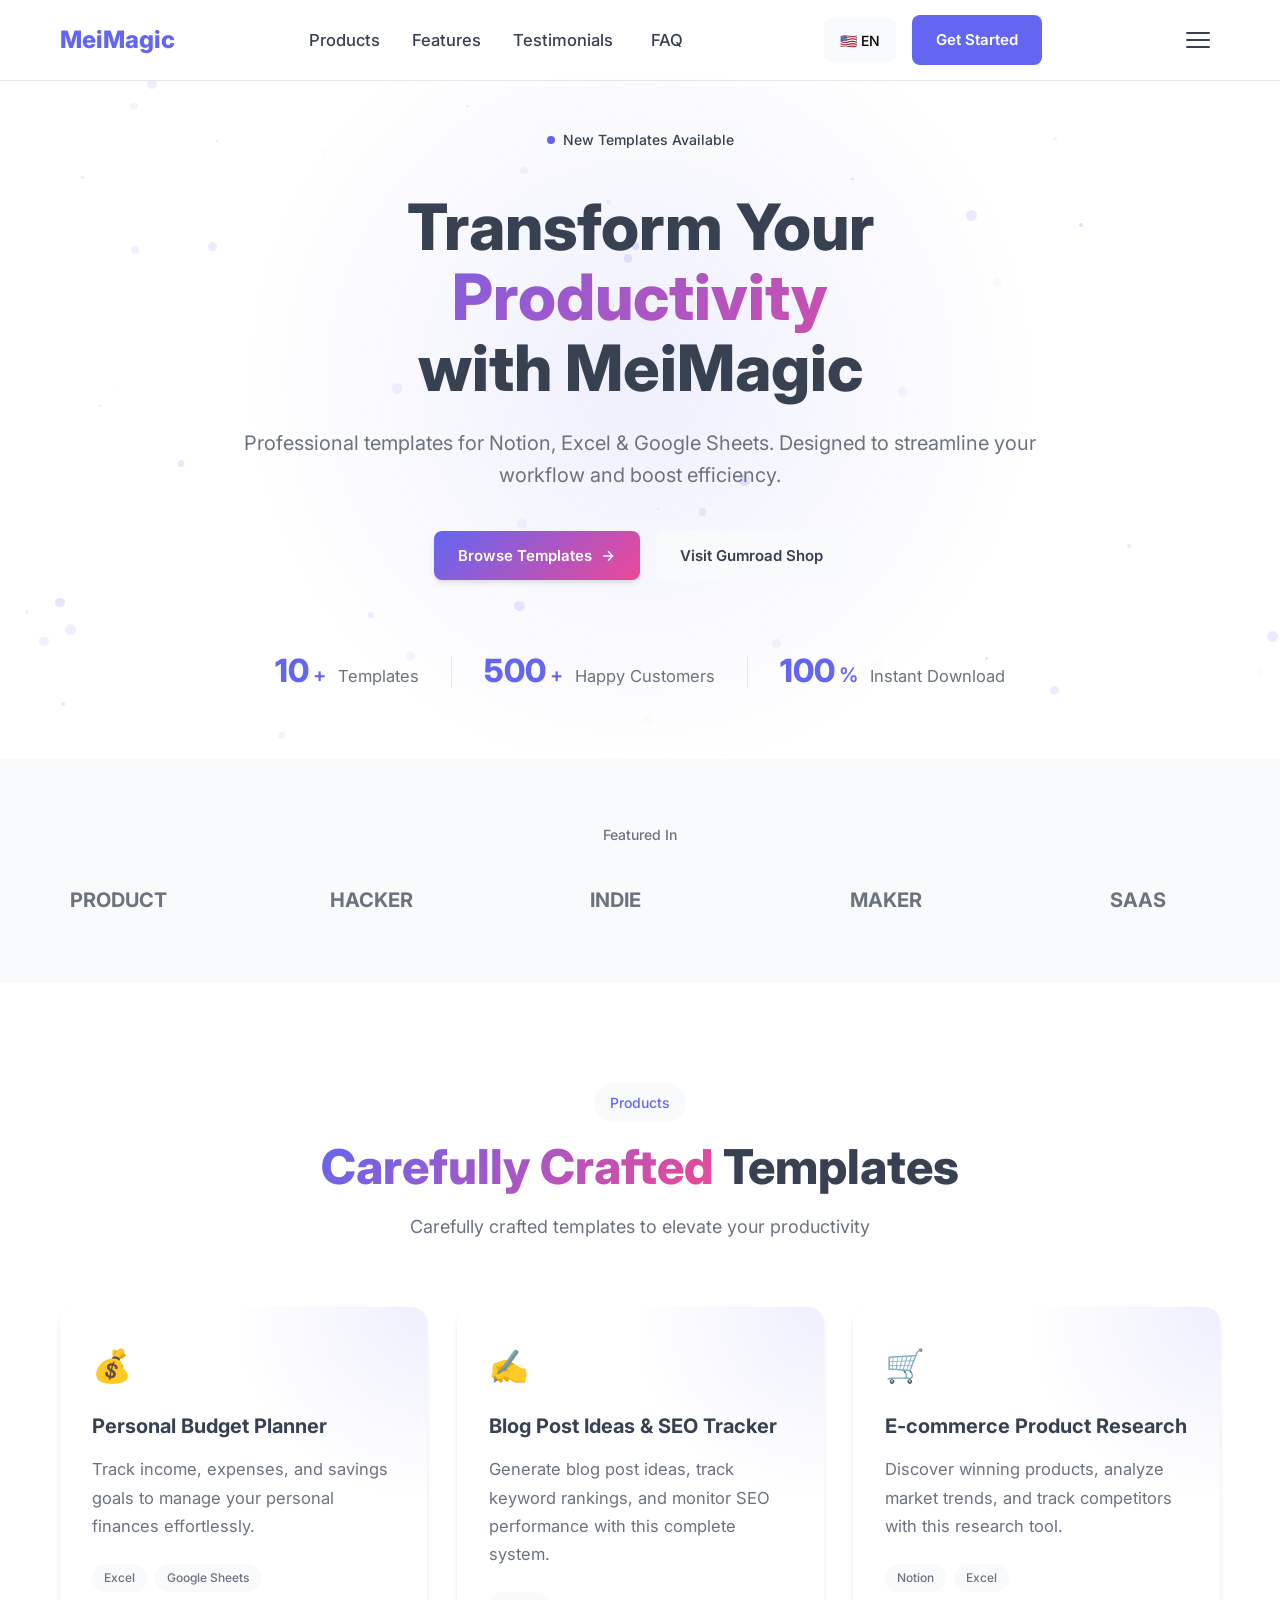
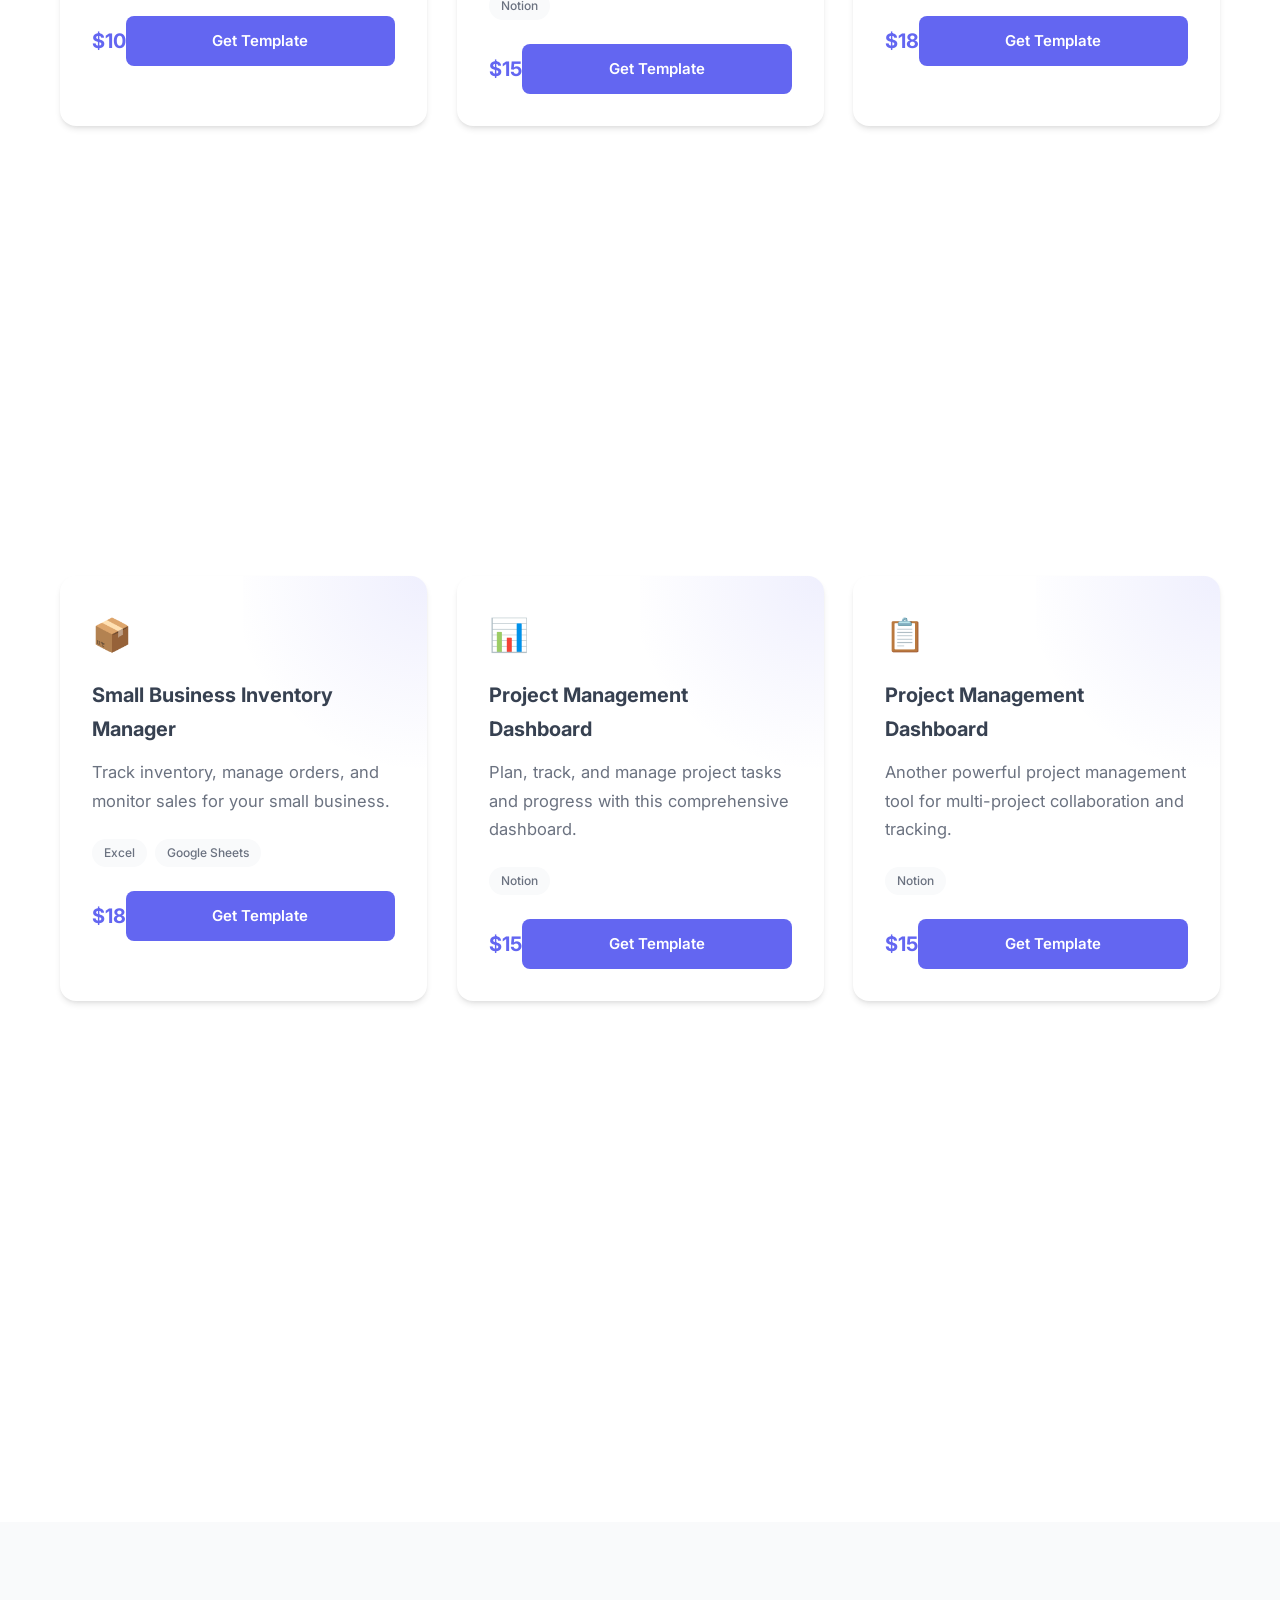
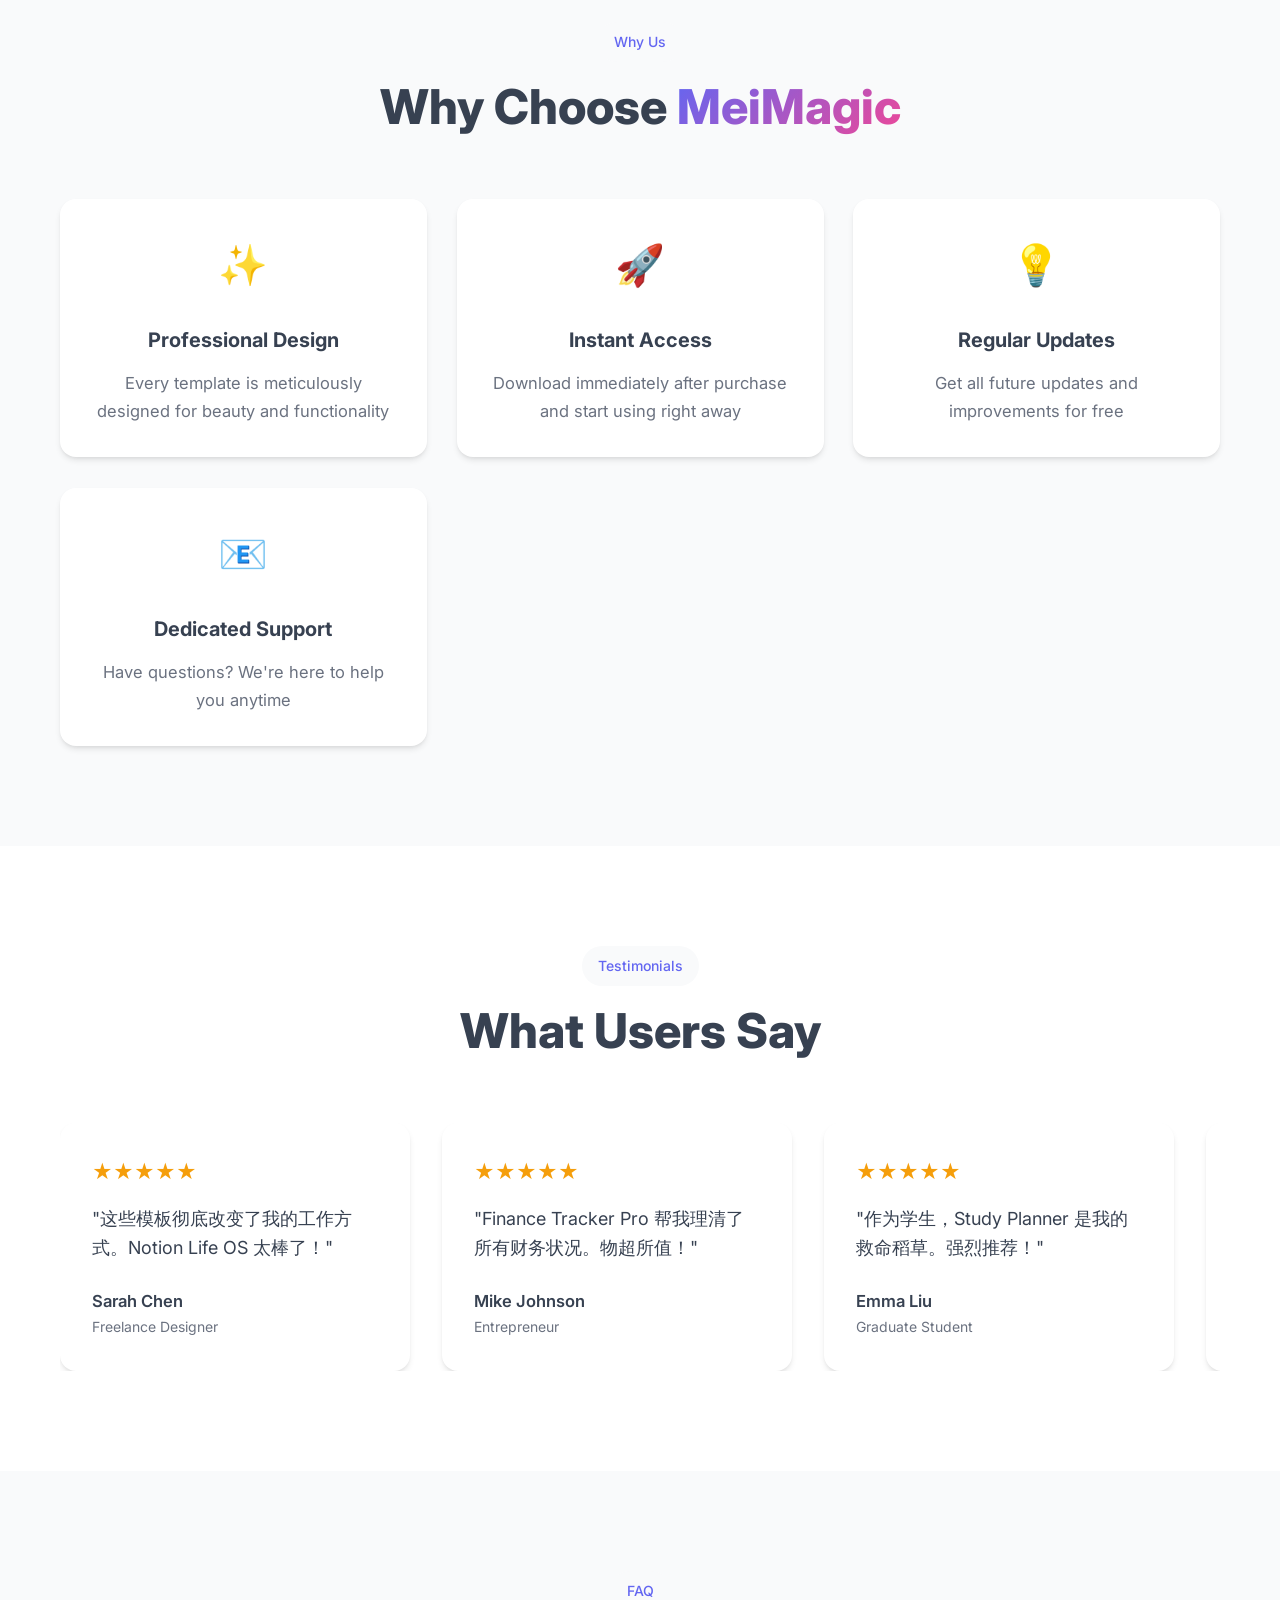
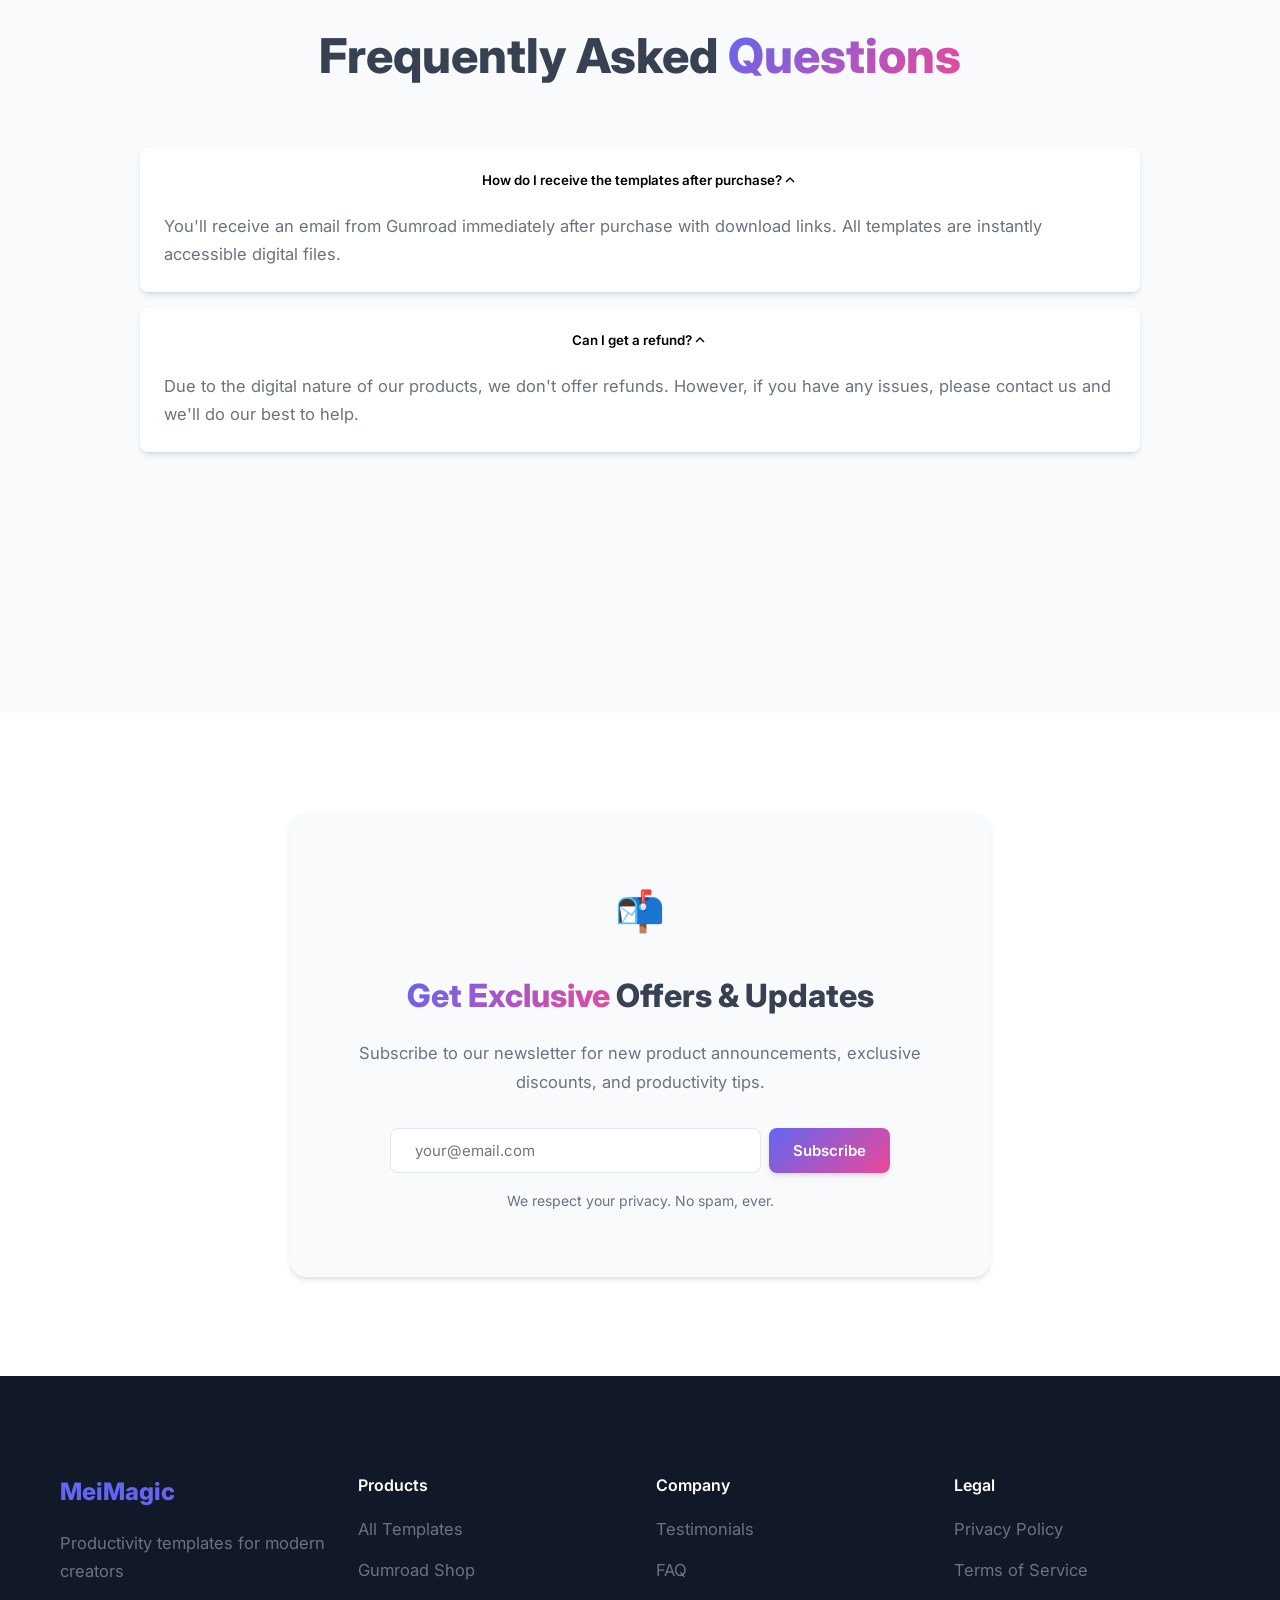
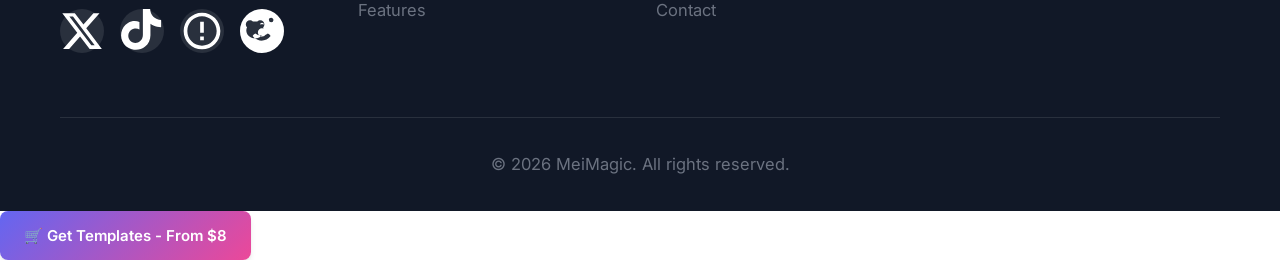
==== commit 8a53fcb5: "Fix product links - link to individual Gumroad product pages" ====
--- a/index.html
+++ b/index.html
@@ -139,136 +139,136 @@
             <div class="products-grid">
                 <div class="product-card scroll-reveal">
                     <div class="card-glow"></div>
-                    <div class="product-icon">📊</div>
-                    <h3 class="product-title" data-zh="财务追踪专业版" data-en="Finance Tracker Pro">Finance Tracker Pro</h3>
-                    <p class="product-desc" data-zh="完整的个人财务管理，自动分类和可视化报表。" data-en="Complete personal finance management with automated categorization and visual reports.">Complete personal finance management with automated categorization and visual reports.</p>
+                    <div class="product-icon">💰</div>
+                    <h3 class="product-title" data-zh="个人预算规划器" data-en="Personal Budget Planner">Personal Budget Planner</h3>
+                    <p class="product-desc" data-zh="追踪收入、支出和储蓄目标，轻松管理个人财务。" data-en="Track income, expenses, and savings goals to manage your personal finances effortlessly.">Track income, expenses, and savings goals to manage your personal finances effortlessly.</p>
                     <div class="product-tags">
                         <span class="tag">Excel</span>
                         <span class="tag" data-zh="谷歌表格" data-en="Google Sheets">Google Sheets</span>
                     </div>
                     <div class="product-footer">
-                        <span class="product-price">$12.99</span>
-                        <a href="https://meimagic.gumroad.com" target="_blank" rel="noopener" class="btn btn-product" data-zh="获取模板" data-en="Get Template">Get Template</a>
-                    </div>
-                </div>
-                <div class="product-card scroll-reveal">
-                    <div class="card-glow"></div>
-                    <div class="product-icon">📝</div>
-                    <h3 class="product-title" data-zh="Notion 人生操作系统" data-en="Notion Life OS">Notion Life OS</h3>
-                    <p class="product-desc" data-zh="一体化人生管理系统，整合目标、习惯、任务和笔记。" data-en="All-in-one life management system with goals, habits, tasks, and notes integration.">All-in-one life management system with goals, habits, tasks, and notes integration.</p>
-                    <div class="product-tags">
-                        <span class="tag">Notion</span>
-                    </div>
-                    <div class="product-footer">
-                        <span class="product-price">$15.99</span>
-                        <a href="https://meimagic.gumroad.com" target="_blank" rel="noopener" class="btn btn-product" data-zh="获取模板" data-en="Get Template">Get Template</a>
-                    </div>
-                </div>
-                <div class="product-card scroll-reveal">
-                    <div class="card-glow"></div>
-                    <div class="product-icon">📅</div>
-                    <h3 class="product-title" data-zh="内容日历" data-en="Content Calendar">Content Calendar</h3>
-                    <p class="product-desc" data-zh="规划、安排和追踪所有平台的社交媒体内容。" data-en="Plan, schedule, and track your social media content across all platforms.">Plan, schedule, and track your social media content across all platforms.</p>
+                        <span class="product-price">$10</span>
+                        <a href="https://meimagic.gumroad.com/l/dghugg" target="_blank" rel="noopener" class="btn btn-product" data-zh="获取模板" data-en="Get Template">Get Template</a>
+                    </div>
+                </div>
+                <div class="product-card scroll-reveal">
+                    <div class="card-glow"></div>
+                    <div class="product-icon">✍️</div>
+                    <h3 class="product-title" data-zh="博客创意与 SEO 追踪器" data-en="Blog Post Ideas & SEO Tracker">Blog Post Ideas & SEO Tracker</h3>
+                    <p class="product-desc" data-zh="生成博客创意、追踪关键词排名和 SEO 表现的完整系统。" data-en="Generate blog post ideas, track keyword rankings, and monitor SEO performance with this complete system.">Generate blog post ideas, track keyword rankings, and monitor SEO performance with this complete system.</p>
+                    <div class="product-tags">
+                        <span class="tag">Notion</span>
+                    </div>
+                    <div class="product-footer">
+                        <span class="product-price">$15</span>
+                        <a href="https://meimagic.gumroad.com/l/eviwj" target="_blank" rel="noopener" class="btn btn-product" data-zh="获取模板" data-en="Get Template">Get Template</a>
+                    </div>
+                </div>
+                <div class="product-card scroll-reveal">
+                    <div class="card-glow"></div>
+                    <div class="product-icon">🛒</div>
+                    <h3 class="product-title" data-zh="电商产品研究" data-en="E-commerce Product Research">E-commerce Product Research</h3>
+                    <p class="product-desc" data-zh="发现热销产品、分析市场趋势和追踪竞争对手的研究工具。" data-en="Discover winning products, analyze market trends, and track competitors with this research tool.">Discover winning products, analyze market trends, and track competitors with this research tool.</p>
                     <div class="product-tags">
                         <span class="tag">Notion</span>
                         <span class="tag">Excel</span>
                     </div>
                     <div class="product-footer">
-                        <span class="product-price">$9.99</span>
-                        <a href="https://meimagic.gumroad.com" target="_blank" rel="noopener" class="btn btn-product" data-zh="获取模板" data-en="Get Template">Get Template</a>
-                    </div>
-                </div>
-                <div class="product-card scroll-reveal">
-                    <div class="card-glow"></div>
-                    <div class="product-icon">🎯</div>
-                    <h3 class="product-title" data-zh="目标追踪终极版" data-en="Goal Tracker Ultimate">Goal Tracker Ultimate</h3>
-                    <p class="product-desc" data-zh="使用成熟的框架和进度可视化来设定、追踪和实现目标。" data-en="Set, track, and achieve your goals with proven frameworks and progress visualization.">Set, track, and achieve your goals with proven frameworks and progress visualization.</p>
-                    <div class="product-tags">
-                        <span class="tag">Notion</span>
-                    </div>
-                    <div class="product-footer">
-                        <span class="product-price">$11.99</span>
-                        <a href="https://meimagic.gumroad.com" target="_blank" rel="noopener" class="btn btn-product" data-zh="获取模板" data-en="Get Template">Get Template</a>
-                    </div>
-                </div>
-                <div class="product-card scroll-reveal">
-                    <div class="card-glow"></div>
-                    <div class="product-icon">💼</div>
-                    <h3 class="product-title" data-zh="商业仪表盘" data-en="Business Dashboard">Business Dashboard</h3>
-                    <p class="product-desc" data-zh="综合业务指标仪表盘，包含 KPI 追踪和分析。" data-en="Comprehensive business metrics dashboard with KPI tracking and analytics.">Comprehensive business metrics dashboard with KPI tracking and analytics.</p>
+                        <span class="product-price">$18</span>
+                        <a href="https://meimagic.gumroad.com/l/omqaw" target="_blank" rel="noopener" class="btn btn-product" data-zh="获取模板" data-en="Get Template">Get Template</a>
+                    </div>
+                </div>
+                <div class="product-card scroll-reveal">
+                    <div class="card-glow"></div>
+                    <div class="product-icon">🏋️</div>
+                    <h3 class="product-title" data-zh="健身与锻炼追踪器" data-en="Fitness & Workout Tracker">Fitness & Workout Tracker</h3>
+                    <p class="product-desc" data-zh="记录锻炼、追踪进度和实现健身目标的完整系统。" data-en="Log workouts, track progress, and achieve your fitness goals with this complete system.">Log workouts, track progress, and achieve your fitness goals with this complete system.</p>
+                    <div class="product-tags">
+                        <span class="tag">Notion</span>
+                    </div>
+                    <div class="product-footer">
+                        <span class="product-price">$12</span>
+                        <a href="https://meimagic.gumroad.com/l/jbsjpx" target="_blank" rel="noopener" class="btn btn-product" data-zh="获取模板" data-en="Get Template">Get Template</a>
+                    </div>
+                </div>
+                <div class="product-card scroll-reveal">
+                    <div class="card-glow"></div>
+                    <div class="product-icon">👥</div>
+                    <h3 class="product-title" data-zh="CRM 客户管理器" data-en="CRM Customer Manager">CRM Customer Manager</h3>
+                    <p class="product-desc" data-zh="管理客户关系、追踪互动和销售管道的完整 CRM 系统。" data-en="Manage customer relationships, track interactions, and sales pipelines with this complete CRM system.">Manage customer relationships, track interactions, and sales pipelines with this complete CRM system.</p>
                     <div class="product-tags">
                         <span class="tag" data-zh="谷歌表格" data-en="Google Sheets">Google Sheets</span>
                     </div>
                     <div class="product-footer">
-                        <span class="product-price">$18.99</span>
-                        <a href="https://meimagic.gumroad.com" target="_blank" rel="noopener" class="btn btn-product" data-zh="获取模板" data-en="Get Template">Get Template</a>
-                    </div>
-                </div>
-                <div class="product-card scroll-reveal">
-                    <div class="card-glow"></div>
-                    <div class="product-icon">📚</div>
-                    <h3 class="product-title" data-zh="学习计划" data-en="Study Planner">Study Planner</h3>
-                    <p class="product-desc" data-zh="组织学习计划、笔记和作业的 comprehensive 系统。" data-en="Organize your study schedule, notes, and assignments with this comprehensive system.">Organize your study schedule, notes, and assignments with this comprehensive system.</p>
-                    <div class="product-tags">
-                        <span class="tag">Notion</span>
-                    </div>
-                    <div class="product-footer">
-                        <span class="product-price">$8.99</span>
-                        <a href="https://meimagic.gumroad.com" target="_blank" rel="noopener" class="btn btn-product" data-zh="获取模板" data-en="Get Template">Get Template</a>
-                    </div>
-                </div>
-                <div class="product-card scroll-reveal">
-                    <div class="card-glow"></div>
-                    <div class="product-icon">🏋️</div>
-                    <h3 class="product-title" data-zh="健身追踪器" data-en="Fitness Tracker">Fitness Tracker</h3>
-                    <p class="product-desc" data-zh="追踪锻炼、营养和健身目标进度。" data-en="Track workouts, nutrition, and progress towards your fitness goals.">Track workouts, nutrition, and progress towards your fitness goals.</p>
+                        <span class="product-price">$20</span>
+                        <a href="https://meimagic.gumroad.com/l/obsst" target="_blank" rel="noopener" class="btn btn-product" data-zh="获取模板" data-en="Get Template">Get Template</a>
+                    </div>
+                </div>
+                <div class="product-card scroll-reveal">
+                    <div class="card-glow"></div>
+                    <div class="product-icon">🍽️</div>
+                    <h3 class="product-title" data-zh="膳食计划与购物清单" data-en="Meal Planning & Grocery List">Meal Planning & Grocery List</h3>
+                    <p class="product-desc" data-zh="计划每周膳食、生成购物清单和追踪营养摄入。" data-en="Plan weekly meals, generate grocery lists, and track nutrition intake with ease.">Plan weekly meals, generate grocery lists, and track nutrition intake with ease.</p>
+                    <div class="product-tags">
+                        <span class="tag">Notion</span>
+                    </div>
+                    <div class="product-footer">
+                        <span class="product-price">$8</span>
+                        <a href="https://meimagic.gumroad.com/l/zwpnys" target="_blank" rel="noopener" class="btn btn-product" data-zh="获取模板" data-en="Get Template">Get Template</a>
+                    </div>
+                </div>
+                <div class="product-card scroll-reveal">
+                    <div class="card-glow"></div>
+                    <div class="product-icon">📦</div>
+                    <h3 class="product-title" data-zh="小型企业库存管理器" data-en="Small Business Inventory Manager">Small Business Inventory Manager</h3>
+                    <p class="product-desc" data-zh="追踪库存、管理订单和监控小企业销售。" data-en="Track inventory, manage orders, and monitor sales for your small business.">Track inventory, manage orders, and monitor sales for your small business.</p>
                     <div class="product-tags">
                         <span class="tag">Excel</span>
                         <span class="tag" data-zh="谷歌表格" data-en="Google Sheets">Google Sheets</span>
                     </div>
                     <div class="product-footer">
-                        <span class="product-price">$10.99</span>
-                        <a href="https://meimagic.gumroad.com" target="_blank" rel="noopener" class="btn btn-product" data-zh="获取模板" data-en="Get Template">Get Template</a>
-                    </div>
-                </div>
-                <div class="product-card scroll-reveal">
-                    <div class="card-glow"></div>
-                    <div class="product-icon">📖</div>
-                    <h3 class="product-title" data-zh="阅读清单管理" data-en="Reading List Manager">Reading List Manager</h3>
-                    <p class="product-desc" data-zh="组织阅读清单、追踪进度和记录关键见解。" data-en="Organize your reading list, track progress, and capture key insights.">Organize your reading list, track progress, and capture key insights.</p>
-                    <div class="product-tags">
-                        <span class="tag">Notion</span>
-                    </div>
-                    <div class="product-footer">
-                        <span class="product-price">$7.99</span>
-                        <a href="https://meimagic.gumroad.com" target="_blank" rel="noopener" class="btn btn-product" data-zh="获取模板" data-en="Get Template">Get Template</a>
-                    </div>
-                </div>
-                <div class="product-card scroll-reveal">
-                    <div class="card-glow"></div>
-                    <div class="product-icon">🎨</div>
-                    <h3 class="product-title" data-zh="创意项目中心" data-en="Creative Project Hub">Creative Project Hub</h3>
-                    <p class="product-desc" data-zh="使用可视化看板管理创意项目，从构思到完成。" data-en="Manage creative projects from ideation to completion with visual boards.">Manage creative projects from ideation to completion with visual boards.</p>
-                    <div class="product-tags">
-                        <span class="tag">Notion</span>
-                    </div>
-                    <div class="product-footer">
-                        <span class="product-price">$13.99</span>
-                        <a href="https://meimagic.gumroad.com" target="_blank" rel="noopener" class="btn btn-product" data-zh="获取模板" data-en="Get Template">Get Template</a>
-                    </div>
-                </div>
-                <div class="product-card scroll-reveal">
-                    <div class="card-glow"></div>
-                    <div class="product-icon">📈</div>
-                    <h3 class="product-title" data-zh="投资组合追踪" data-en="Investment Portfolio">Investment Portfolio</h3>
-                    <p class="product-desc" data-zh="追踪投资、分析表现和规划财务未来。" data-en="Track investments, analyze performance, and plan your financial future.">Track investments, analyze performance, and plan your financial future.</p>
-                    <div class="product-tags">
+                        <span class="product-price">$18</span>
+                        <a href="https://meimagic.gumroad.com/l/nqbobt" target="_blank" rel="noopener" class="btn btn-product" data-zh="获取模板" data-en="Get Template">Get Template</a>
+                    </div>
+                </div>
+                <div class="product-card scroll-reveal">
+                    <div class="card-glow"></div>
+                    <div class="product-icon">📊</div>
+                    <h3 class="product-title" data-zh="项目管理仪表盘" data-en="Project Management Dashboard">Project Management Dashboard</h3>
+                    <p class="product-desc" data-zh="规划、追踪和管理项目任务与进度的综合仪表盘。" data-en="Plan, track, and manage project tasks and progress with this comprehensive dashboard.">Plan, track, and manage project tasks and progress with this comprehensive dashboard.</p>
+                    <div class="product-tags">
+                        <span class="tag">Notion</span>
+                    </div>
+                    <div class="product-footer">
+                        <span class="product-price">$15</span>
+                        <a href="https://meimagic.gumroad.com/l/jqjxgp" target="_blank" rel="noopener" class="btn btn-product" data-zh="获取模板" data-en="Get Template">Get Template</a>
+                    </div>
+                </div>
+                <div class="product-card scroll-reveal">
+                    <div class="card-glow"></div>
+                    <div class="product-icon">📋</div>
+                    <h3 class="product-title" data-zh="项目管理仪表盘" data-en="Project Management Dashboard">Project Management Dashboard</h3>
+                    <p class="product-desc" data-zh="另一个强大的项目管理工具，适合多项目协作和追踪。" data-en="Another powerful project management tool for multi-project collaboration and tracking.">Another powerful project management tool for multi-project collaboration and tracking.</p>
+                    <div class="product-tags">
+                        <span class="tag">Notion</span>
+                    </div>
+                    <div class="product-footer">
+                        <span class="product-price">$15</span>
+                        <a href="https://meimagic.gumroad.com/l/zkcwj" target="_blank" rel="noopener" class="btn btn-product" data-zh="获取模板" data-en="Get Template">Get Template</a>
+                    </div>
+                </div>
+                <div class="product-card scroll-reveal">
+                    <div class="card-glow"></div>
+                    <div class="product-icon">🎁</div>
+                    <h3 class="product-title" data-zh="更多惊喜模板" data-en="More Coming Soon">More Coming Soon</h3>
+                    <p class="product-desc" data-zh="更多优质模板即将上线！请关注我们的 Gumroad 店铺获取最新更新。" data-en="More premium templates coming soon! Follow our Gumroad shop for the latest updates.">More premium templates coming soon! Follow our Gumroad shop for the latest updates.</p>
+                    <div class="product-tags">
+                        <span class="tag">Notion</span>
                         <span class="tag">Excel</span>
-                        <span class="tag" data-zh="谷歌表格" data-en="Google Sheets">Google Sheets</span>
-                    </div>
-                    <div class="product-footer">
-                        <span class="product-price">$16.99</span>
-                        <a href="https://meimagic.gumroad.com" target="_blank" rel="noopener" class="btn btn-product" data-zh="获取模板" data-en="Get Template">Get Template</a>
+                    </div>
+                    <div class="product-footer">
+                        <span class="product-price">$?</span>
+                        <a href="https://meimagic.gumroad.com" target="_blank" rel="noopener" class="btn btn-product" data-zh="访问店铺" data-en="Visit Shop">Visit Shop</a>
                     </div>
                 </div>
             </div>
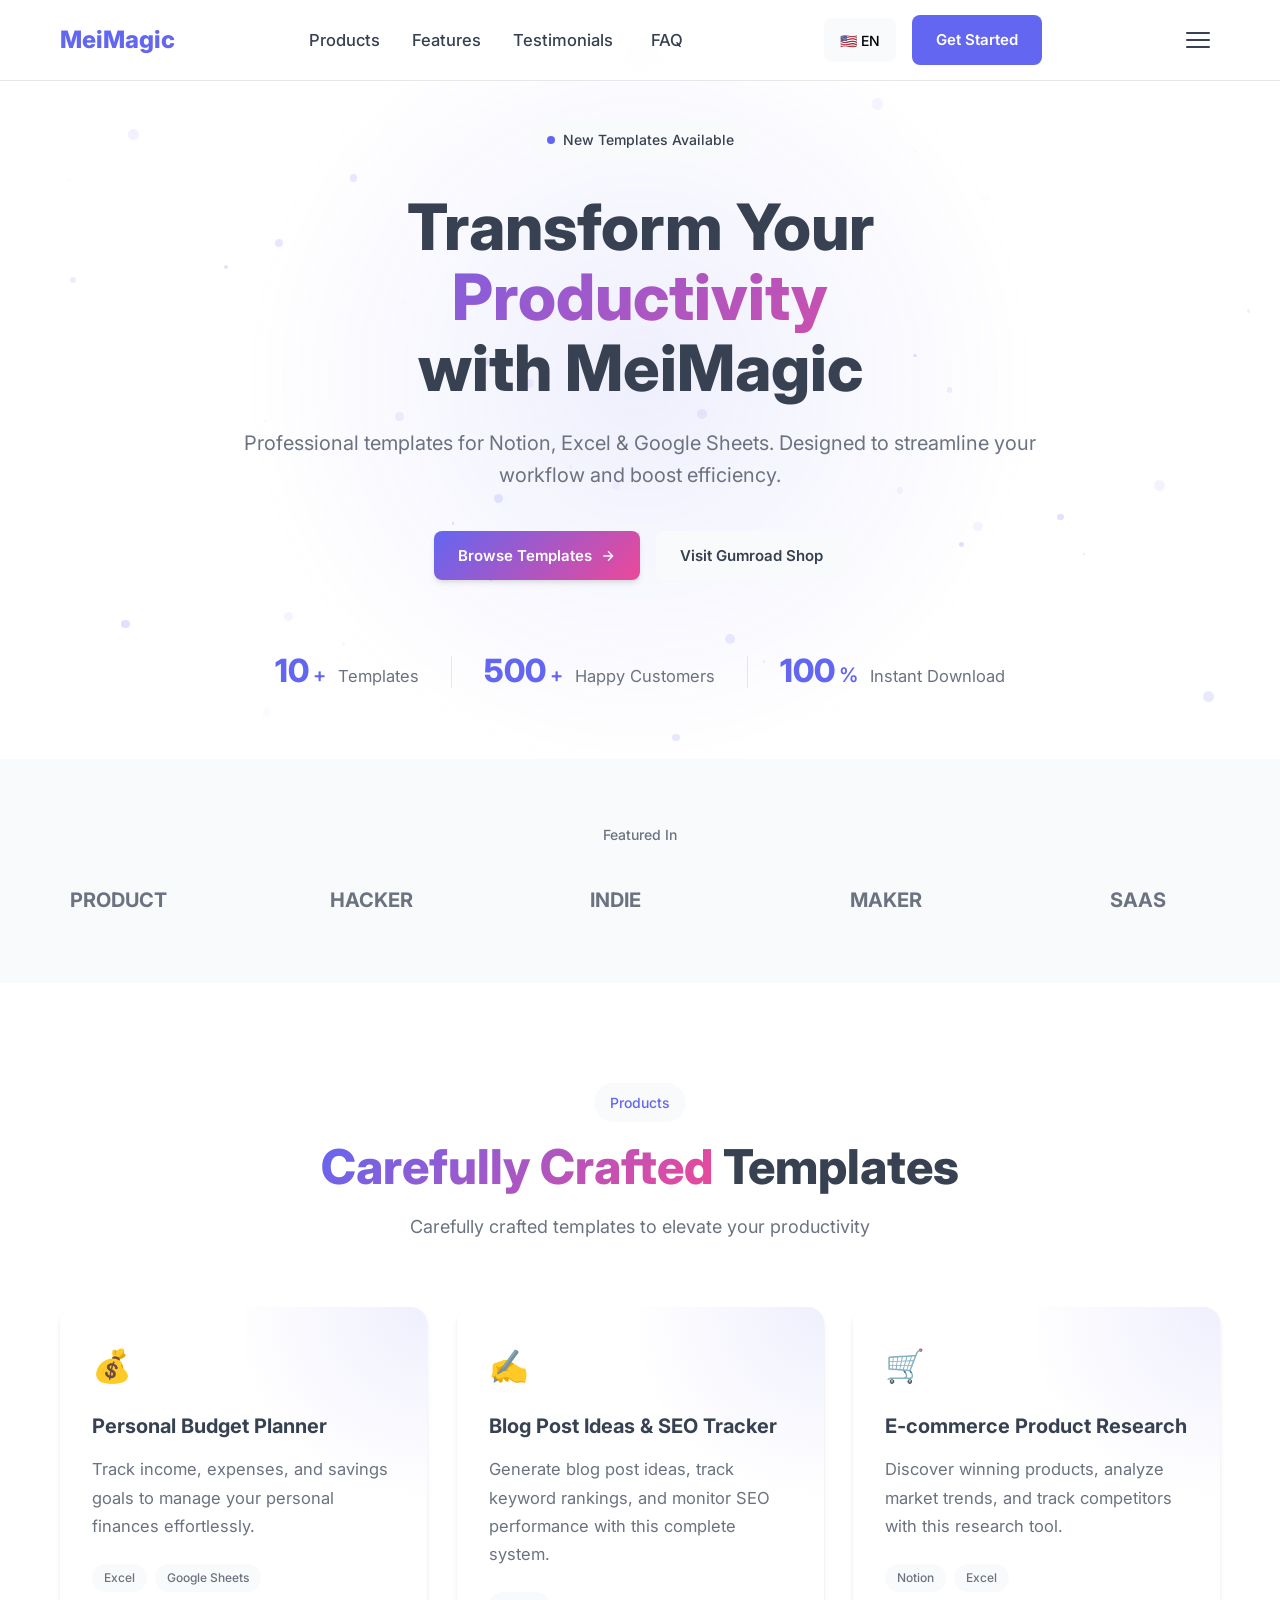
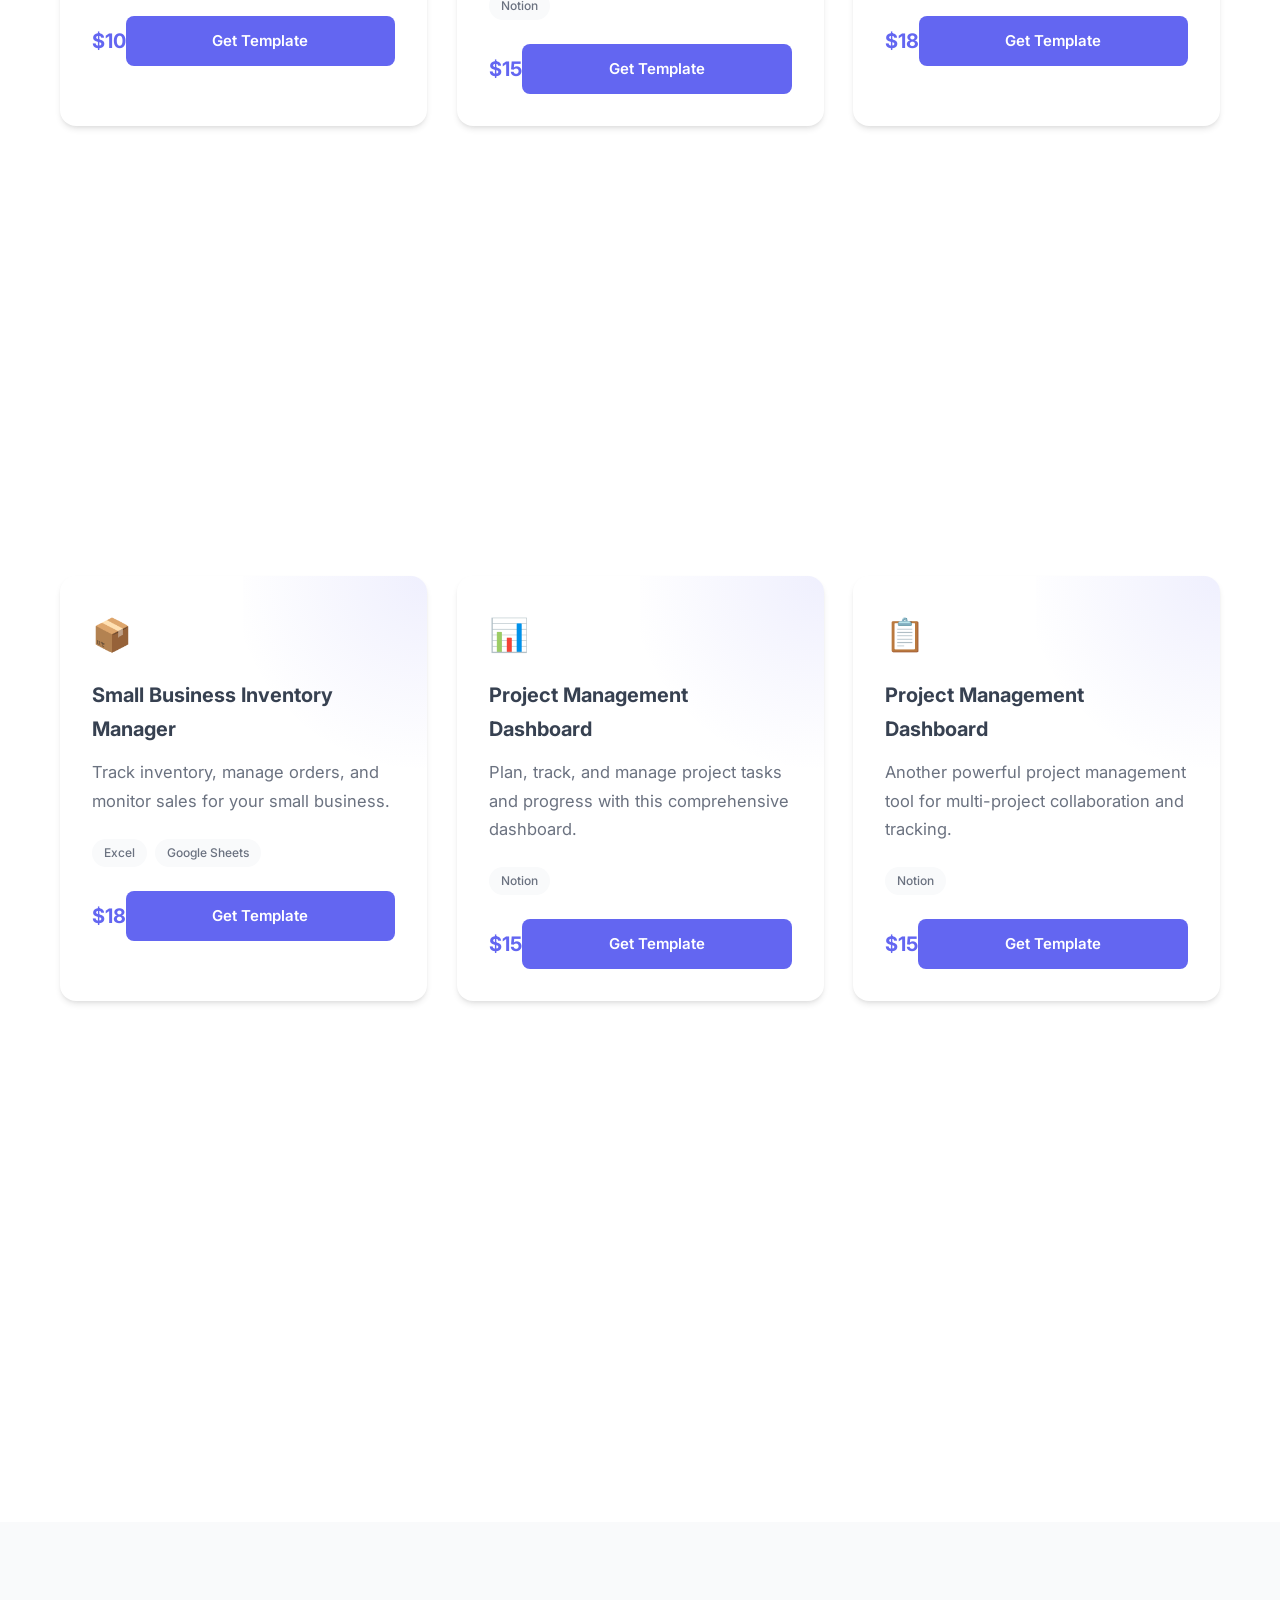
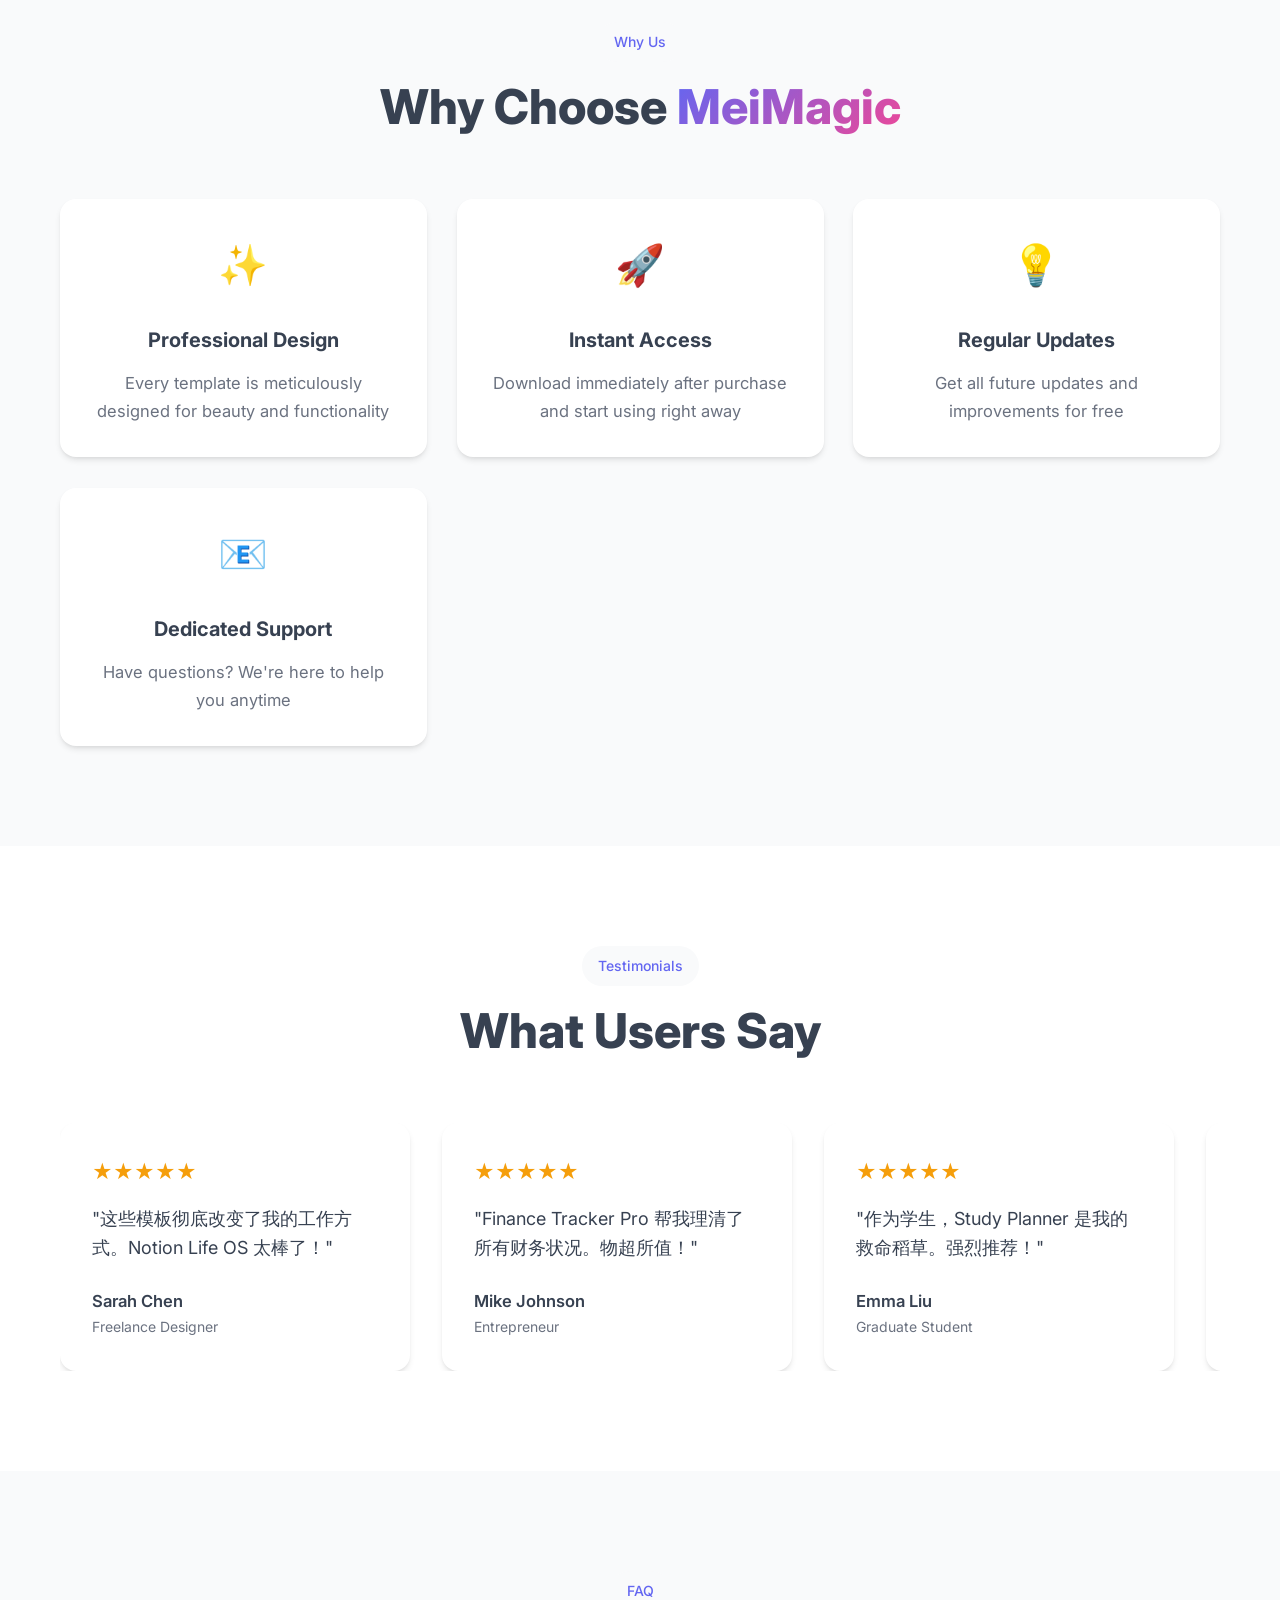
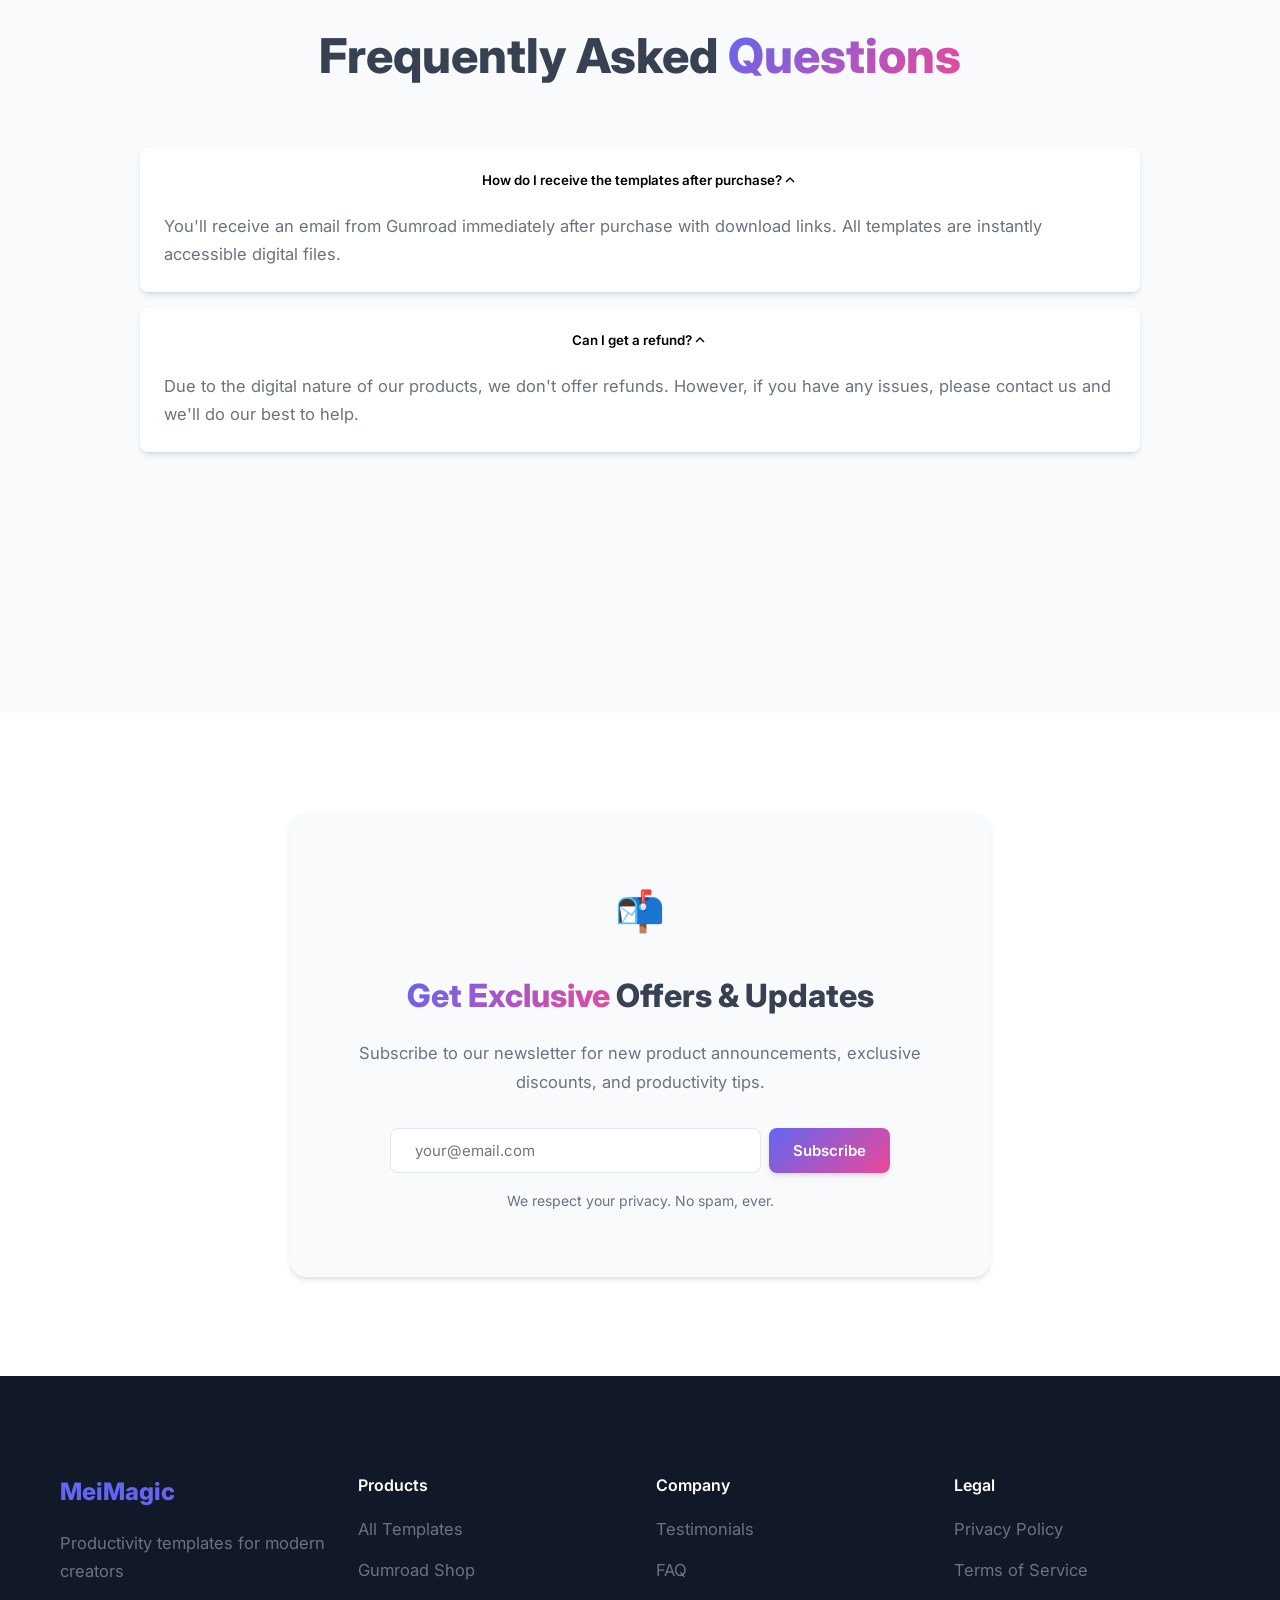
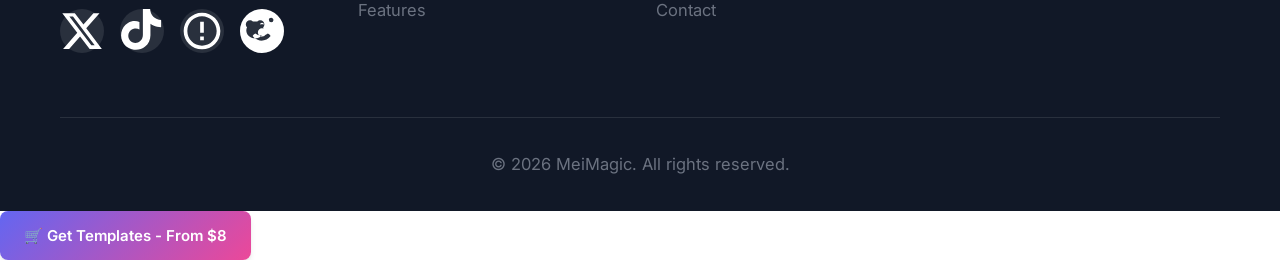
==== commit 0fba1d4e: "Add OAuth callback handler to index.html" ====
--- a/index.html
+++ b/index.html
@@ -481,5 +481,19 @@
         </a>
     </div>
     <script src="script.js" defer></script>
+    <script>
+        // Handle TikTok OAuth callback
+        const urlParams = new URLSearchParams(window.location.search);
+        if (urlParams.has('code') && window.location.pathname === '/') {
+            // Create a hidden div to show the callback result
+            const callbackDiv = document.createElement('div');
+            callbackDiv.style.cssText = 'position: fixed; top: 0; left: 0; width: 100%; background: #4ade80; color: white; padding: 20px; text-align: center; z-index: 10000;';
+            callbackDiv.innerHTML = '<h3>✅ TikTok Shop Authorization Successful!</h3><p>Authorization code received. Please copy this code and provide it to your application:</p><div style="background: rgba(0,0,0,0.2); padding: 10px; margin: 10px; border-radius: 5px; word-break: break-all;">' + urlParams.get('code') + '</div>';
+            document.body.appendChild(callbackDiv);
+            
+            // Also log to console for easy copying
+            console.log('TikTok OAuth Code:', urlParams.get('code'));
+        }
+    </script>
 </body>
 </html>
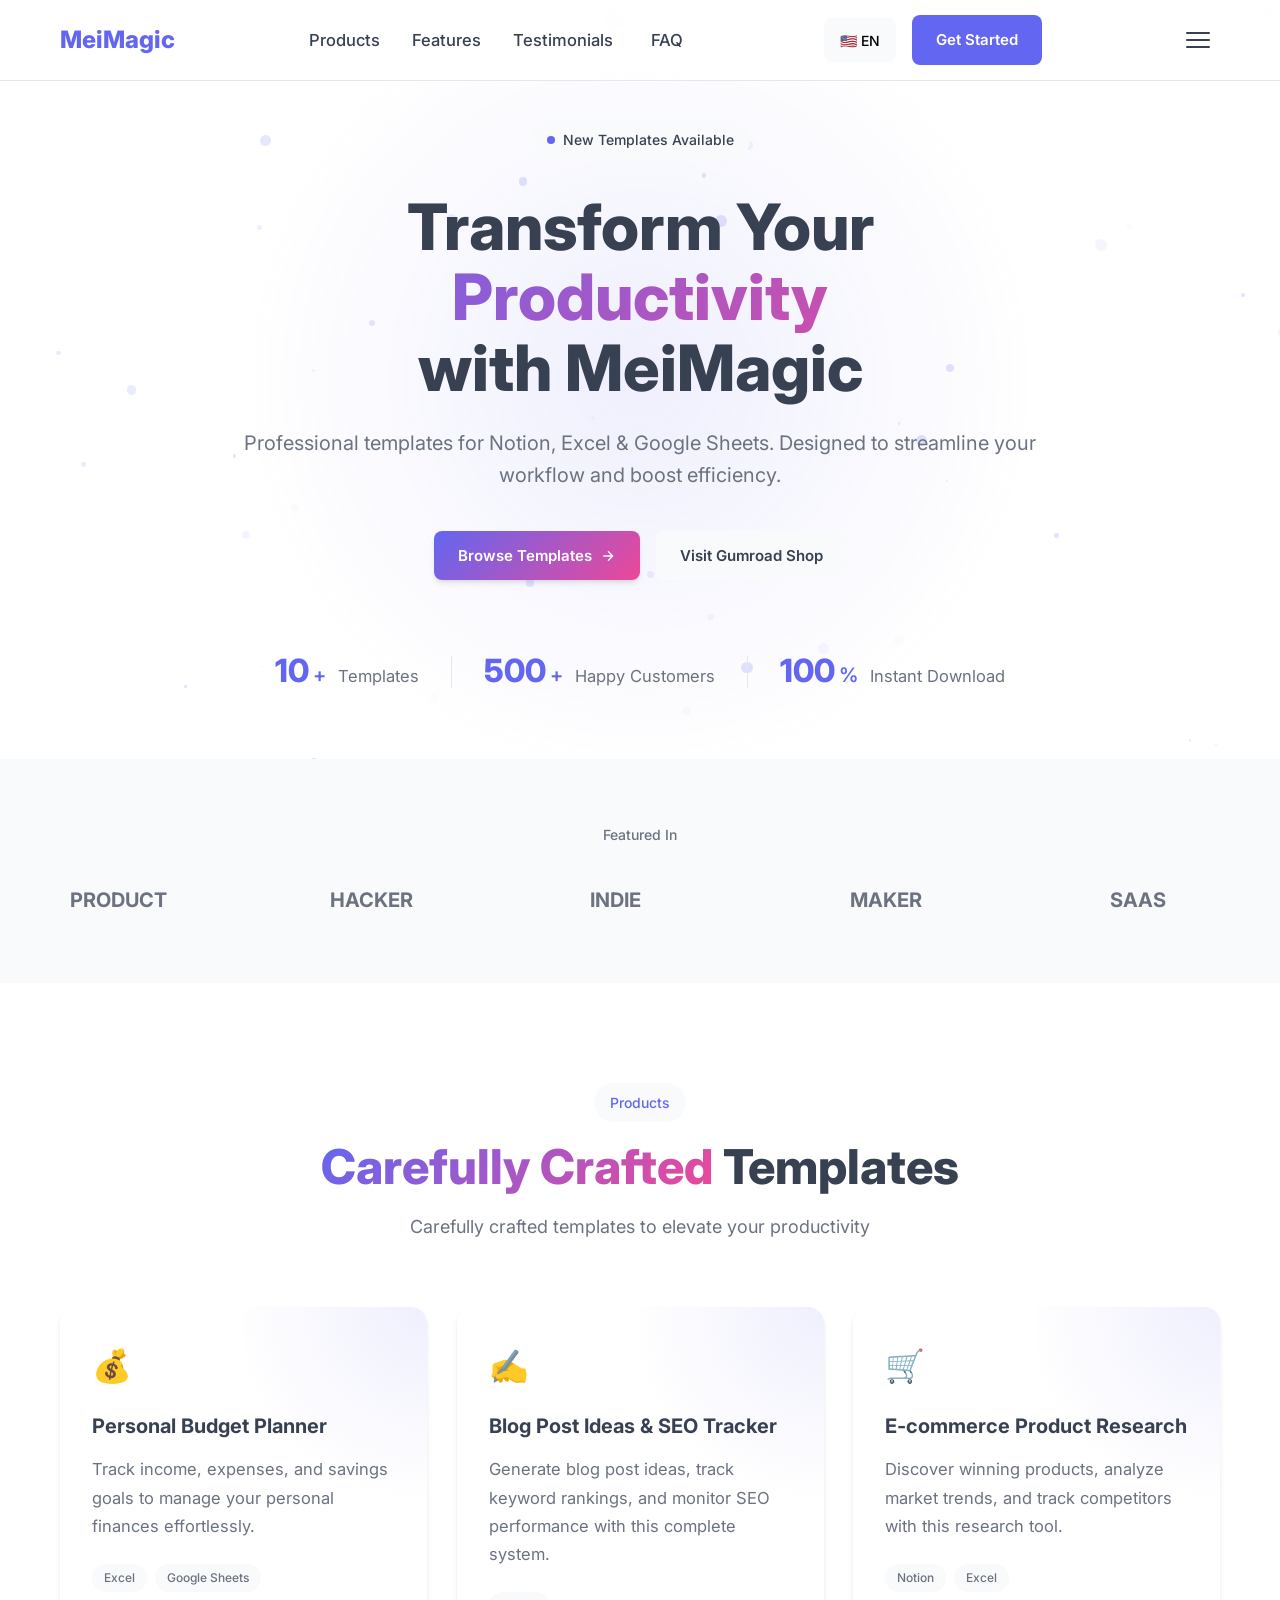
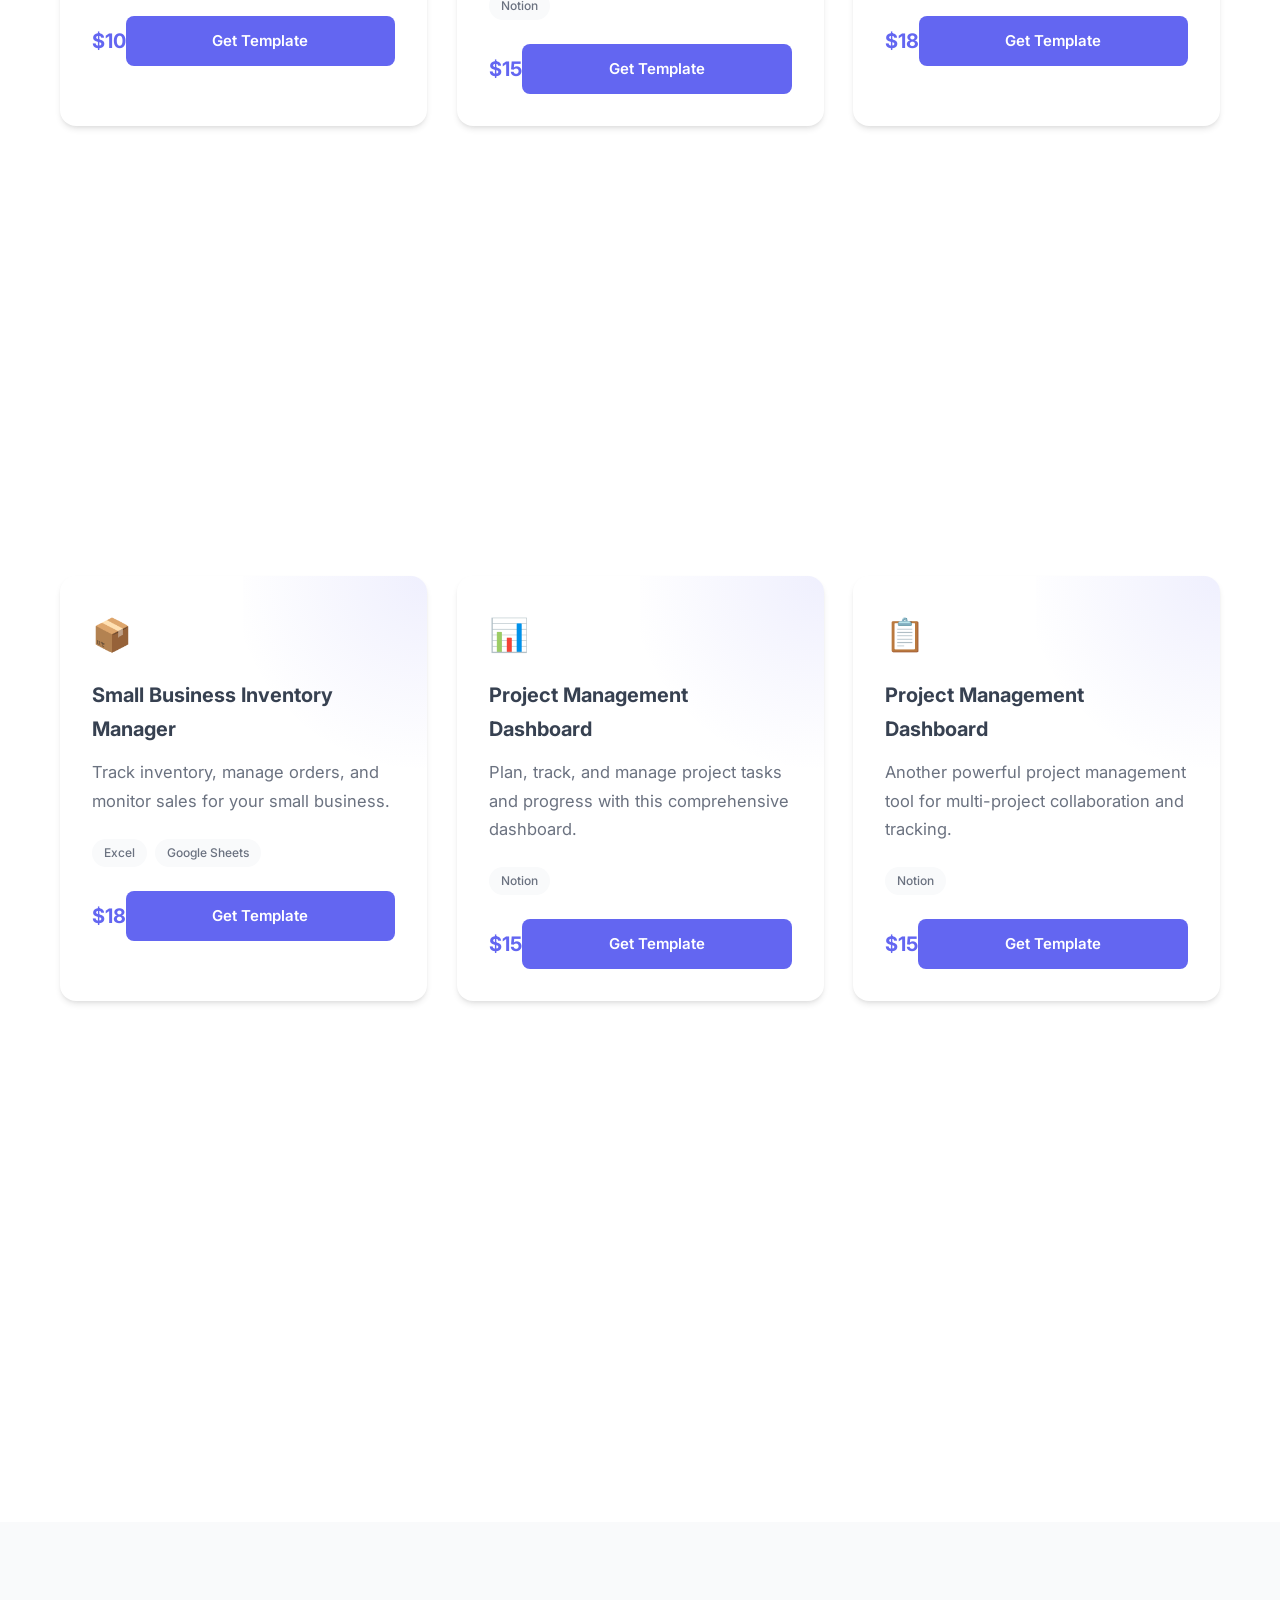
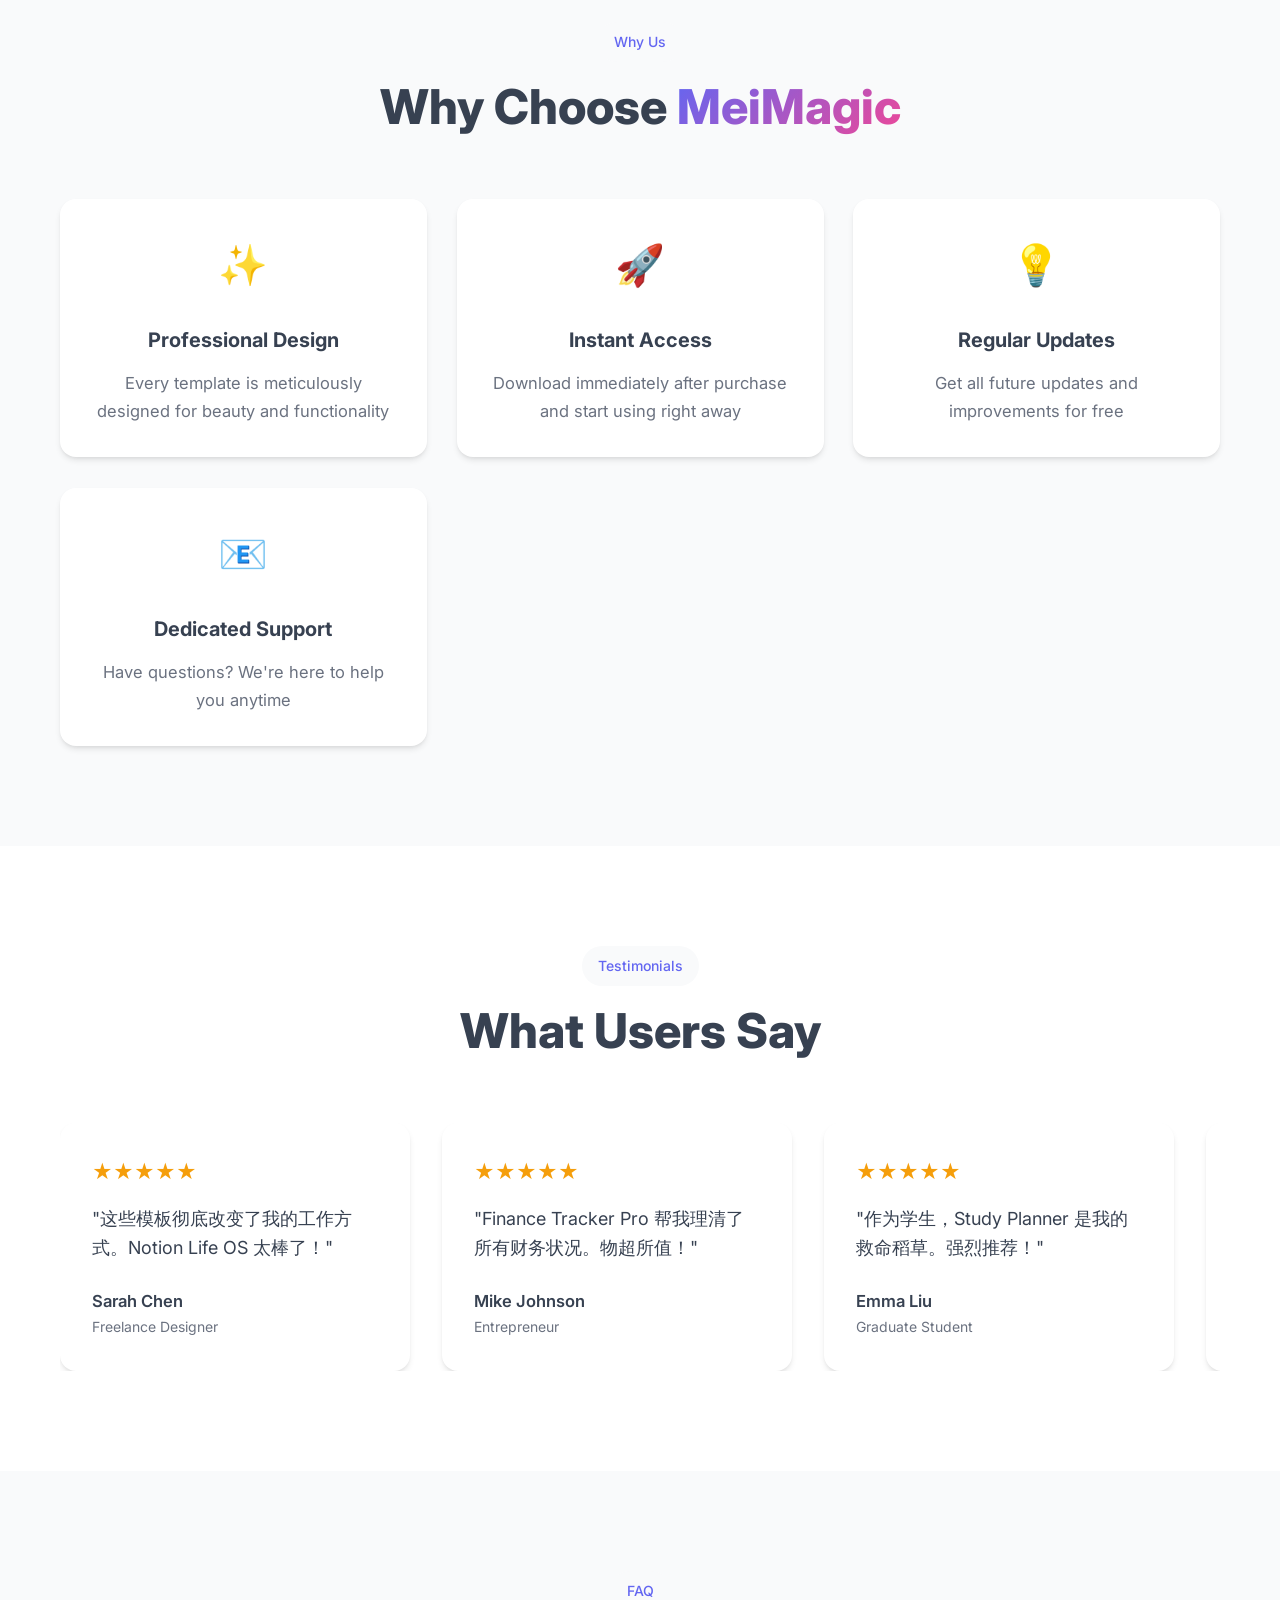
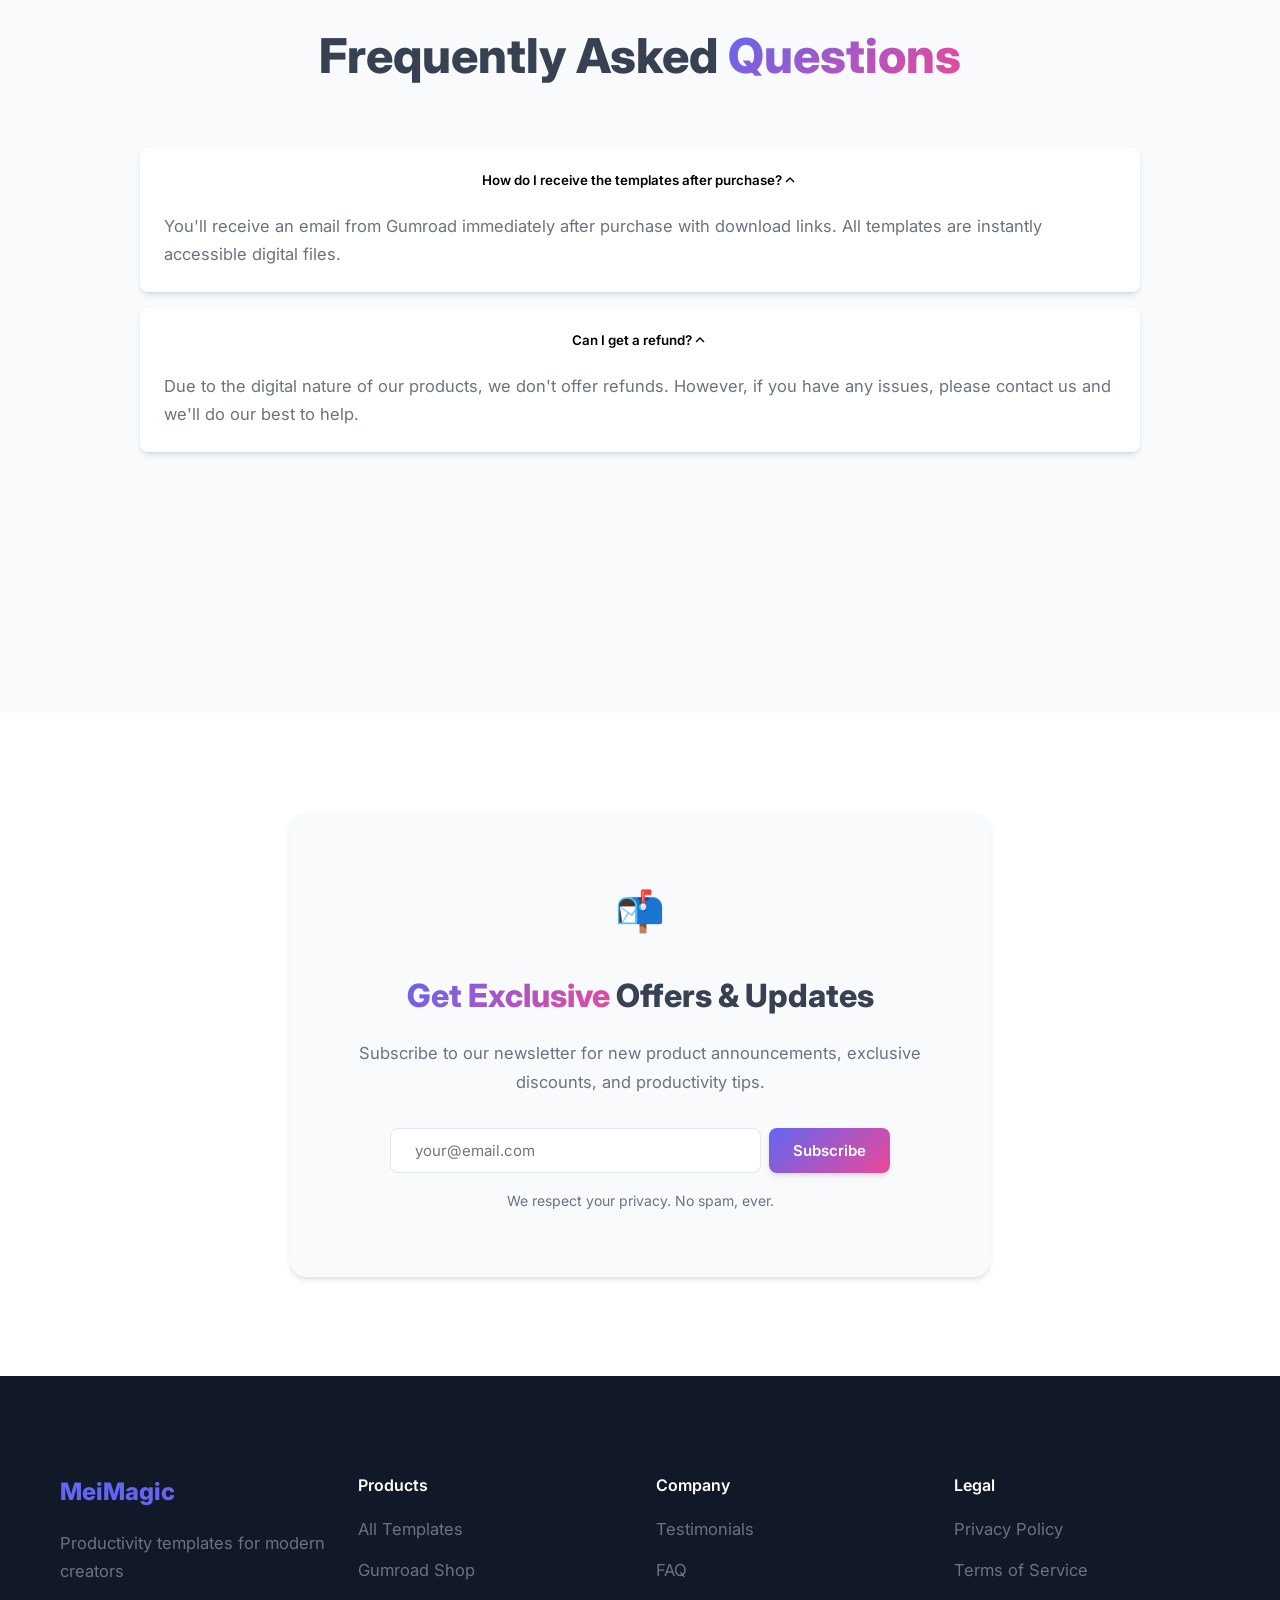
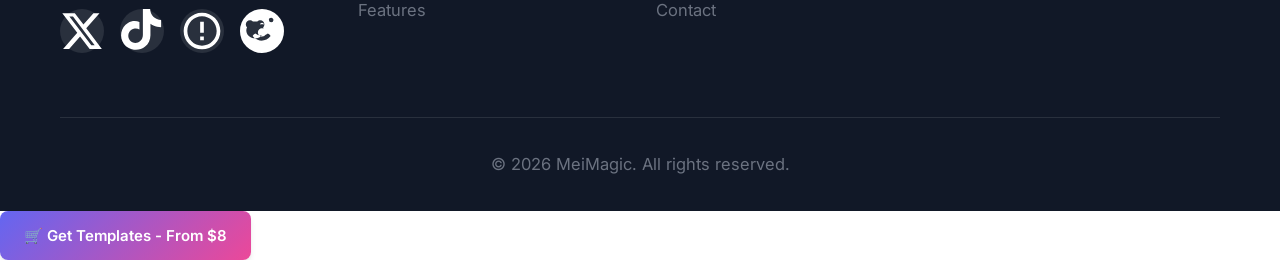
==== commit d44f01d5: "更新 Gumroad 产品链接 (3 个)" ====
--- a/index.html
+++ b/index.html
@@ -148,7 +148,7 @@
                     </div>
                     <div class="product-footer">
                         <span class="product-price">$10</span>
-                        <a href="https://meimagic.gumroad.com/l/dghugg" target="_blank" rel="noopener" class="btn btn-product" data-zh="获取模板" data-en="Get Template">Get Template</a>
+                        <a href="https://meimagic.gumroad.com/l/dghugq" target="_blank" rel="noopener" class="btn btn-product" data-zh="获取模板" data-en="Get Template">Get Template</a>
                     </div>
                 </div>
                 <div class="product-card scroll-reveal">
@@ -188,7 +188,7 @@
                     </div>
                     <div class="product-footer">
                         <span class="product-price">$12</span>
-                        <a href="https://meimagic.gumroad.com/l/jbsjpx" target="_blank" rel="noopener" class="btn btn-product" data-zh="获取模板" data-en="Get Template">Get Template</a>
+                        <a href="https://meimagic.gumroad.com/l/jbsipx" target="_blank" rel="noopener" class="btn btn-product" data-zh="获取模板" data-en="Get Template">Get Template</a>
                     </div>
                 </div>
                 <div class="product-card scroll-reveal">
@@ -241,7 +241,7 @@
                     </div>
                     <div class="product-footer">
                         <span class="product-price">$15</span>
-                        <a href="https://meimagic.gumroad.com/l/jqjxgp" target="_blank" rel="noopener" class="btn btn-product" data-zh="获取模板" data-en="Get Template">Get Template</a>
+                        <a href="https://meimagic.gumroad.com/l/ejxgp" target="_blank" rel="noopener" class="btn btn-product" data-zh="获取模板" data-en="Get Template">Get Template</a>
                     </div>
                 </div>
                 <div class="product-card scroll-reveal">
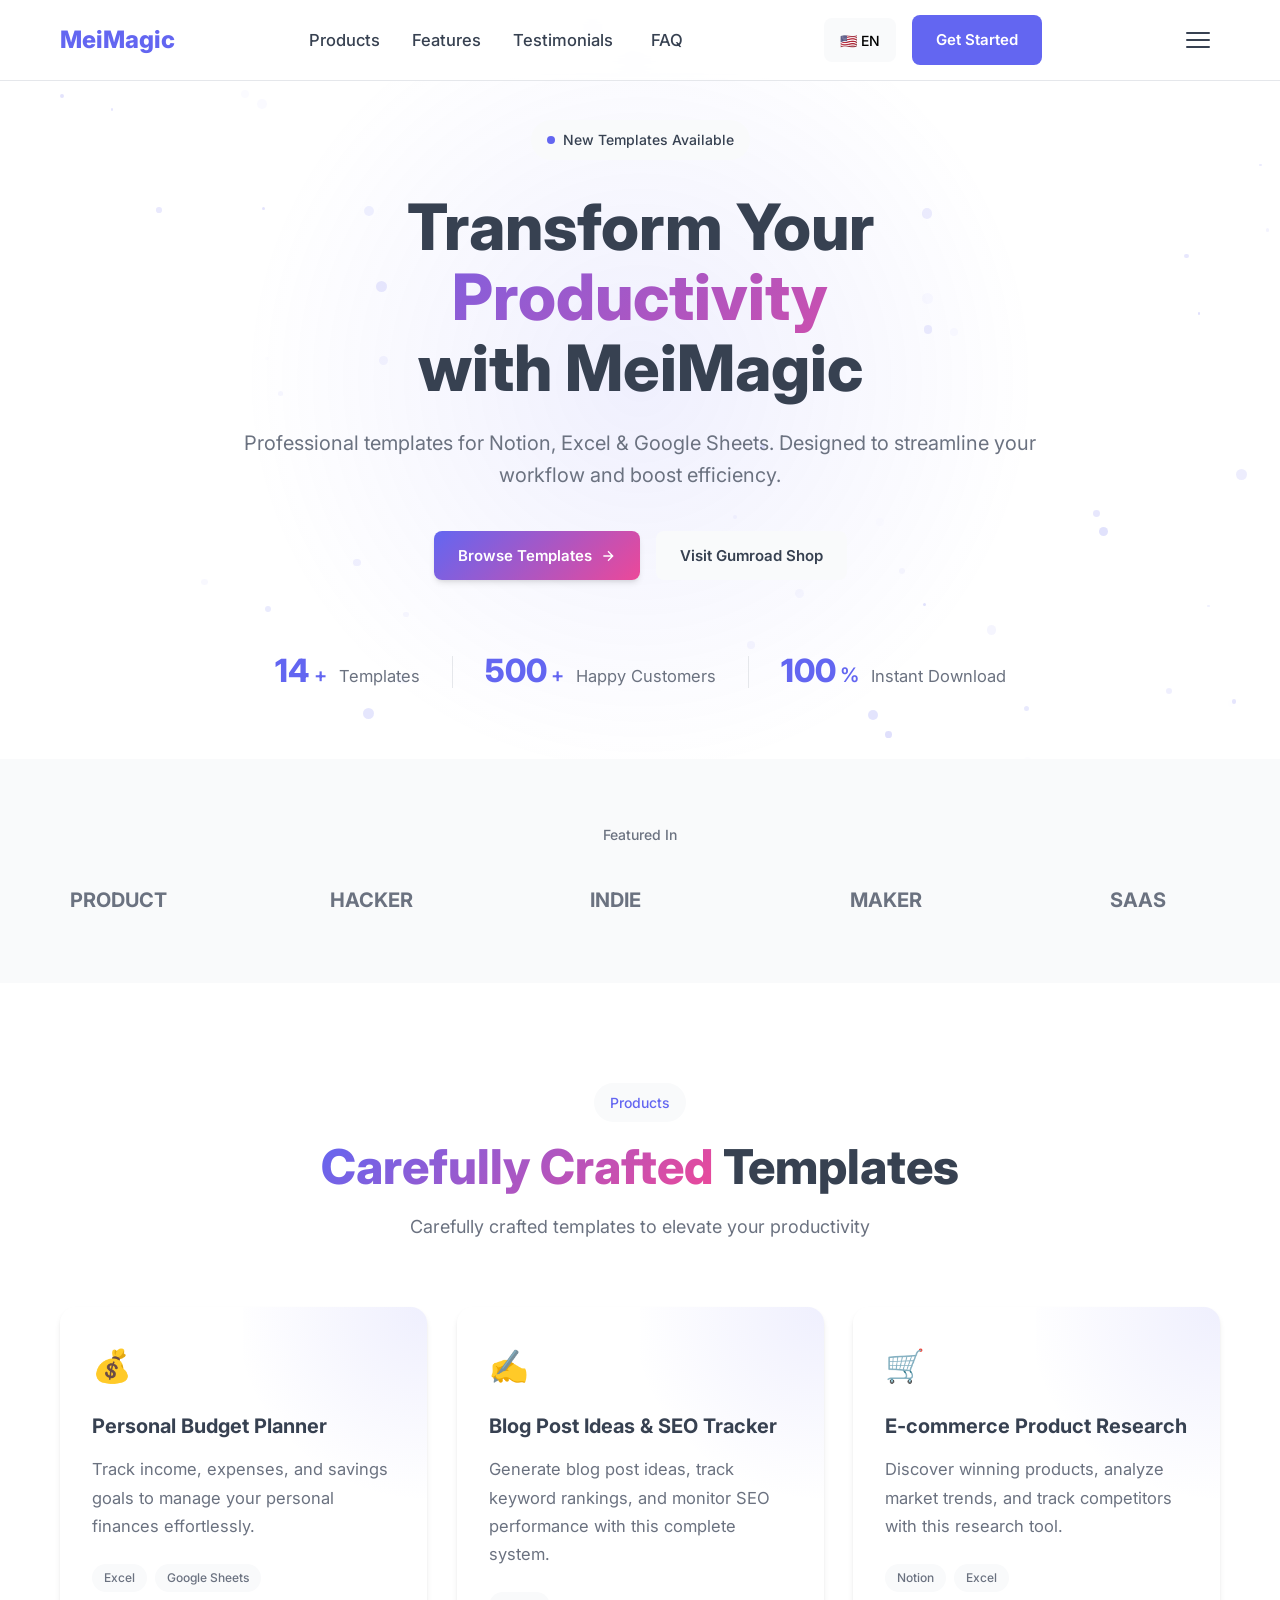
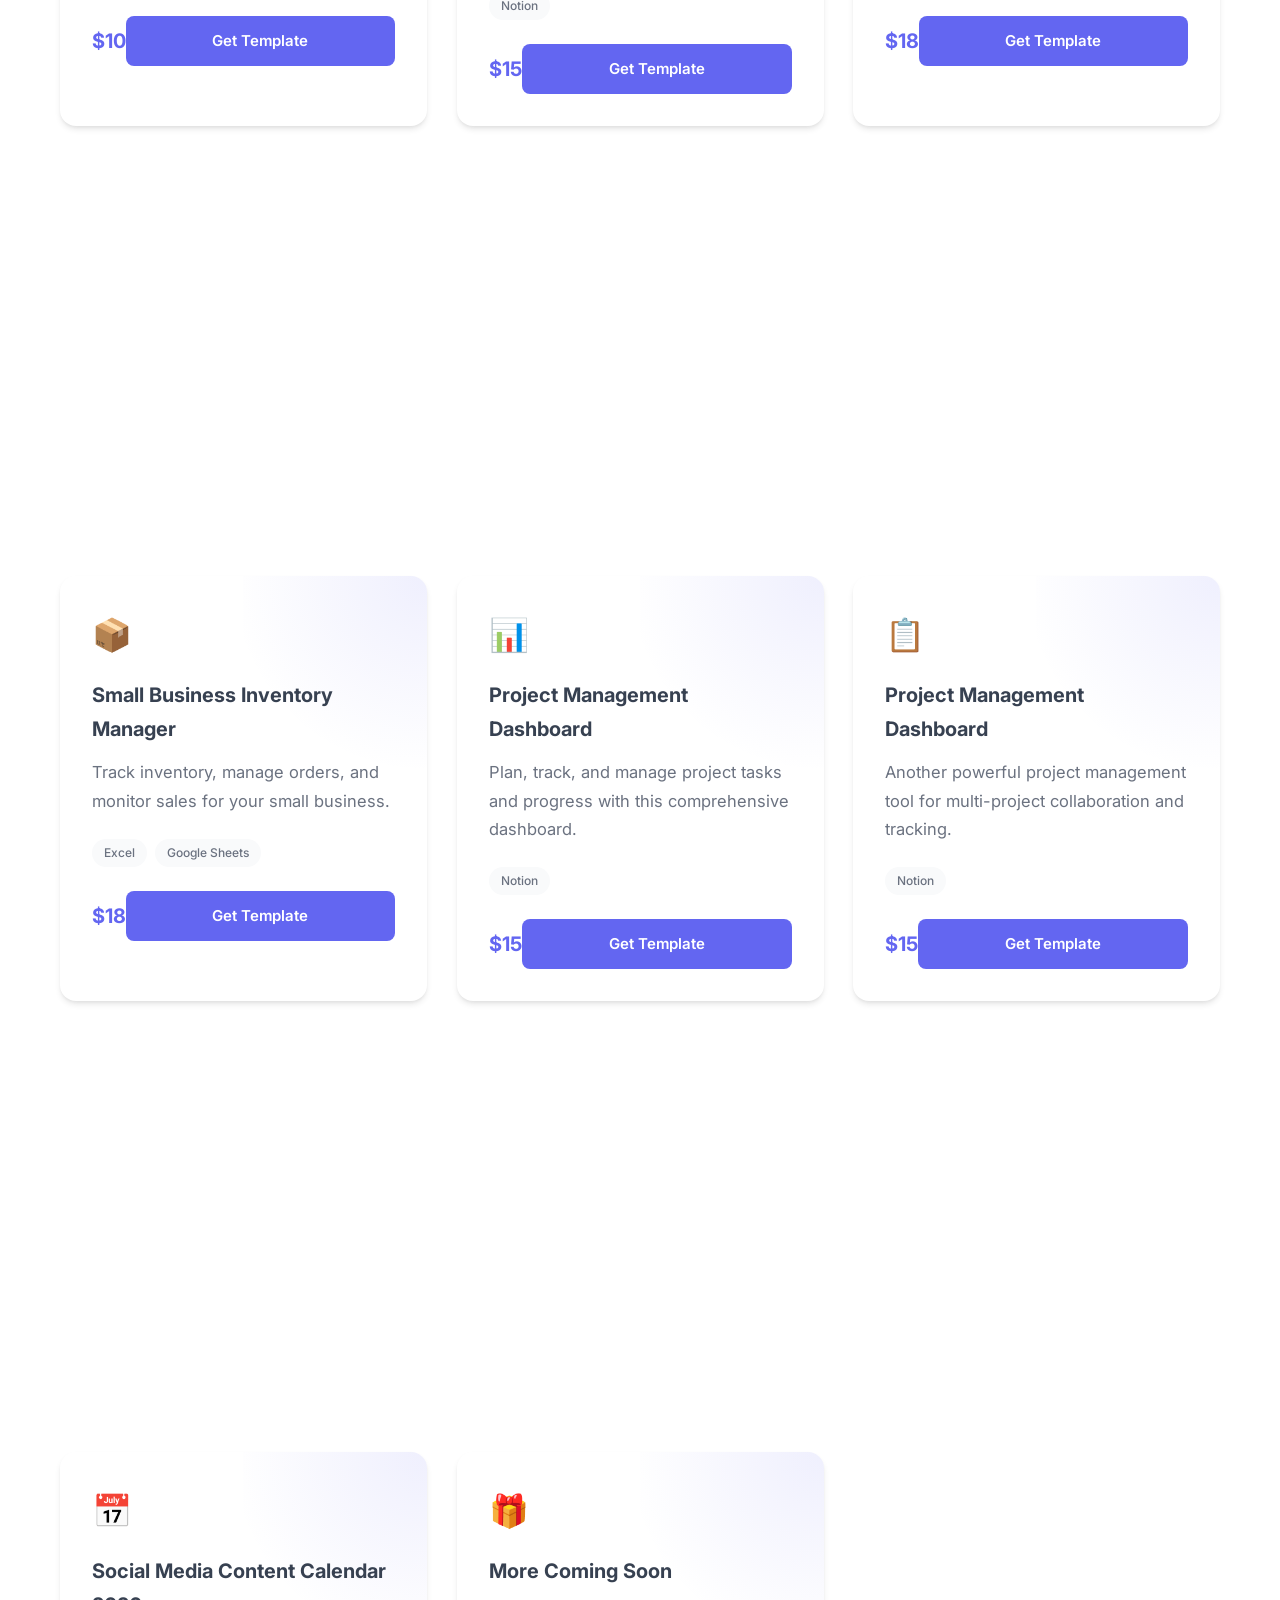
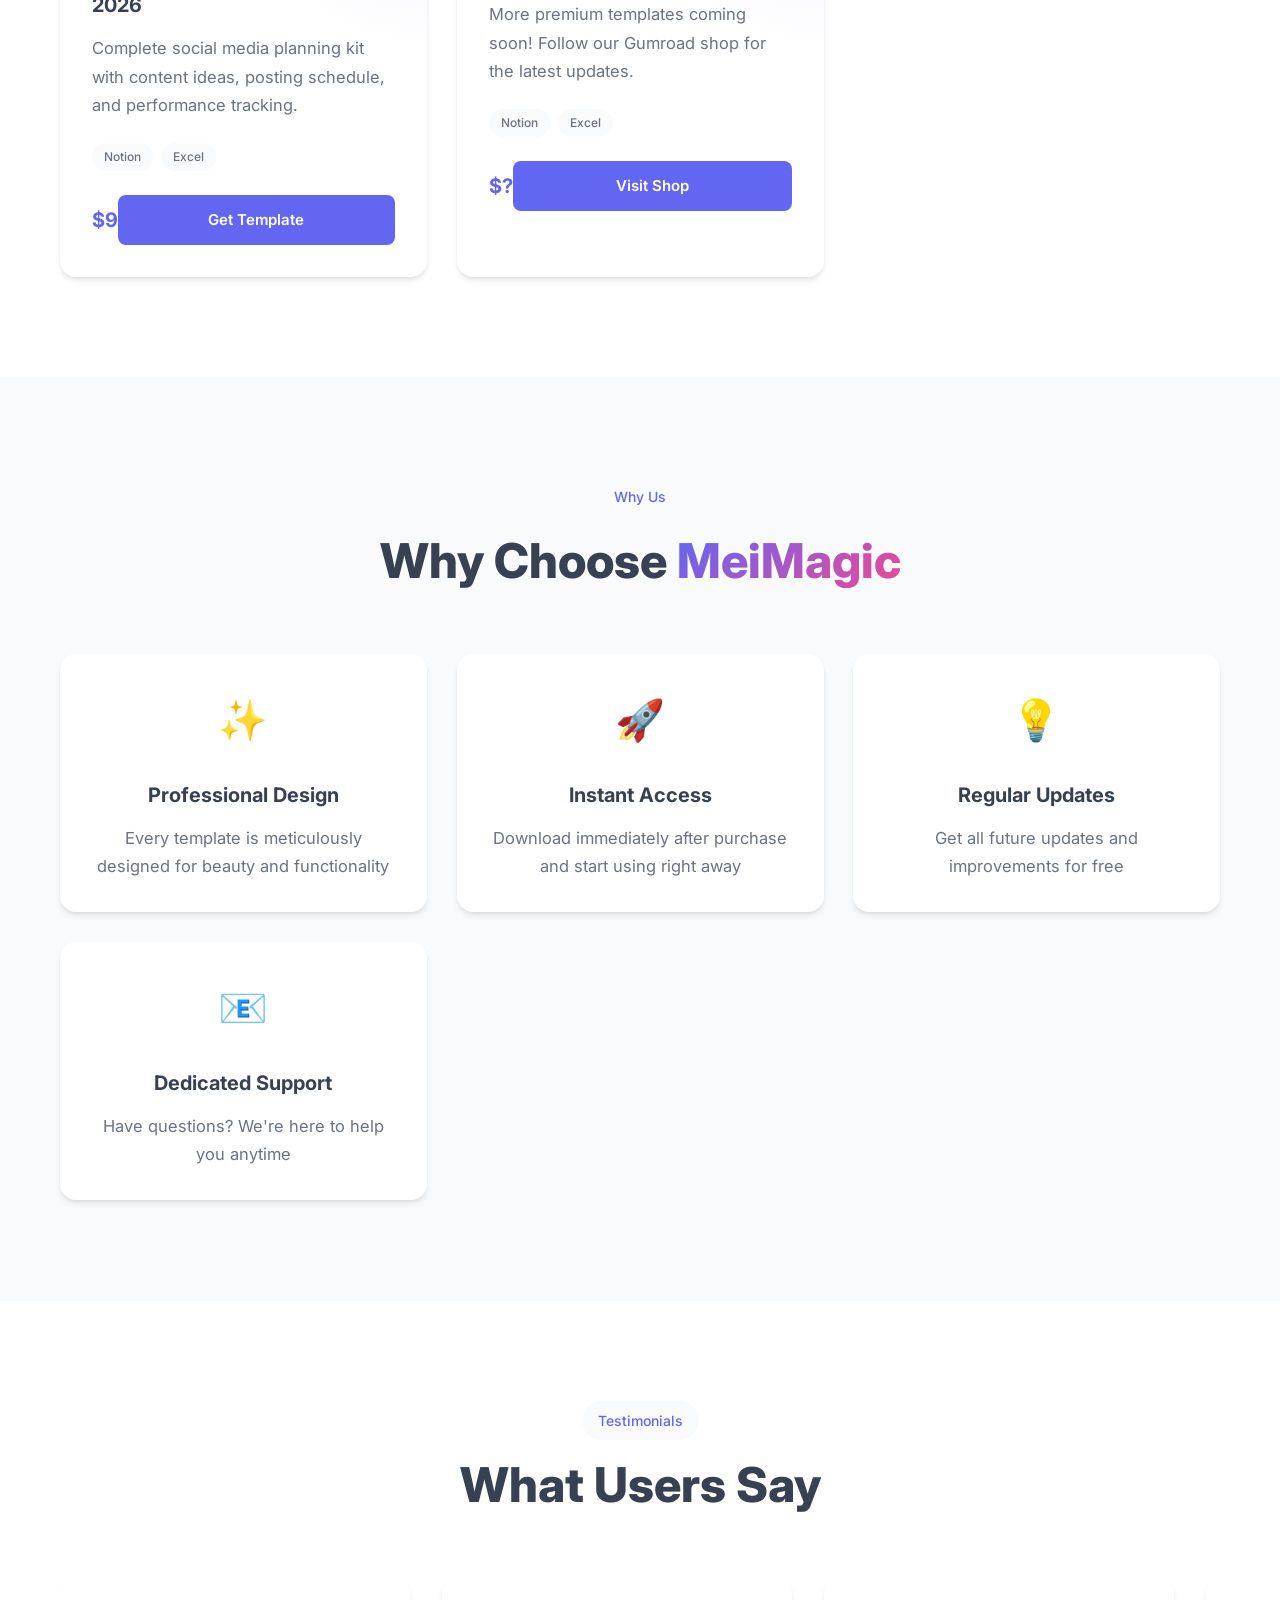
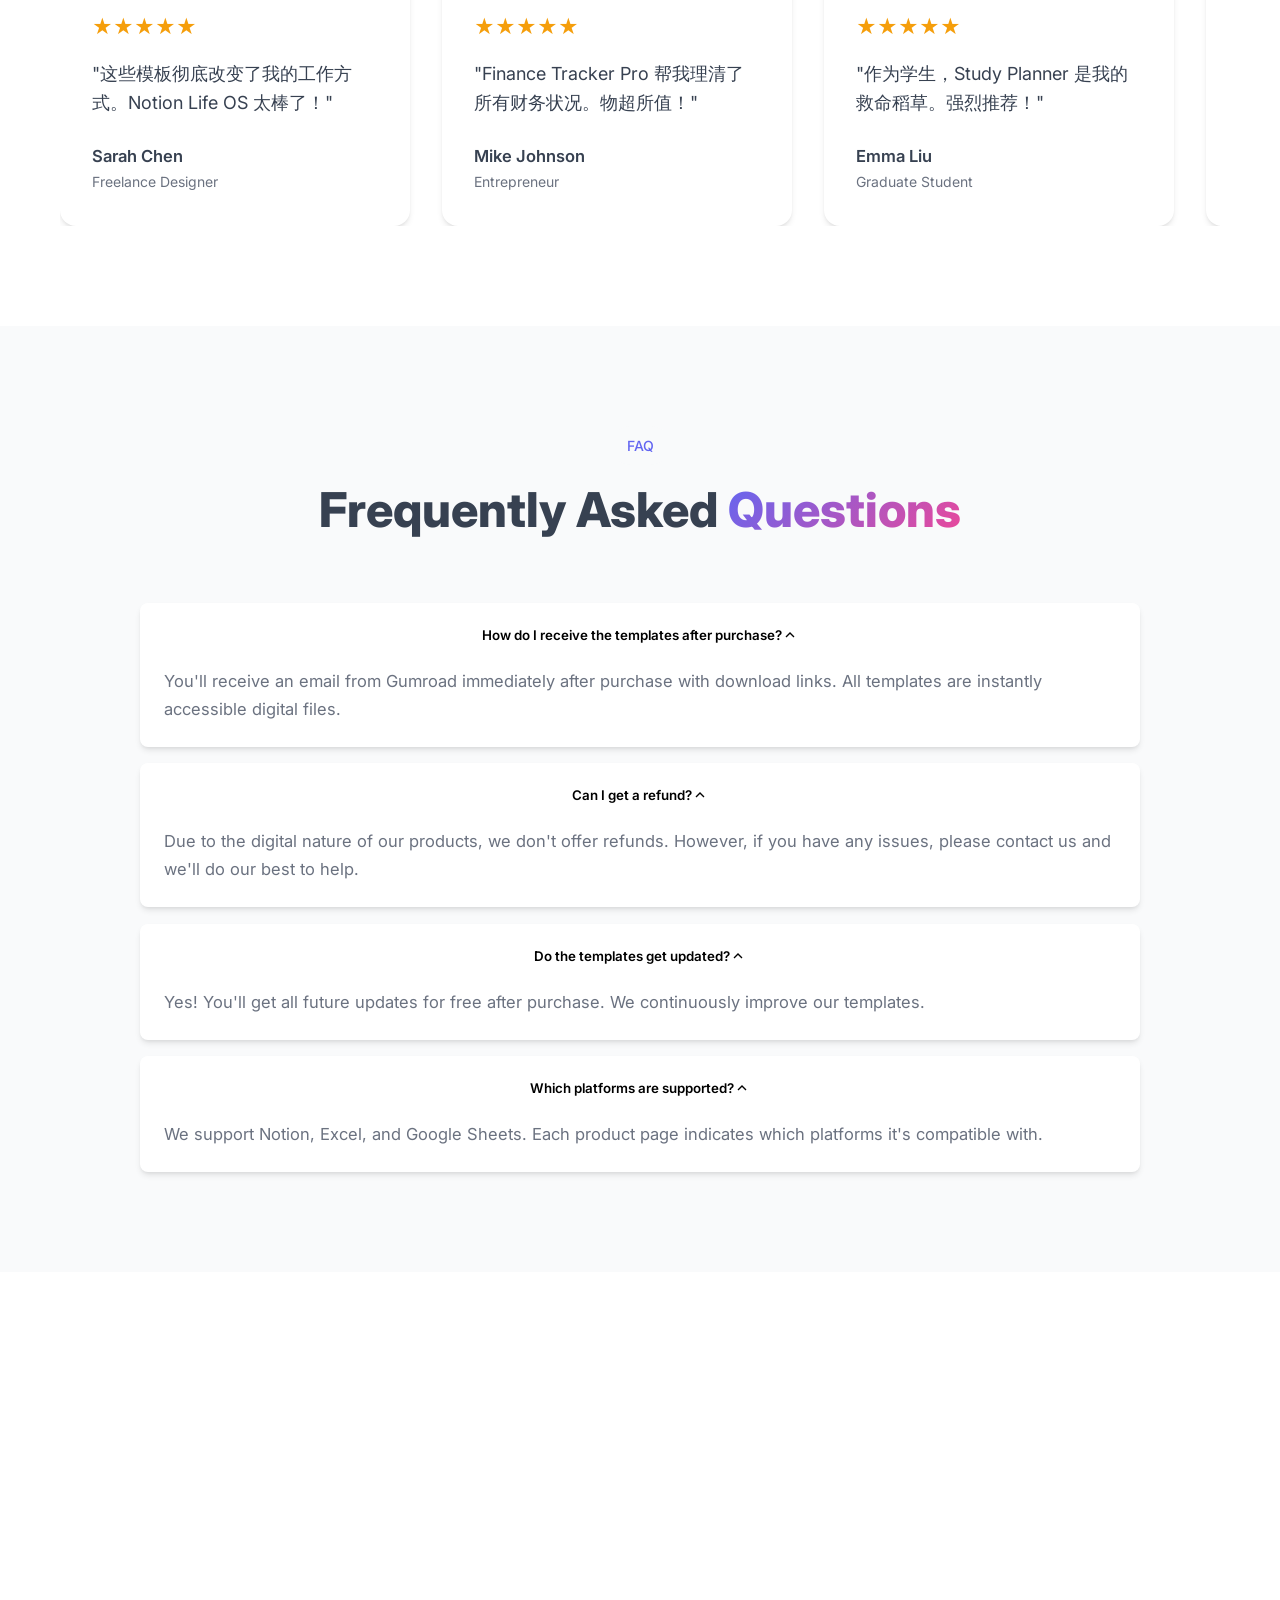
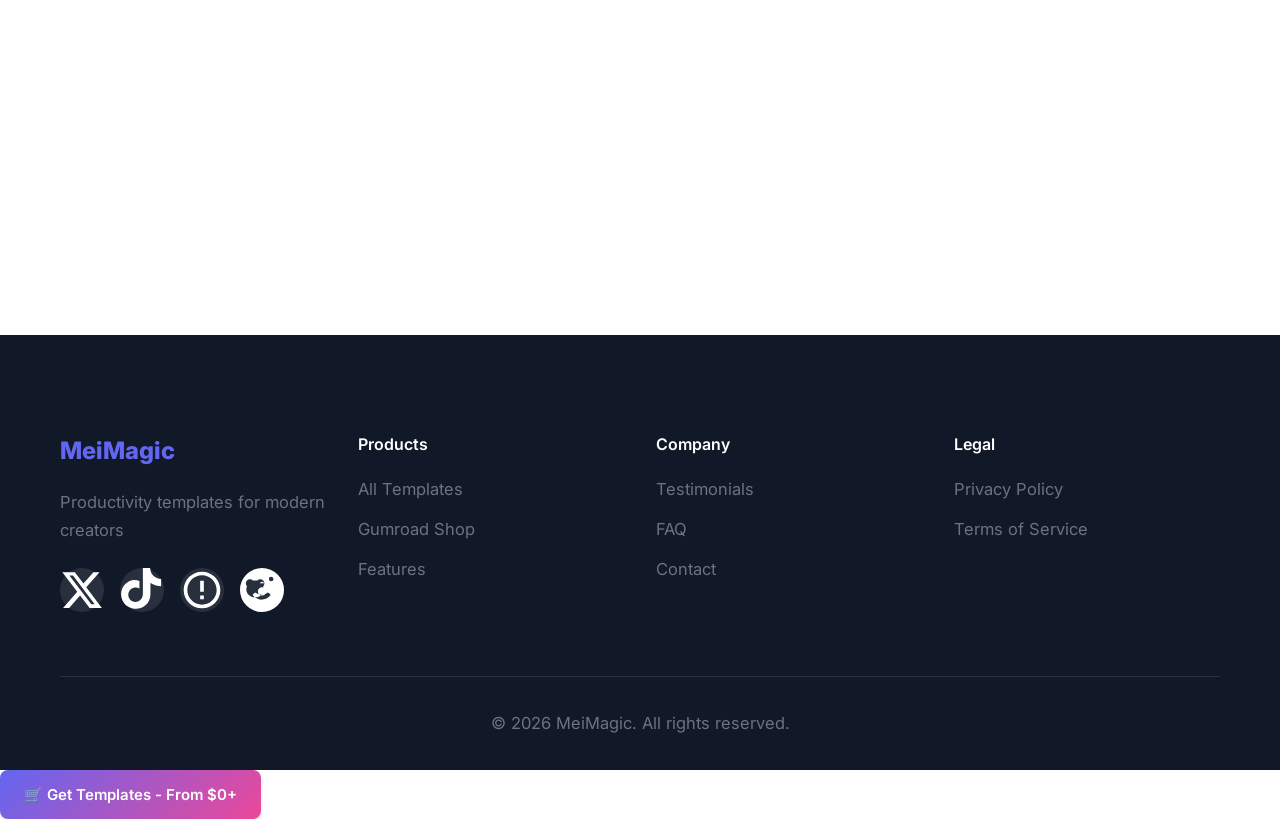
==== commit 487f80c4: "添加 4 个新产品：7 天生产力挑战、时间追踪器、财务追踪器、社交媒体日历" ====
--- a/index.html
+++ b/index.html
@@ -74,7 +74,7 @@
                 </div>
                 <div class="hero-stats">
                     <div class="stat-item">
-                        <span class="stat-number" data-target="10">0</span>
+                        <span class="stat-number" data-target="14">0</span>
                         <span class="stat-suffix">+</span>
                         <span class="stat-label" data-zh="模板" data-en="Templates">Templates</span>
                     </div>
@@ -255,6 +255,62 @@
                     <div class="product-footer">
                         <span class="product-price">$15</span>
                         <a href="https://meimagic.gumroad.com/l/zkcwj" target="_blank" rel="noopener" class="btn btn-product" data-zh="获取模板" data-en="Get Template">Get Template</a>
+                    </div>
+                </div>
+                <div class="product-card scroll-reveal">
+                    <div class="card-glow"></div>
+                    <div class="product-icon">🚀</div>
+                    <h3 class="product-title" data-zh="7 天生产力挑战" data-en="7 Day Productivity Challenge">7 Day Productivity Challenge</h3>
+                    <p class="product-desc" data-zh="免费模板！通过 7 天挑战提升你的生产力，包含每日任务和追踪表。" data-en="Free template! Boost your productivity with this 7-day challenge including daily tasks and tracking sheets.">Free template! Boost your productivity with this 7-day challenge including daily tasks and tracking sheets.</p>
+                    <div class="product-tags">
+                        <span class="tag">Notion</span>
+                        <span class="tag" data-zh="免费" data-en="Free">Free</span>
+                    </div>
+                    <div class="product-footer">
+                        <span class="product-price">$0+</span>
+                        <a href="https://meimagic.gumroad.com/l/tstthq" target="_blank" rel="noopener" class="btn btn-product" data-zh="获取模板" data-en="Get Template">Get Template</a>
+                    </div>
+                </div>
+                <div class="product-card scroll-reveal">
+                    <div class="card-glow"></div>
+                    <div class="product-icon">⏰</div>
+                    <h3 class="product-title" data-zh="远程工作者时间追踪器" data-en="Remote Worker Time Tracker">Remote Worker Time Tracker</h3>
+                    <p class="product-desc" data-zh="每周节省 10+ 小时！追踪时间分配、提高工作效率的完整系统。" data-en="Reclaim 10+ hours per week! Complete system to track time allocation and boost work efficiency.">Reclaim 10+ hours per week! Complete system to track time allocation and boost work efficiency.</p>
+                    <div class="product-tags">
+                        <span class="tag">Notion</span>
+                        <span class="tag">Excel</span>
+                    </div>
+                    <div class="product-footer">
+                        <span class="product-price">$12</span>
+                        <a href="https://meimagic.gumroad.com/l/dhgzrx" target="_blank" rel="noopener" class="btn btn-product" data-zh="获取模板" data-en="Get Template">Get Template</a>
+                    </div>
+                </div>
+                <div class="product-card scroll-reveal">
+                    <div class="card-glow"></div>
+                    <div class="product-icon">💼</div>
+                    <h3 class="product-title" data-zh="自由职业者财务追踪器" data-en="Freelancer Finance Tracker">Freelancer Finance Tracker</h3>
+                    <p class="product-desc" data-zh="管理收入、支出和税务规划的完整财务系统，专为自由职业者设计。" data-en="Complete finance system for freelancers to manage income, expenses, and tax planning.">Complete finance system for freelancers to manage income, expenses, and tax planning.</p>
+                    <div class="product-tags">
+                        <span class="tag">Excel</span>
+                        <span class="tag" data-zh="谷歌表格" data-en="Google Sheets">Google Sheets</span>
+                    </div>
+                    <div class="product-footer">
+                        <span class="product-price">$12</span>
+                        <a href="https://meimagic.gumroad.com/l/kccsfb" target="_blank" rel="noopener" class="btn btn-product" data-zh="获取模板" data-en="Get Template">Get Template</a>
+                    </div>
+                </div>
+                <div class="product-card scroll-reveal">
+                    <div class="card-glow"></div>
+                    <div class="product-icon">📅</div>
+                    <h3 class="product-title" data-zh="2026 社交媒体内容日历" data-en="Social Media Content Calendar 2026">Social Media Content Calendar 2026</h3>
+                    <p class="product-desc" data-zh="完整的社交媒体规划工具，包含内容创意、发布计划和表现追踪。" data-en="Complete social media planning kit with content ideas, posting schedule, and performance tracking.">Complete social media planning kit with content ideas, posting schedule, and performance tracking.</p>
+                    <div class="product-tags">
+                        <span class="tag">Notion</span>
+                        <span class="tag">Excel</span>
+                    </div>
+                    <div class="product-footer">
+                        <span class="product-price">$9</span>
+                        <a href="https://meimagic.gumroad.com/l/txuwc" target="_blank" rel="noopener" class="btn btn-product" data-zh="获取模板" data-en="Get Template">Get Template</a>
                     </div>
                 </div>
                 <div class="product-card scroll-reveal">
@@ -477,7 +533,7 @@
     </footer>
     <div class="mobile-fixed-bar">
         <a href="https://meimagic.gumroad.com" target="_blank" rel="noopener" class="btn btn-primary">
-            🛒 Get Templates - From $8
+            🛒 Get Templates - From $0+
         </a>
     </div>
     <script src="script.js" defer></script>
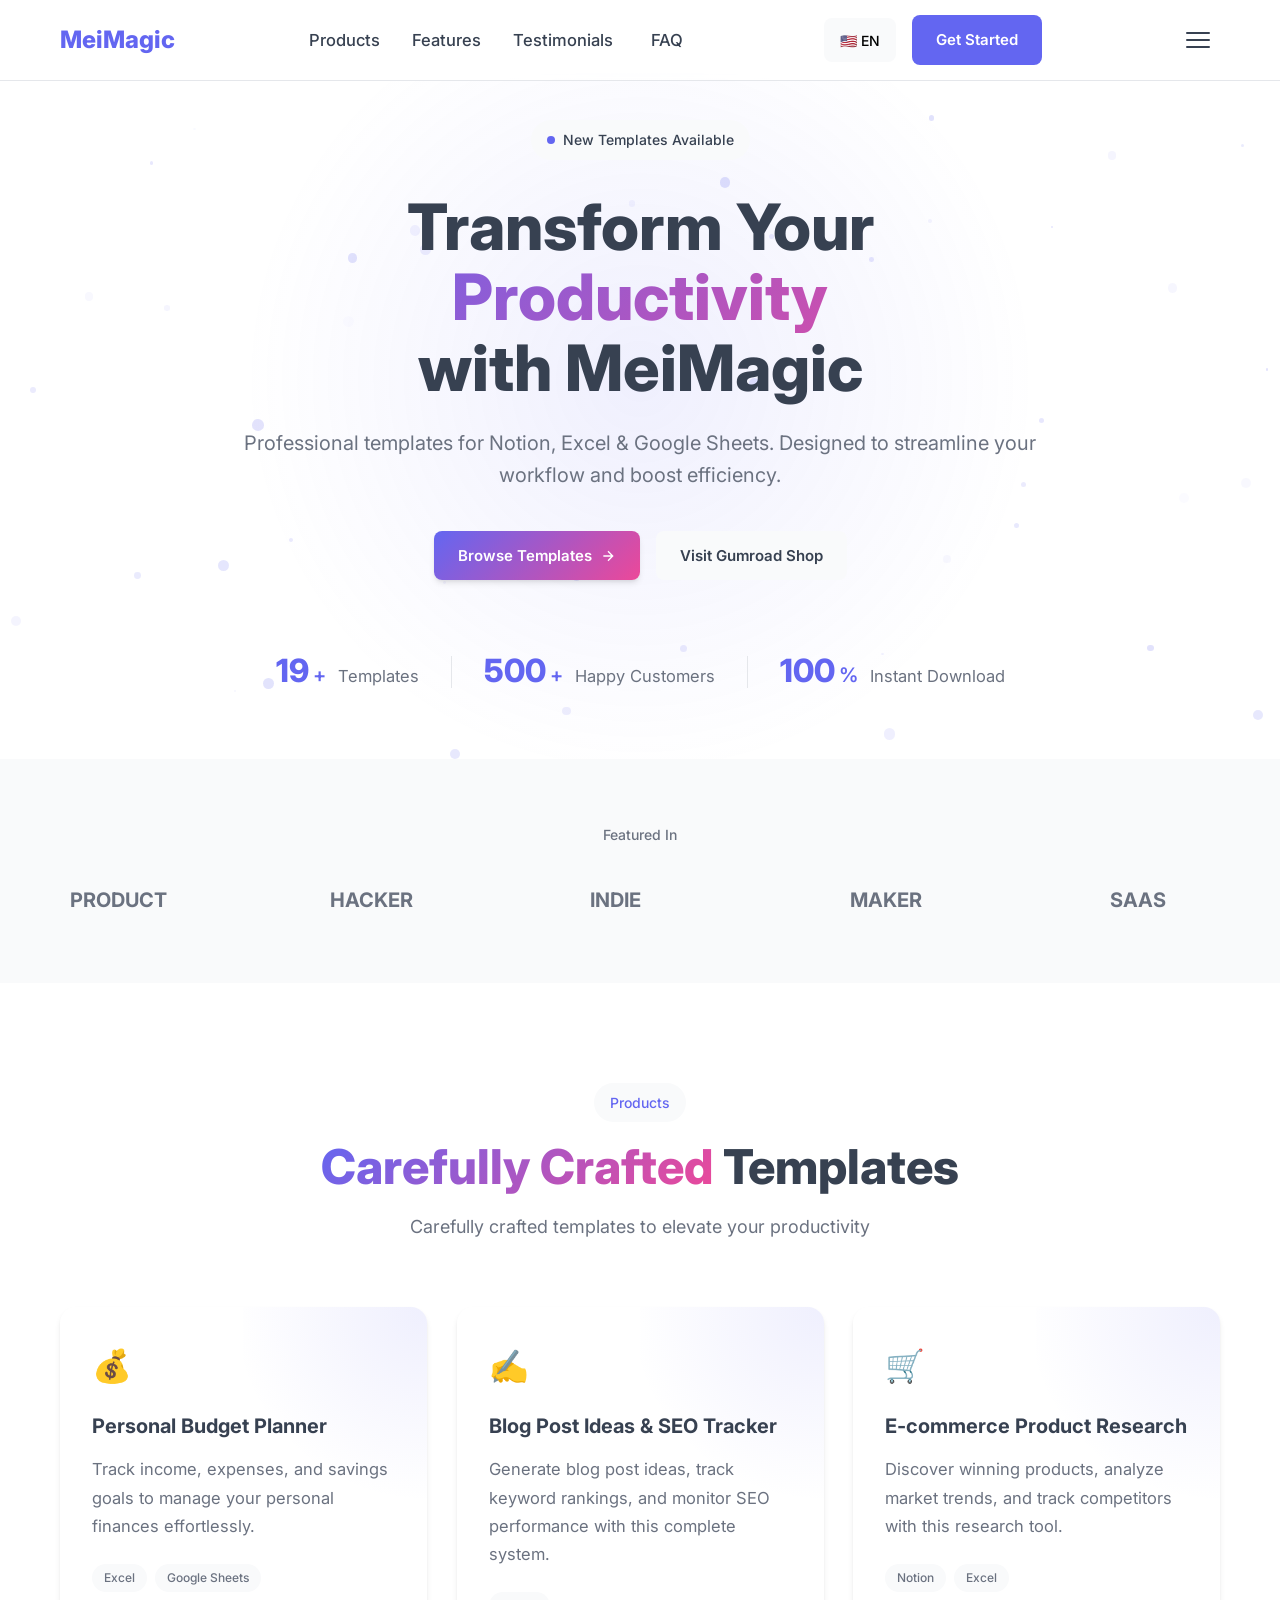
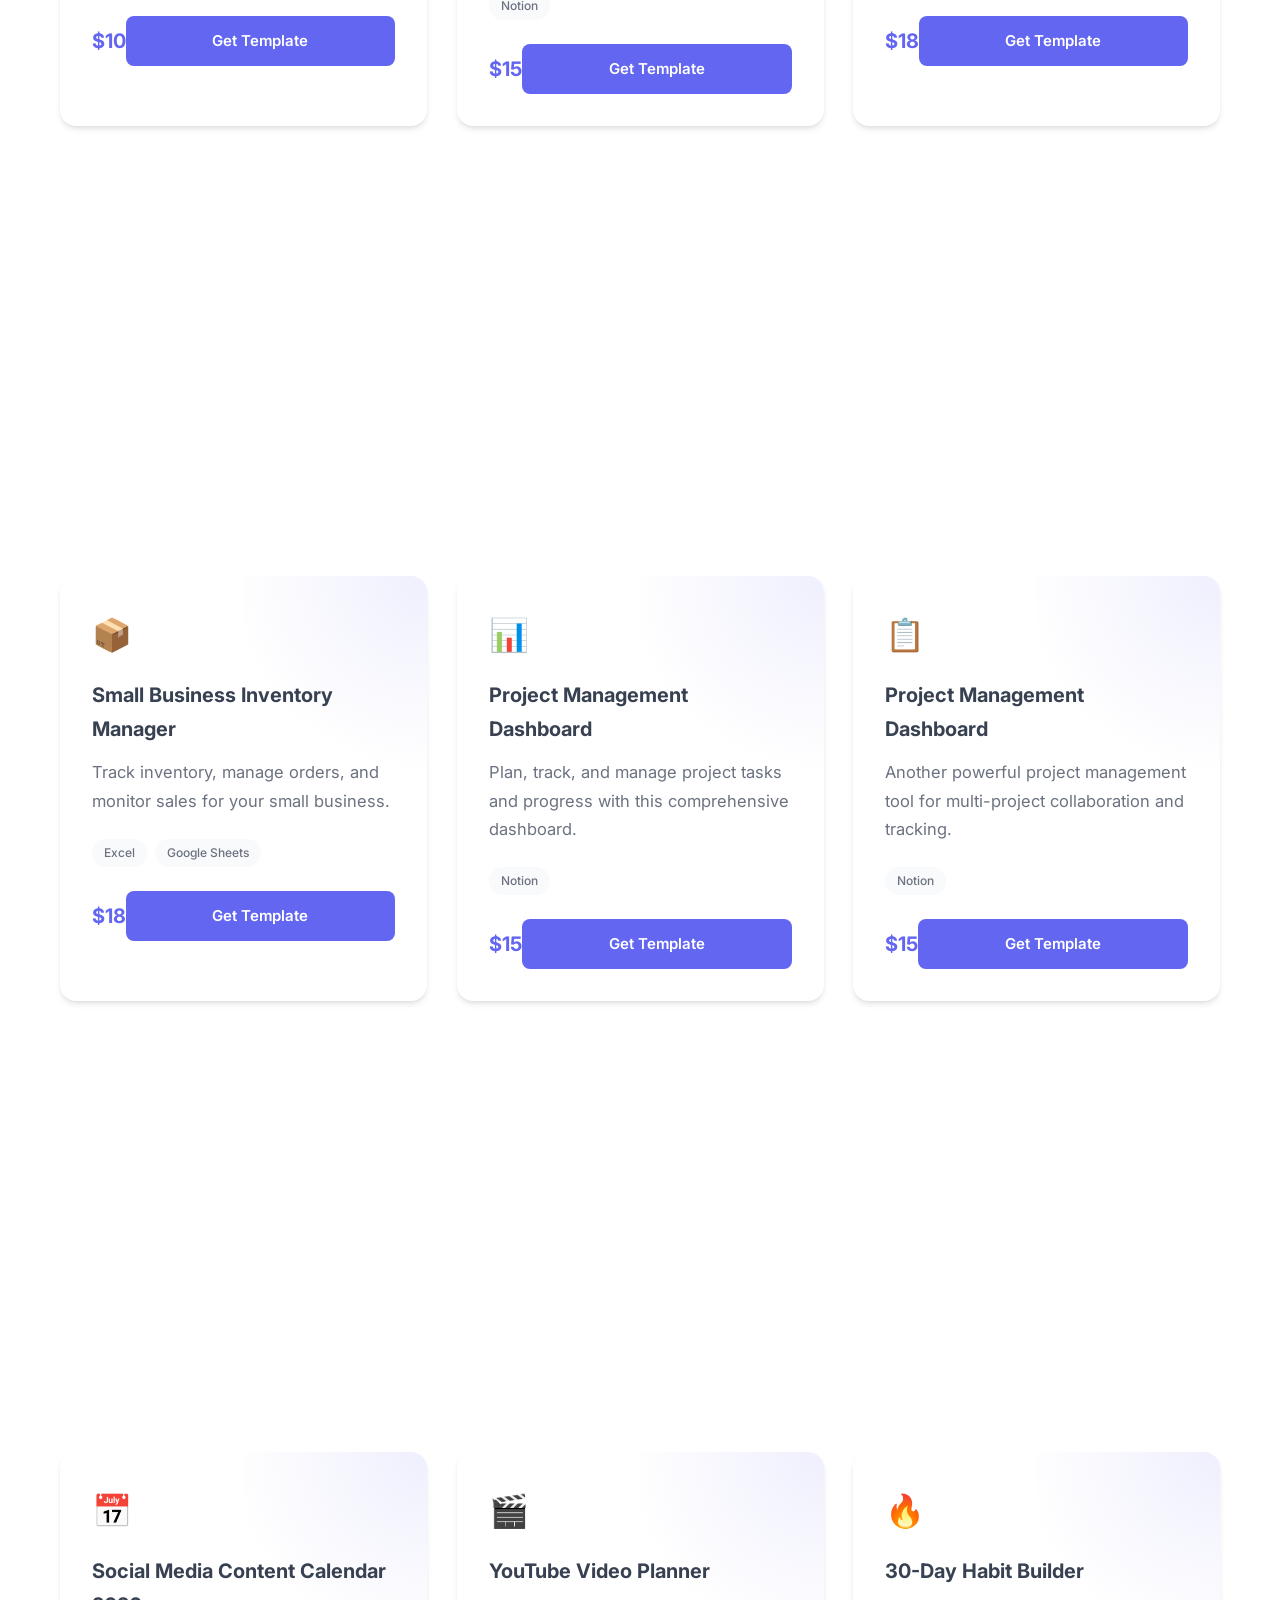
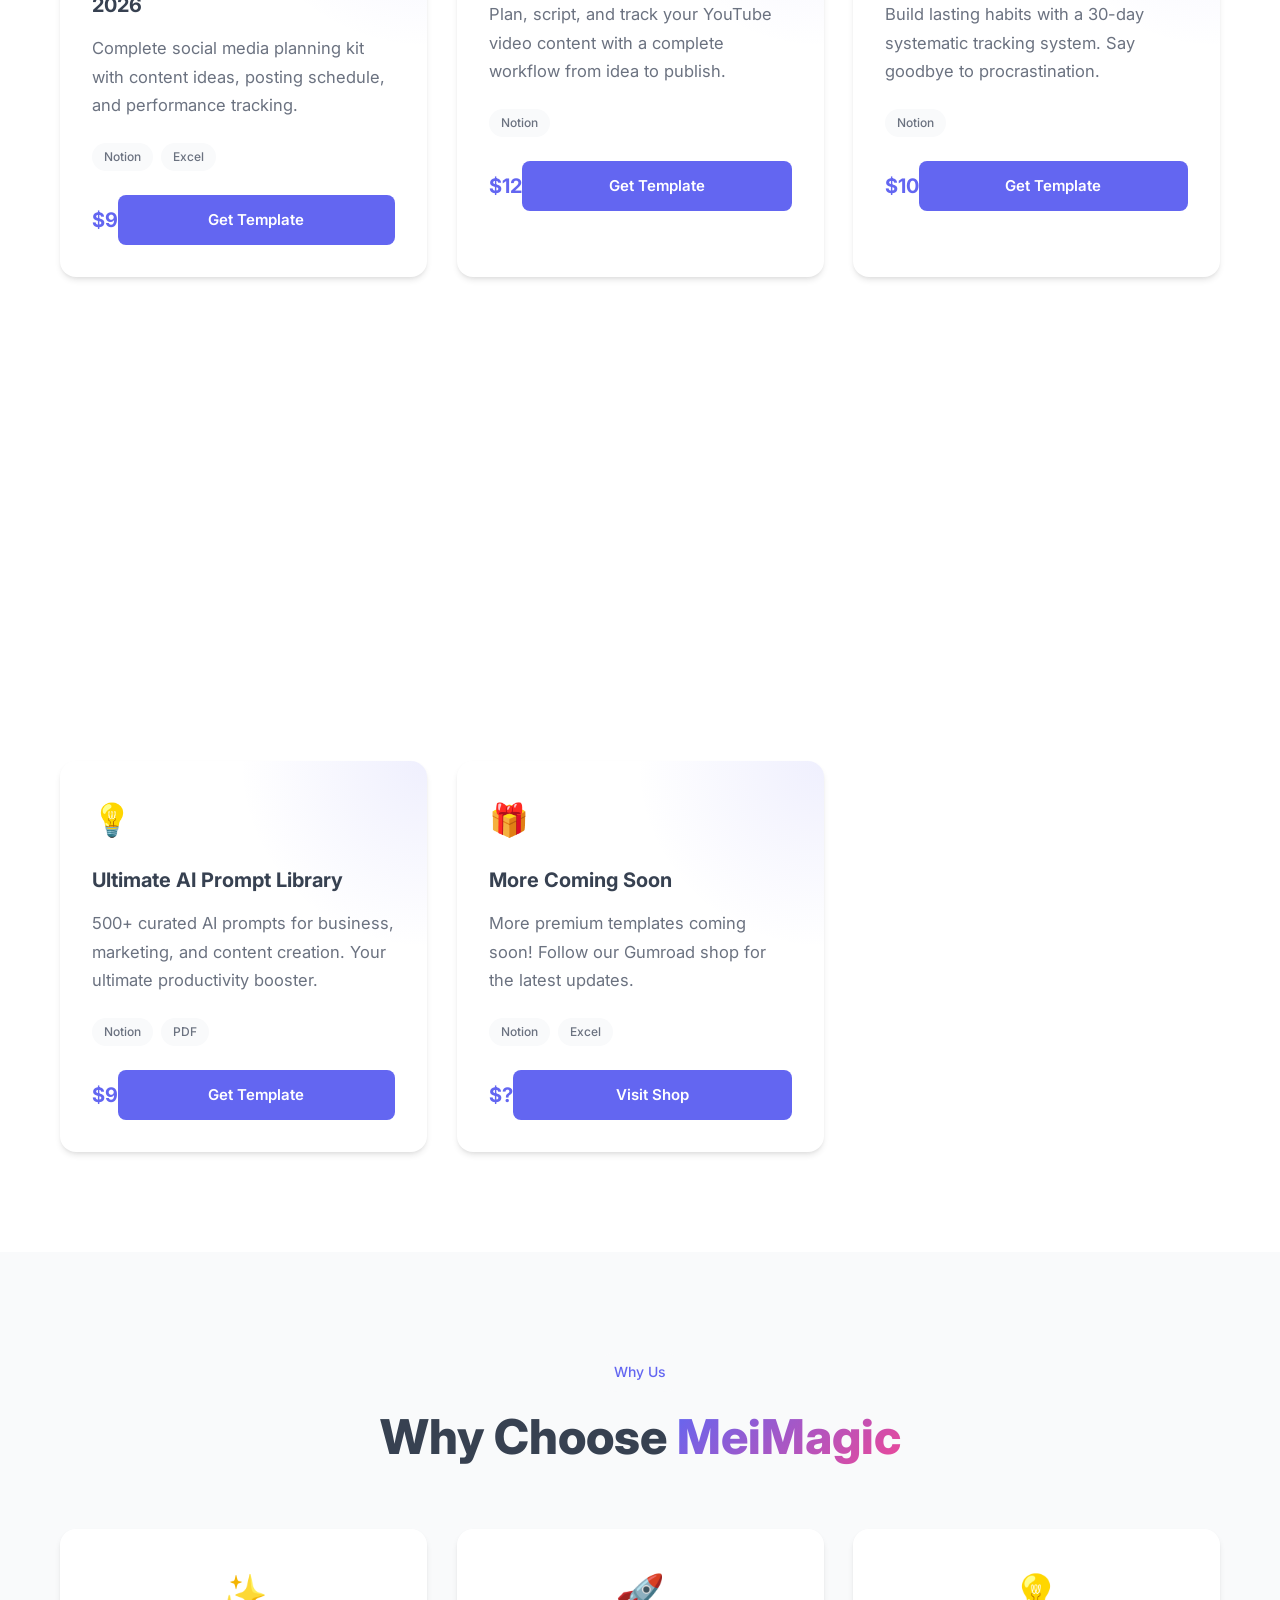
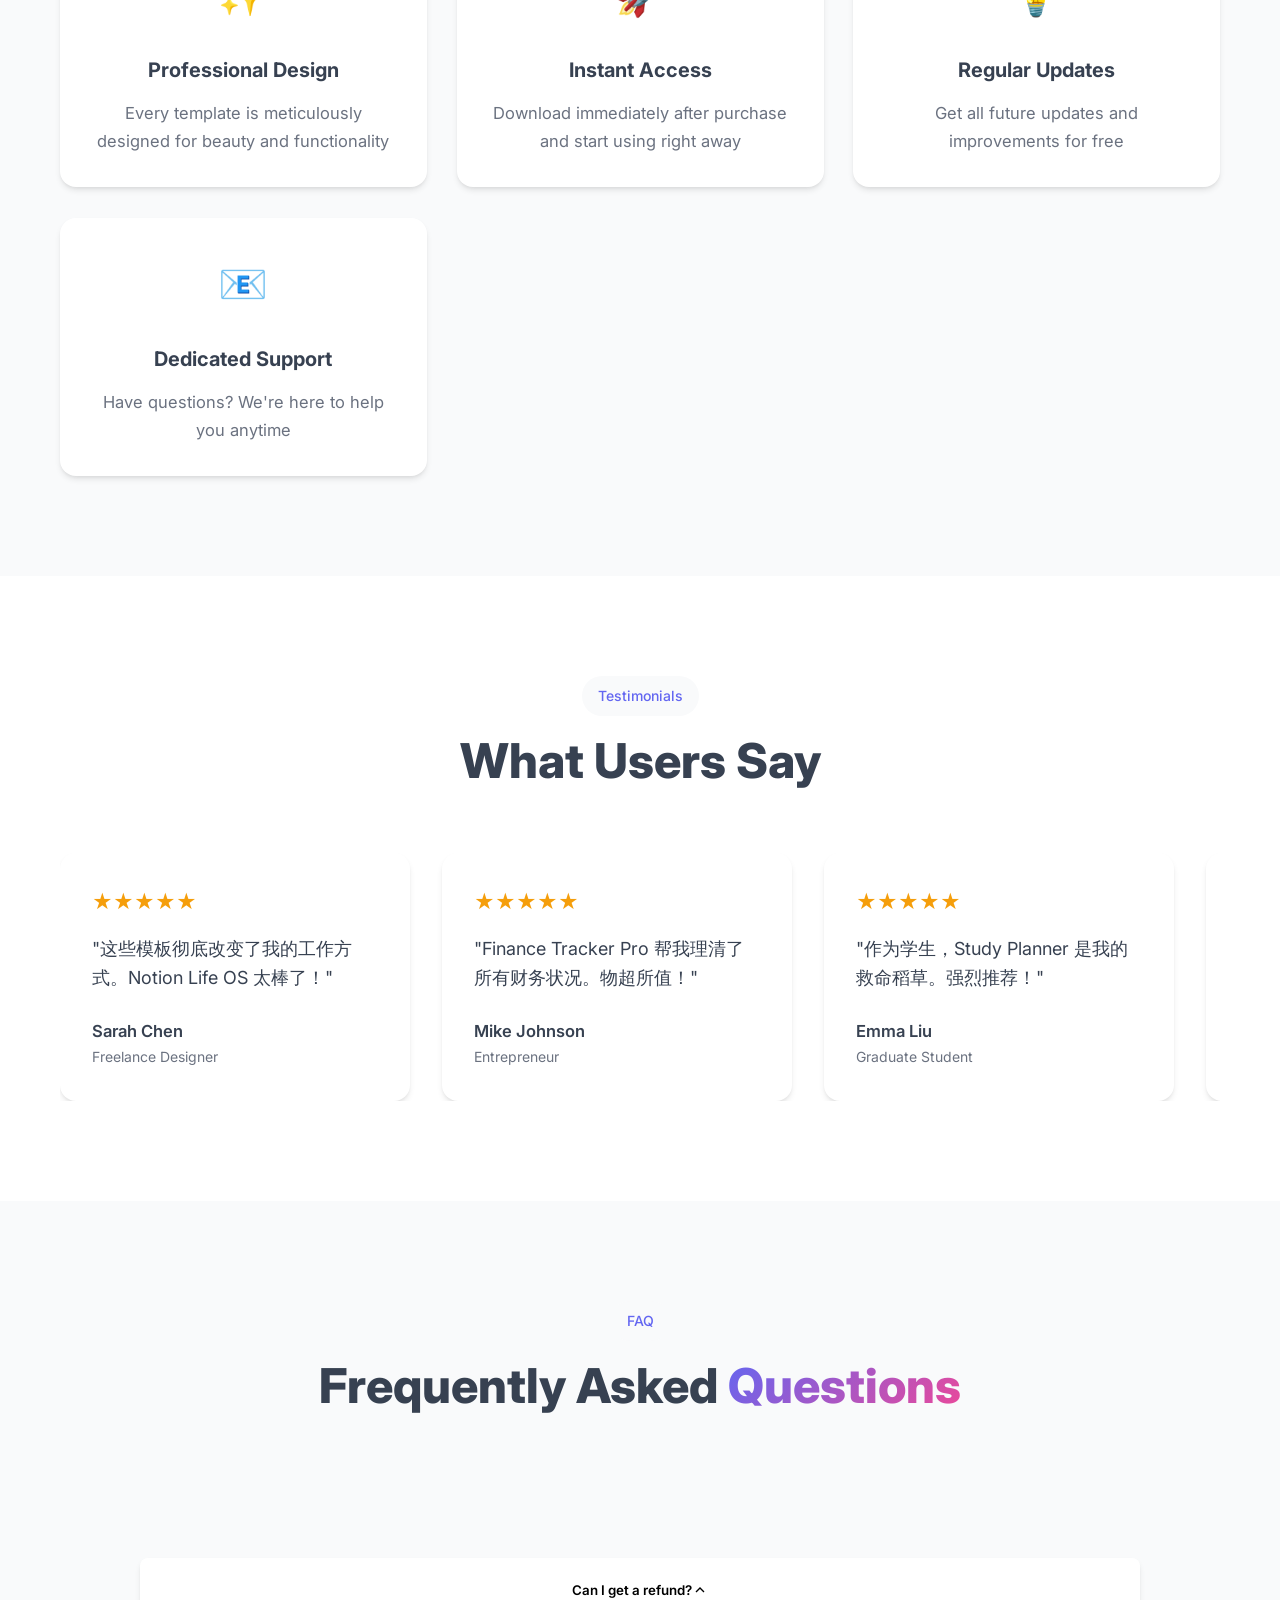
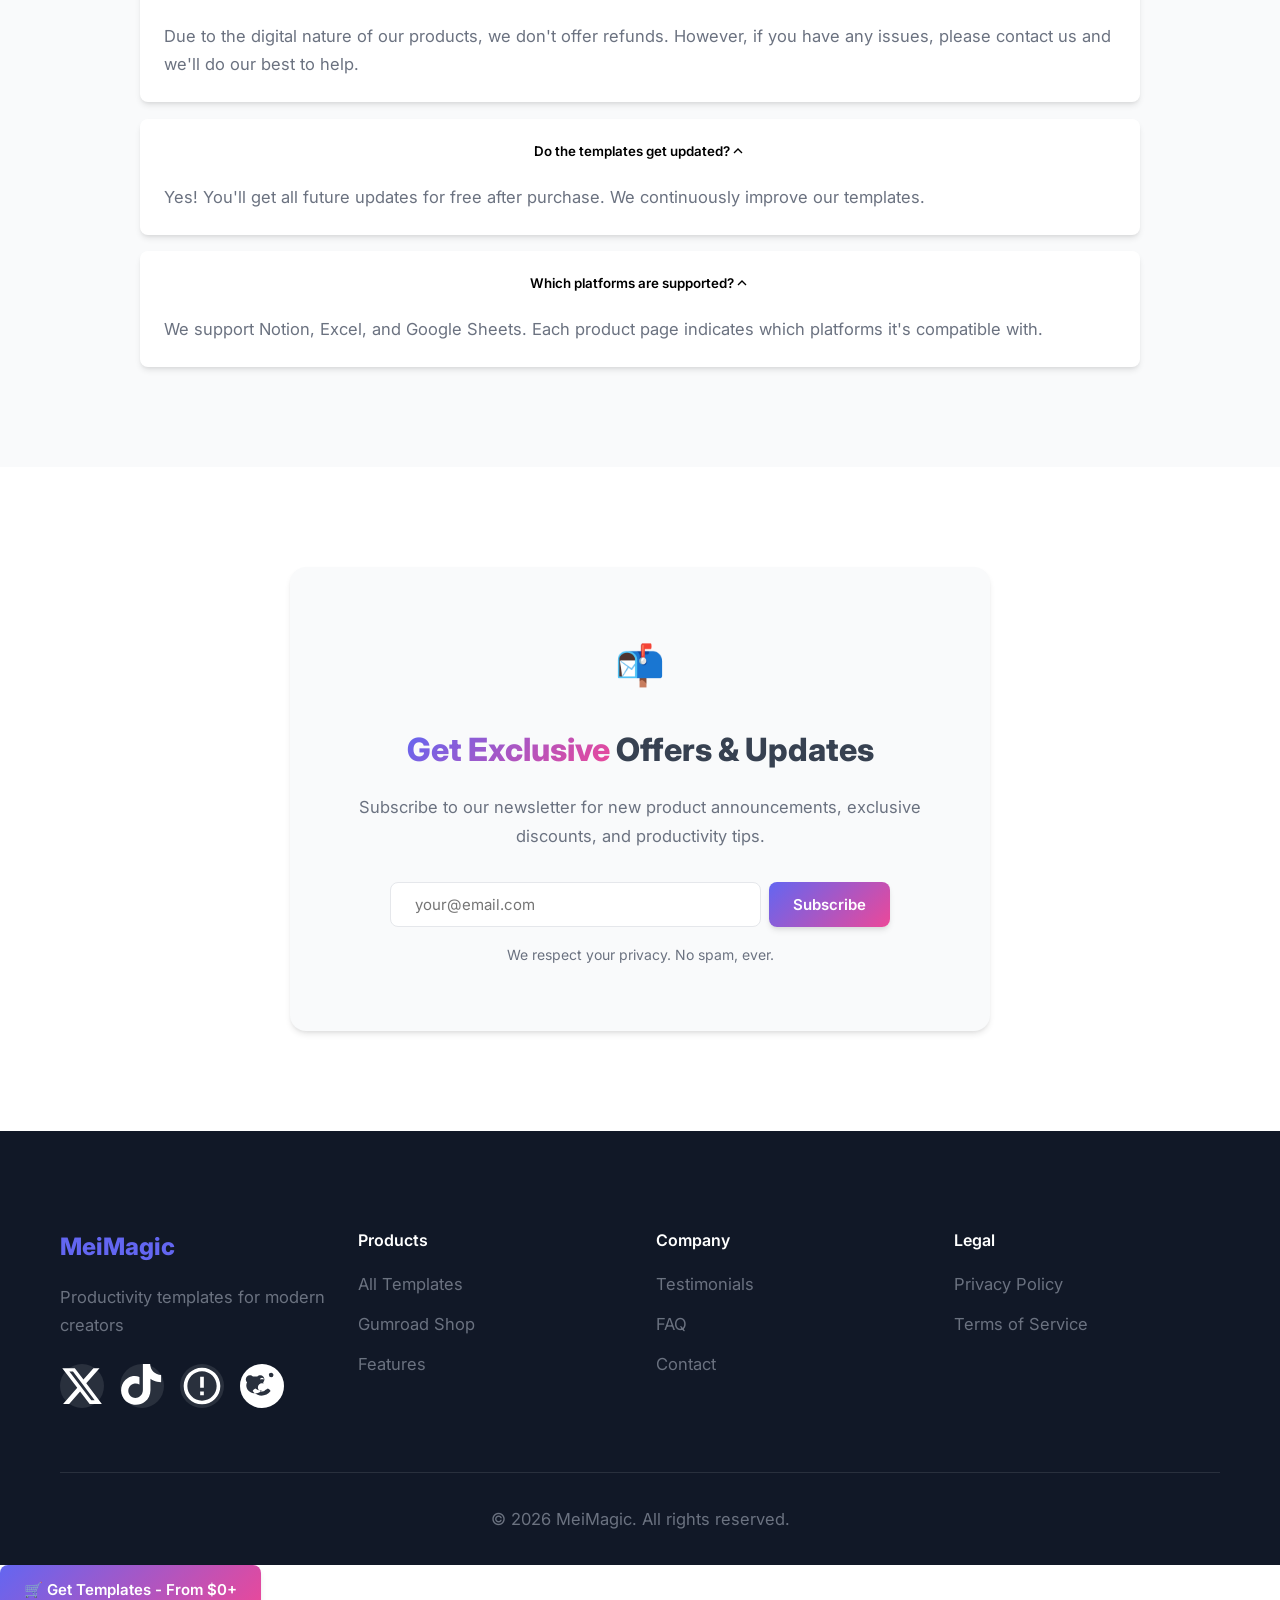
==== commit 3cacc3ac: "Add 6 new products: YouTube Video Planner, 30-Day Habit Builder, Freelancer Client Manager, AI Conte" ====
--- a/index.html
+++ b/index.html
@@ -74,7 +74,7 @@
                 </div>
                 <div class="hero-stats">
                     <div class="stat-item">
-                        <span class="stat-number" data-target="14">0</span>
+                        <span class="stat-number" data-target="19">0</span>
                         <span class="stat-suffix">+</span>
                         <span class="stat-label" data-zh="模板" data-en="Templates">Templates</span>
                     </div>
@@ -311,6 +311,86 @@
                     <div class="product-footer">
                         <span class="product-price">$9</span>
                         <a href="https://meimagic.gumroad.com/l/txuwc" target="_blank" rel="noopener" class="btn btn-product" data-zh="获取模板" data-en="Get Template">Get Template</a>
+                    </div>
+                </div>
+                <div class="product-card scroll-reveal">
+                    <div class="card-glow"></div>
+                    <div class="product-icon">🎬</div>
+                    <h3 class="product-title" data-zh="YouTube 视频规划器" data-en="YouTube Video Planner">YouTube Video Planner</h3>
+                    <p class="product-desc" data-zh="规划、脚本和追踪你的 YouTube 视频内容，从创意到发布的完整工作流。" data-en="Plan, script, and track your YouTube video content with a complete workflow from idea to publish.">Plan, script, and track your YouTube video content with a complete workflow from idea to publish.</p>
+                    <div class="product-tags">
+                        <span class="tag">Notion</span>
+                    </div>
+                    <div class="product-footer">
+                        <span class="product-price">$12</span>
+                        <a href="https://meimagic.gumroad.com/l/rbvufa" target="_blank" rel="noopener" class="btn btn-product" data-zh="获取模板" data-en="Get Template">Get Template</a>
+                    </div>
+                </div>
+                <div class="product-card scroll-reveal">
+                    <div class="card-glow"></div>
+                    <div class="product-icon">🔥</div>
+                    <h3 class="product-title" data-zh="30 天习惯养成器" data-en="30-Day Habit Builder">30-Day Habit Builder</h3>
+                    <p class="product-desc" data-zh="通过 30 天系统化追踪，建立持久的好习惯，告别拖延。" data-en="Build lasting habits with a 30-day systematic tracking system. Say goodbye to procrastination.">Build lasting habits with a 30-day systematic tracking system. Say goodbye to procrastination.</p>
+                    <div class="product-tags">
+                        <span class="tag">Notion</span>
+                    </div>
+                    <div class="product-footer">
+                        <span class="product-price">$10</span>
+                        <a href="https://meimagic.gumroad.com/l/ymyuz" target="_blank" rel="noopener" class="btn btn-product" data-zh="获取模板" data-en="Get Template">Get Template</a>
+                    </div>
+                </div>
+                <div class="product-card scroll-reveal">
+                    <div class="card-glow"></div>
+                    <div class="product-icon">🤝</div>
+                    <h3 class="product-title" data-zh="自由职业者客户管理器" data-en="Freelancer Client Manager">Freelancer Client Manager</h3>
+                    <p class="product-desc" data-zh="管理客户信息、项目进度、合同和发票的一站式自由职业管理工具。" data-en="All-in-one freelance management tool for clients, projects, contracts, and invoices.">All-in-one freelance management tool for clients, projects, contracts, and invoices.</p>
+                    <div class="product-tags">
+                        <span class="tag">Notion</span>
+                        <span class="tag">Excel</span>
+                    </div>
+                    <div class="product-footer">
+                        <span class="product-price">$18</span>
+                        <a href="https://meimagic.gumroad.com/l/lalfcf" target="_blank" rel="noopener" class="btn btn-product" data-zh="获取模板" data-en="Get Template">Get Template</a>
+                    </div>
+                </div>
+                <div class="product-card scroll-reveal">
+                    <div class="card-glow"></div>
+                    <div class="product-icon">🤖</div>
+                    <h3 class="product-title" data-zh="AI 内容再利用工作流" data-en="AI Content Repurposing Workflow">AI Content Repurposing Workflow</h3>
+                    <p class="product-desc" data-zh="用 AI 将一篇内容转化为多种格式，最大化内容价值和覆盖范围。" data-en="Repurpose one piece of content into multiple formats with AI to maximize reach and value.">Repurpose one piece of content into multiple formats with AI to maximize reach and value.</p>
+                    <div class="product-tags">
+                        <span class="tag">Notion</span>
+                    </div>
+                    <div class="product-footer">
+                        <span class="product-price">$12</span>
+                        <a href="https://meimagic.gumroad.com/l/txnku" target="_blank" rel="noopener" class="btn btn-product" data-zh="获取模板" data-en="Get Template">Get Template</a>
+                    </div>
+                </div>
+                <div class="product-card scroll-reveal">
+                    <div class="card-glow"></div>
+                    <div class="product-icon">🏠</div>
+                    <h3 class="product-title" data-zh="Notion 生活操作系统" data-en="Notion Life OS">Notion Life OS</h3>
+                    <p class="product-desc" data-zh="完整的生活管理系统，整合任务、目标、财务、健康等所有方面。" data-en="Complete life management system integrating tasks, goals, finances, health, and everything in between.">Complete life management system integrating tasks, goals, finances, health, and everything in between.</p>
+                    <div class="product-tags">
+                        <span class="tag">Notion</span>
+                    </div>
+                    <div class="product-footer">
+                        <span class="product-price">$15</span>
+                        <a href="https://meimagic.gumroad.com/l/peyttm" target="_blank" rel="noopener" class="btn btn-product" data-zh="获取模板" data-en="Get Template">Get Template</a>
+                    </div>
+                </div>
+                <div class="product-card scroll-reveal">
+                    <div class="card-glow"></div>
+                    <div class="product-icon">💡</div>
+                    <h3 class="product-title" data-zh="终极 AI 提示词库" data-en="Ultimate AI Prompt Library">Ultimate AI Prompt Library</h3>
+                    <p class="product-desc" data-zh="500+ 精心整理的 AI 提示词，涵盖商业、营销和内容创作。" data-en="500+ curated AI prompts for business, marketing, and content creation. Your ultimate productivity booster.">500+ curated AI prompts for business, marketing, and content creation. Your ultimate productivity booster.</p>
+                    <div class="product-tags">
+                        <span class="tag">Notion</span>
+                        <span class="tag">PDF</span>
+                    </div>
+                    <div class="product-footer">
+                        <span class="product-price">$9</span>
+                        <a href="https://meimagic.gumroad.com/l/ygkfqj" target="_blank" rel="noopener" class="btn btn-product" data-zh="获取模板" data-en="Get Template">Get Template</a>
                     </div>
                 </div>
                 <div class="product-card scroll-reveal">
